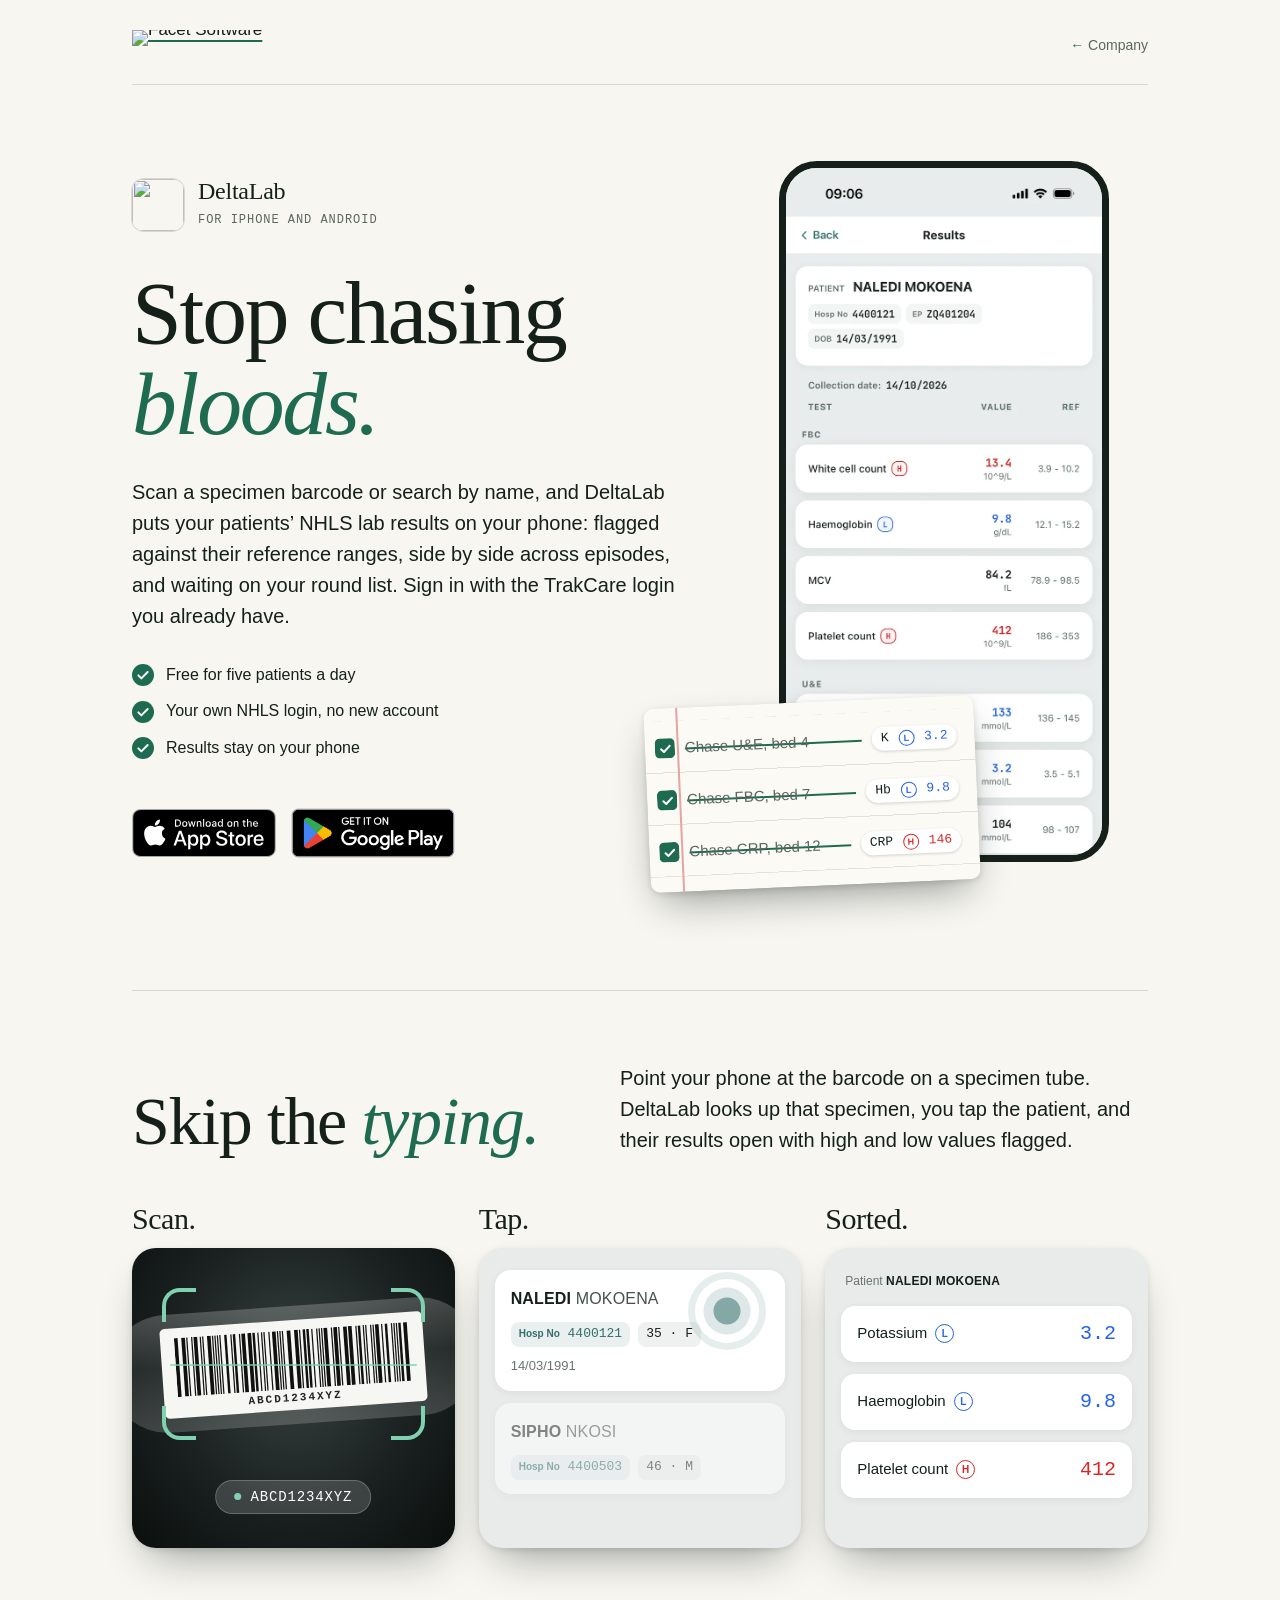
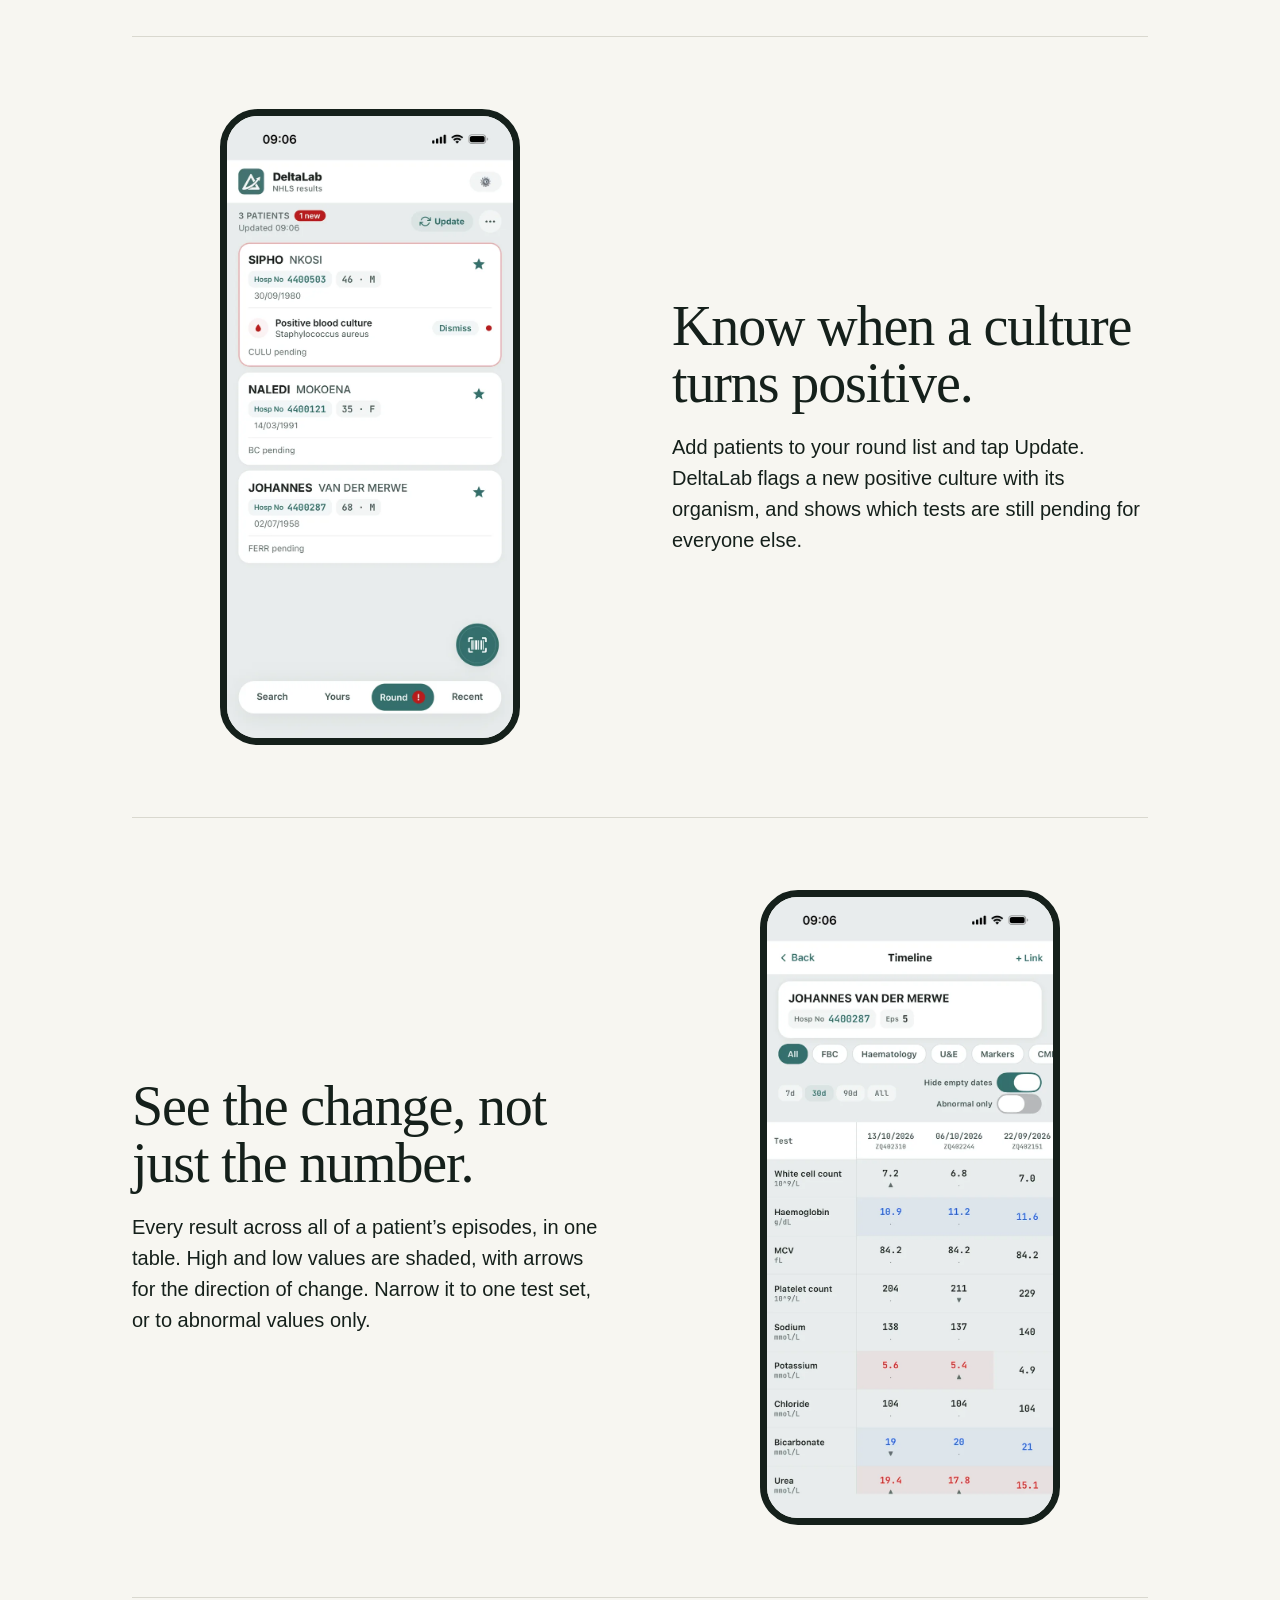
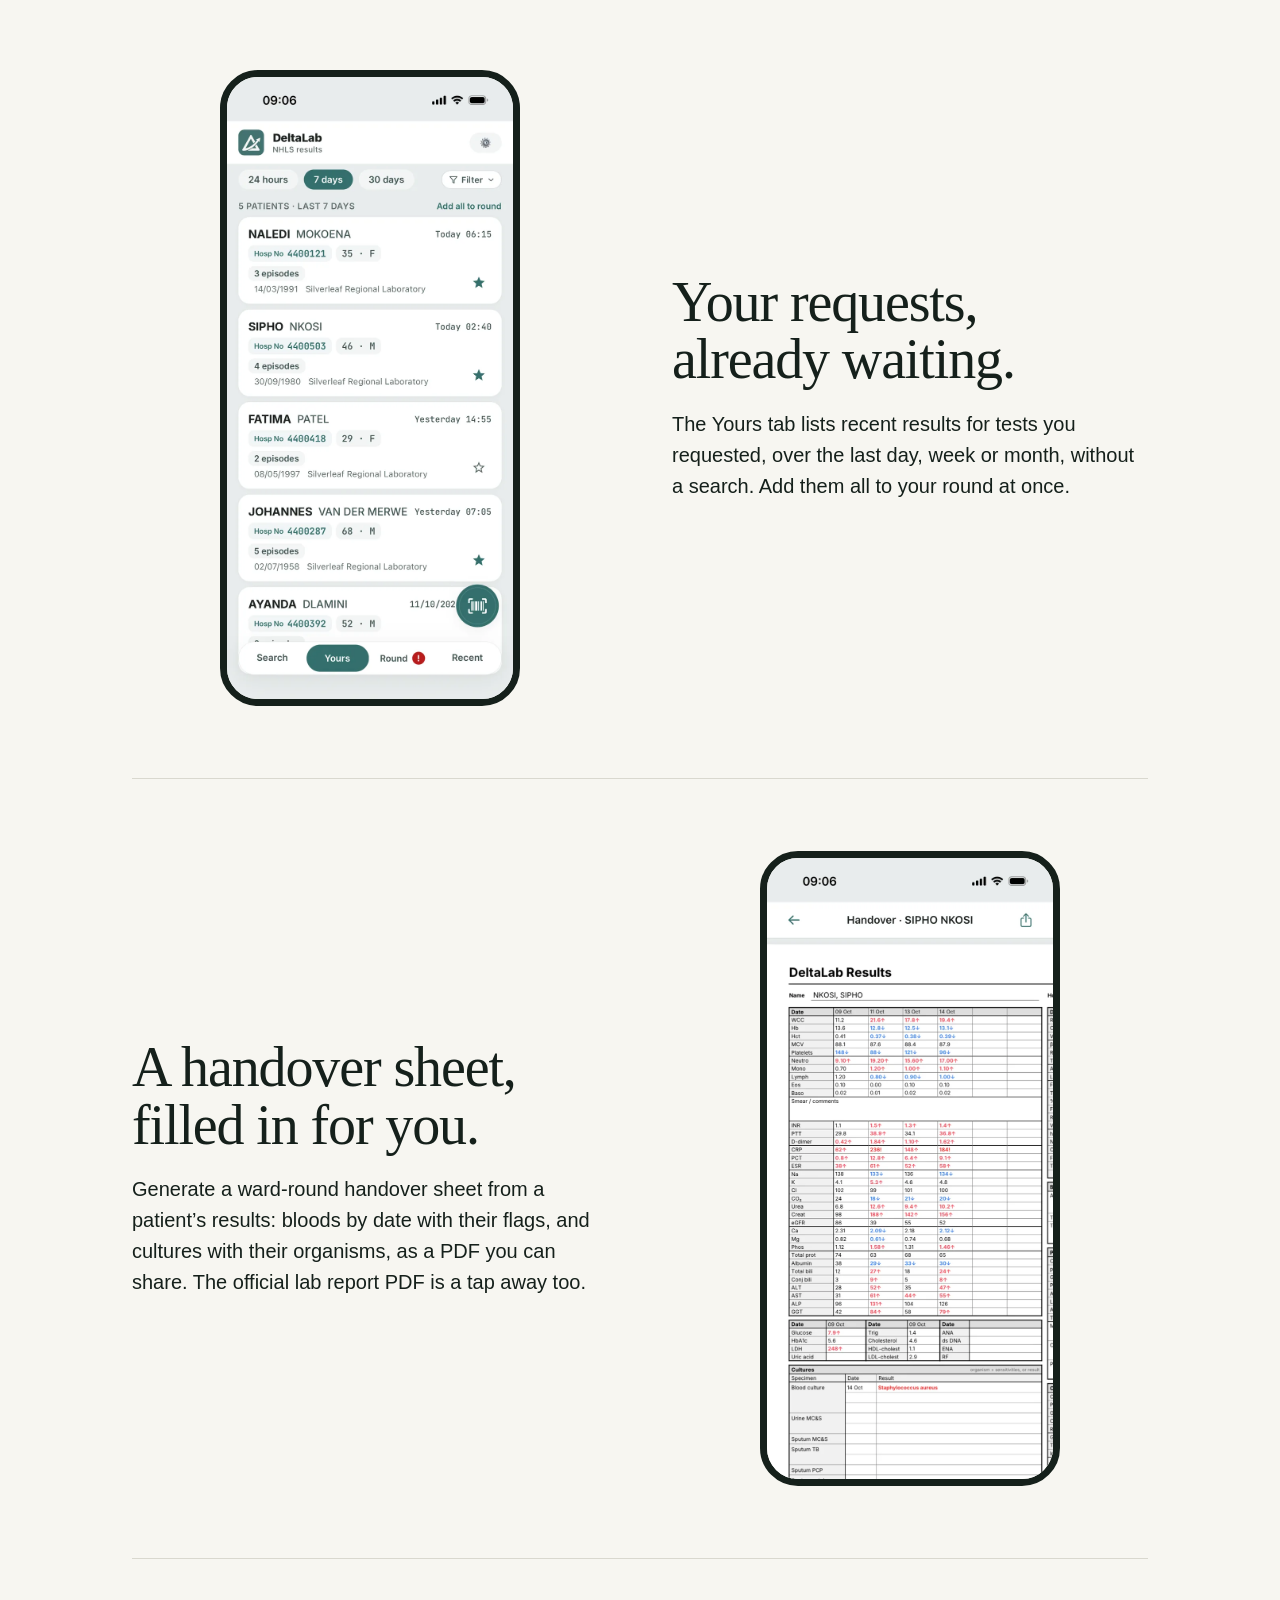
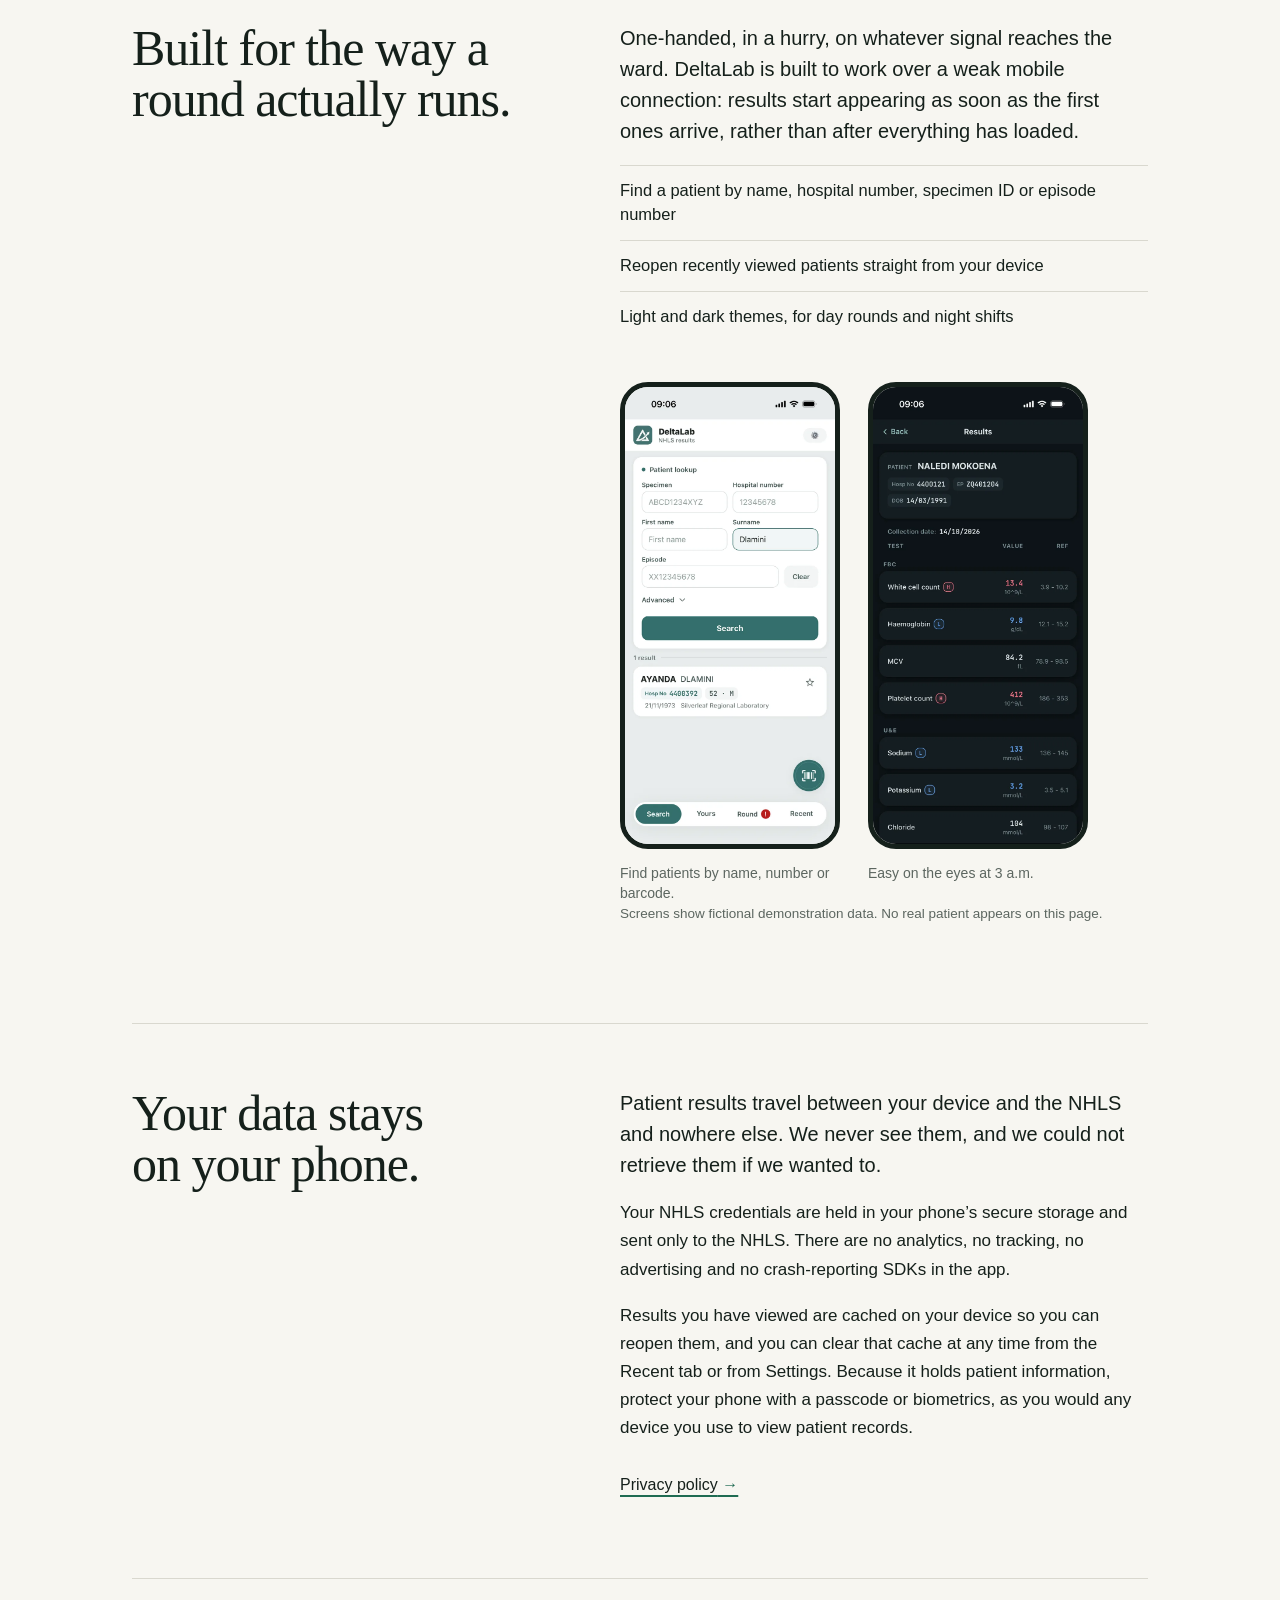
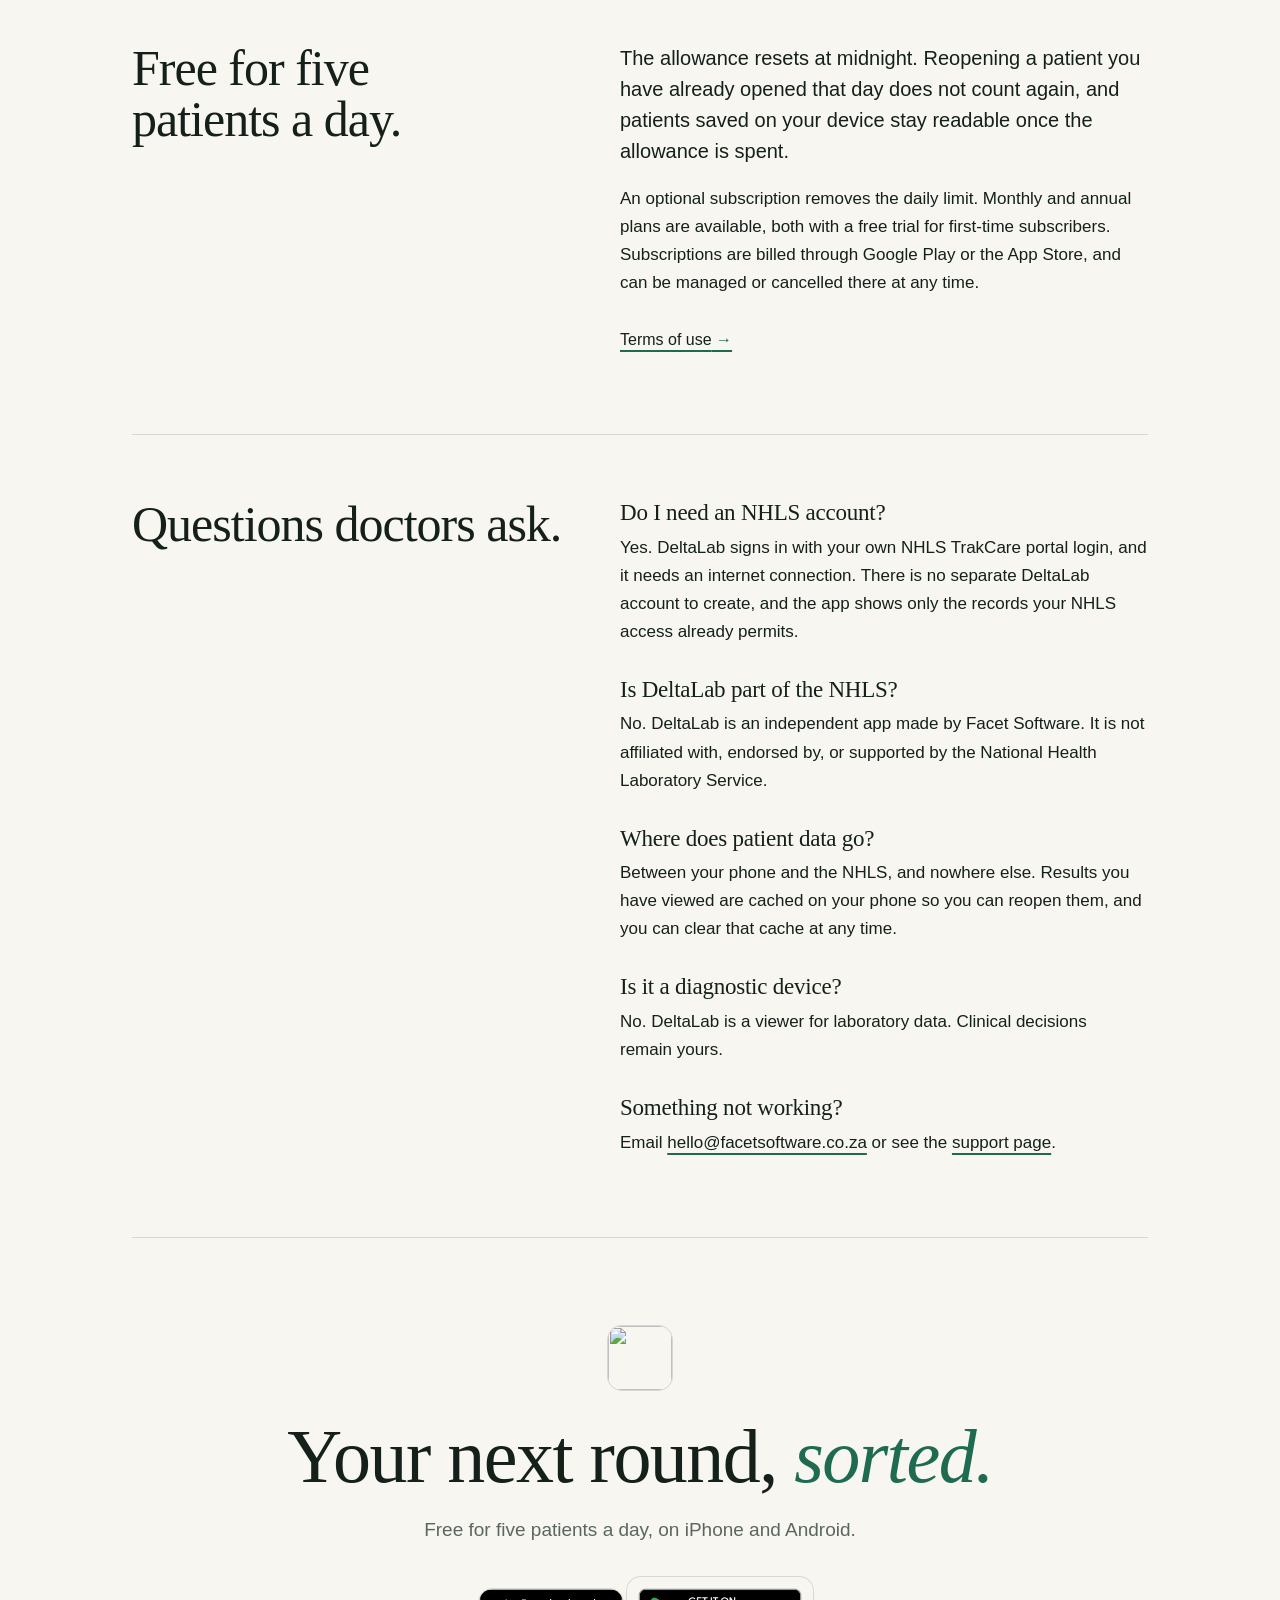
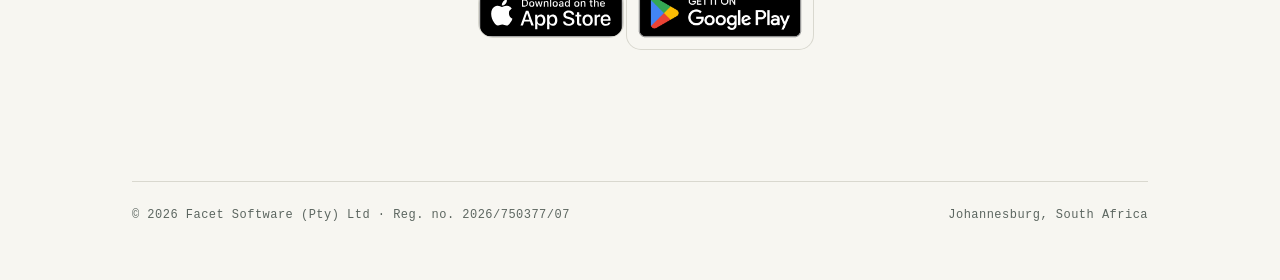
==== deltalab/index.html @ 18cf1d5c "site: DeltaLab ward line is about weak mobile signal, not hospital wi-fi Doctors on the ward are on " ====
<!doctype html>
<html lang="en">
<head>
  <meta charset="utf-8">
  <meta name="viewport" content="width=device-width, initial-scale=1">
  <title>DeltaLab: NHLS lab results on your phone (iPhone and Android)</title>
  <meta name="description" content="Stop chasing bloods. DeltaLab shows your patients' NHLS lab results on your phone, flagged and side by side, using the TrakCare login you already have. Free for five patients a day.">
  <link rel="canonical" href="https://facetsoftware.co.za/deltalab/">
  <meta property="og:title" content="DeltaLab — NHLS lab results, sorted">
  <meta property="og:description" content="Stop chasing bloods. Scan or search a patient and see their flagged NHLS lab results on your phone, using your own portal login.">
  <meta property="og:url" content="https://facetsoftware.co.za/deltalab/">
  <meta property="og:type" content="website">
  <meta property="og:image" content="https://facetsoftware.co.za/img/og-deltalab.png">
  <meta property="og:image:width" content="1200">
  <meta property="og:image:height" content="630">
  <meta property="og:image:alt" content="DeltaLab for iPhone and Android — NHLS lab results, sorted. A results screen with high and low values flagged.">
  <meta property="og:site_name" content="Facet Software">
  <meta name="twitter:card" content="summary_large_image">
  <meta name="twitter:title" content="DeltaLab — NHLS lab results, sorted">
  <meta name="twitter:description" content="Stop chasing bloods. Scan or search a patient and see their flagged NHLS lab results on your phone, using your own portal login.">
  <meta name="twitter:image" content="https://facetsoftware.co.za/img/og-deltalab.png">
  <meta name="theme-color" content="#F7F6F1" media="(prefers-color-scheme: light)">
  <meta name="theme-color" content="#101512" media="(prefers-color-scheme: dark)">
  <link rel="icon" href="/favicon.svg" type="image/svg+xml">
  <link rel="apple-touch-icon" href="/apple-touch-icon.png">
  <link rel="preload" href="/fonts/newsreader-roman-var.woff2" as="font" type="font/woff2" crossorigin>
  <link rel="preload" href="/fonts/plex-sans-var.woff2" as="font" type="font/woff2" crossorigin>
  <link rel="stylesheet" href="/site.css">
  <script type="application/ld+json">
  {
    "@context": "https://schema.org",
    "@type": "MobileApplication",
    "name": "DeltaLab",
    "description": "A native app for clinicians to read NHLS lab results on their phone, using the TrakCare portal login they already have.",
    "url": "https://facetsoftware.co.za/deltalab/",
    "image": "https://facetsoftware.co.za/img/deltalab-icon.png",
    "screenshot": "https://facetsoftware.co.za/img/deltalab-results.webp",
    "operatingSystem": "iOS, Android",
    "applicationCategory": "MedicalApplication",
    "countriesSupported": "ZA",
    "inLanguage": "en",
    "installUrl": [
      "https://apps.apple.com/za/app/deltalab/id6766098623",
      "https://play.google.com/store/apps/details?id=com.labloupe.app"
    ],
    "offers": { "@type": "Offer", "price": "0", "priceCurrency": "ZAR" },
    "publisher": {
      "@type": "Organization",
      "name": "Facet Software (Pty) Ltd",
      "url": "https://facetsoftware.co.za/",
      "email": "hello@facetsoftware.co.za"
    }
  }
  </script>
  <script type="application/ld+json">
  {
    "@context": "https://schema.org",
    "@type": "FAQPage",
    "mainEntity": [
      { "@type": "Question", "name": "Do I need an NHLS account?", "acceptedAnswer": { "@type": "Answer", "text": "Yes. DeltaLab signs in with your own NHLS TrakCare portal login. There is no separate DeltaLab account to create, and the app shows only the records your NHLS access already permits." } },
      { "@type": "Question", "name": "Is DeltaLab part of the NHLS?", "acceptedAnswer": { "@type": "Answer", "text": "No. DeltaLab is an independent app made by Facet Software. It is not affiliated with, endorsed by, or supported by the National Health Laboratory Service." } },
      { "@type": "Question", "name": "Where does patient data go?", "acceptedAnswer": { "@type": "Answer", "text": "Patient results travel between your phone and the NHLS and nowhere else. Results you have viewed are cached on your phone so you can reopen them, and you can clear that cache at any time from the Recent tab or from Settings." } },
      { "@type": "Question", "name": "What does DeltaLab cost?", "acceptedAnswer": { "@type": "Answer", "text": "It is free for five patients a day, resetting at midnight. An optional monthly or annual subscription removes the limit, with a free trial for first-time subscribers, billed through the App Store or Google Play." } },
      { "@type": "Question", "name": "Is DeltaLab a diagnostic device?", "acceptedAnswer": { "@type": "Answer", "text": "No. DeltaLab is a viewer for laboratory data. Clinical decisions remain yours." } }
    ]
  }
  </script>
</head>
<body>
  <div class="page">
    <header>
      <a class="wordmark" href="/"><img src="/img/facet-logo.svg" width="267" height="32" alt="Facet Software"></a>
      <nav class="keep" aria-label="Site">
        <a class="back" href="/">Company</a>
      </nav>
    </header>

    <main>
      <div class="dl-hero">
        <div class="dl-hero-copy">
          <div class="appline">
            <img src="/img/deltalab-icon.png" width="52" height="52" alt="">
            <div><strong>DeltaLab</strong><span class="mono">For iPhone and Android</span></div>
          </div>
          <h1>Stop chasing <em>bloods.</em></h1>
          <p class="lede">Scan a specimen barcode or search by name, and DeltaLab puts your patients’ NHLS lab results on your phone: flagged against their reference ranges, side by side across episodes, and waiting on your round list. Sign in with the TrakCare login you already have.</p>
          <ul class="assure">
            <li><svg viewBox="0 0 24 24" aria-hidden="true"><path d="M5 12.5l4.5 4.5L19 7.5"/></svg>Free for five patients a day</li>
            <li><svg viewBox="0 0 24 24" aria-hidden="true"><path d="M5 12.5l4.5 4.5L19 7.5"/></svg>Your own NHLS login, no new account</li>
            <li><svg viewBox="0 0 24 24" aria-hidden="true"><path d="M5 12.5l4.5 4.5L19 7.5"/></svg>Results stay on your phone</li>
          </ul>
          <div class="get-app">
            <a class="store-badge" href="https://apps.apple.com/za/app/deltalab/id6766098623"><img src="/img/badges/app-store-black-en.svg" width="144" height="48" alt="Download on the App Store"></a>
            <a class="store-badge store-badge-play" href="https://play.google.com/store/apps/details?id=com.labloupe.app"><img src="/img/badges/google-play-en.png" width="186" height="72" alt="Get it on Google Play"></a>
          </div>
        </div>
        <div class="dl-hero-art">
          <figure class="device">
            <img src="/img/deltalab-results.webp" fetchpriority="high" width="720" height="1565" alt="DeltaLab results screen: a full blood count and U&amp;E with high and low values flagged in red and blue beside their reference ranges.">
          </figure>
          <div class="chase" role="img" aria-label="A ward to-do list with three jobs ticked off: chase U&amp;E for bed 4, potassium low at 3.2; chase FBC for bed 7, haemoglobin low at 9.8; chase CRP for bed 12, high at 146.">
            <div class="chase-row"><span class="tick"></span><s>Chase U&amp;E, bed 4</s><span class="chip">K <b class="lo">L</b> <span class="lo">3.2</span></span></div>
            <div class="chase-row"><span class="tick"></span><s>Chase FBC, bed 7</s><span class="chip">Hb <b class="lo">L</b> <span class="lo">9.8</span></span></div>
            <div class="chase-row"><span class="tick"></span><s>Chase CRP, bed 12</s><span class="chip">CRP <b class="hi">H</b> <span class="hi">146</span></span></div>
          </div>
        </div>
      </div>

      <section class="scan-flow" aria-labelledby="scan-h">
        <div class="scan-head">
          <h2 id="scan-h">Skip the <em>typing.</em></h2>
          <p>Point your phone at the barcode on a specimen tube. DeltaLab looks up that specimen, you tap the patient, and their results open with high and low values flagged.</p>
        </div>
        <ol class="steps">
          <li>
            <span class="step-word">Scan.</span>
            <div class="step-card cam" role="img" aria-label="The barcode scanner: a specimen tube label framed by the camera, with its code ABCD1234XYZ read.">
              <div class="tube"><div class="tube-label"><svg viewBox="0 0 191 40" preserveAspectRatio="none" aria-hidden="true"><rect x="0" width="3" height="40"/><rect x="6" width="3" height="40"/><rect x="10" width="1" height="40"/><rect x="14" width="1" height="40"/><rect x="16" width="3" height="40"/><rect x="21" width="1" height="40"/><rect x="23" width="1" height="40"/><rect x="27" width="3" height="40"/><rect x="31" width="1" height="40"/><rect x="33" width="1" height="40"/><rect x="35" width="1" height="40"/><rect x="37" width="1" height="40"/><rect x="41" width="2" height="40"/><rect x="46" width="1" height="40"/><rect x="48" width="2" height="40"/><rect x="53" width="1" height="40"/><rect x="55" width="3" height="40"/><rect x="60" width="3" height="40"/><rect x="64" width="2" height="40"/><rect x="68" width="1" height="40"/><rect x="71" width="1" height="40"/><rect x="73" width="1" height="40"/><rect x="77" width="1" height="40"/><rect x="80" width="3" height="40"/><rect x="84" width="1" height="40"/><rect x="86" width="1" height="40"/><rect x="88" width="1" height="40"/><rect x="92" width="3" height="40"/><rect x="98" width="3" height="40"/><rect x="102" width="1" height="40"/><rect x="105" width="2" height="40"/><rect x="108" width="2" height="40"/><rect x="112" width="1" height="40"/><rect x="116" width="1" height="40"/><rect x="118" width="1" height="40"/><rect x="120" width="1" height="40"/><rect x="122" width="3" height="40"/><rect x="128" width="1" height="40"/><rect x="130" width="3" height="40"/><rect x="134" width="1" height="40"/><rect x="138" width="3" height="40"/><rect x="142" width="3" height="40"/><rect x="148" width="1" height="40"/><rect x="150" width="2" height="40"/><rect x="154" width="1" height="40"/><rect x="156" width="1" height="40"/><rect x="160" width="1" height="40"/><rect x="162" width="1" height="40"/><rect x="164" width="3" height="40"/><rect x="169" width="1" height="40"/><rect x="172" width="2" height="40"/><rect x="177" width="1" height="40"/><rect x="179" width="1" height="40"/><rect x="181" width="1" height="40"/><rect x="183" width="2" height="40"/><rect x="187" width="3" height="40"/></svg><span>ABCD1234XYZ</span></div></div>
              <div class="viewfinder"><b></b><b></b><b></b><b></b><i></i></div>
              <span class="read">ABCD1234XYZ</span>
            </div>
          </li>
          <li>
            <span class="step-word">Tap.</span>
            <div class="step-card app" role="img" aria-label="The matching patient, Naledi Mokoena, being tapped in the search results.">
              <div class="pt tapped"><strong>NALEDI <span>MOKOENA</span></strong><div class="pt-tags"><span class="hn"><small>Hosp No</small> 4400121</span><span>35 · F</span></div><div class="pt-sub">14/03/1991</div><span class="ripple" aria-hidden="true"></span></div>
              <div class="pt dim"><strong>SIPHO <span>NKOSI</span></strong><div class="pt-tags"><span class="hn"><small>Hosp No</small> 4400503</span><span>46 · M</span></div></div>
            </div>
          </li>
          <li>
            <span class="step-word">Sorted.</span>
            <div class="step-card app" role="img" aria-label="Naledi Mokoena’s results: potassium low at 3.2, haemoglobin low at 9.8, platelet count high at 412.">
              <div class="who">Patient <b>NALEDI MOKOENA</b></div>
              <div class="res"><span>Potassium</span><b class="flag lo">L</b><span class="val lo">3.2</span></div>
              <div class="res"><span>Haemoglobin</span><b class="flag lo">L</b><span class="val lo">9.8</span></div>
              <div class="res"><span>Platelet count</span><b class="flag hi">H</b><span class="val hi">412</span></div>
            </div>
          </li>
        </ol>
      </section>

      <section class="story" aria-labelledby="round-h">
        <div class="story-copy">
          <h2 id="round-h">Know when a culture turns positive.</h2>
          <p>Add patients to your round list and tap Update. DeltaLab flags a new positive culture with its organism, and shows which tests are still pending for everyone else.</p>
        </div>
        <figure class="device">
          <img src="/img/deltalab-round.webp" width="720" height="1565" loading="lazy" alt="DeltaLab round list: three patients, one flagged with a new positive blood culture growing Staphylococcus aureus, the others showing tests still pending.">
        </figure>
      </section>

      <section class="story" aria-labelledby="timeline-h">
        <div class="story-copy">
          <h2 id="timeline-h">See the change, not just the number.</h2>
          <p>Every result across all of a patient’s episodes, in one table. High and low values are shaded, with arrows for the direction of change. Narrow it to one test set, or to abnormal values only.</p>
        </div>
        <figure class="device">
          <img src="/img/deltalab-timeline.webp" width="720" height="1565" loading="lazy" alt="DeltaLab timeline: one patient’s tests across several collection dates, with high and low values shaded and trend arrows.">
        </figure>
      </section>

      <section class="story" aria-labelledby="yours-h">
        <div class="story-copy">
          <h2 id="yours-h">Your requests, already waiting.</h2>
          <p>The Yours tab lists recent results for tests you requested, over the last day, week or month, without a search. Add them all to your round at once.</p>
        </div>
        <figure class="device">
          <img src="/img/deltalab-yours.webp" width="720" height="1565" loading="lazy" alt="DeltaLab Yours tab: five patients with recent results from the last seven days, each with their episode count, and an Add all to round button.">
        </figure>
      </section>

      <section class="story" aria-labelledby="handover-h">
        <div class="story-copy">
          <h2 id="handover-h">A handover sheet, filled in for you.</h2>
          <p>Generate a ward-round handover sheet from a patient’s results: bloods by date with their flags, and cultures with their organisms, as a PDF you can share. The official lab report PDF is a tap away too.</p>
        </div>
        <figure class="device">
          <img src="/img/deltalab-handover.webp" width="720" height="1565" loading="lazy" alt="DeltaLab handover sheet PDF: a patient’s bloods across four dates with high and low values marked, and a positive blood culture listed under cultures.">
        </figure>
      </section>

      <section class="split" aria-labelledby="ward-h">
        <h2 id="ward-h">Built for the way a round actually runs.</h2>
        <div class="prose">
          <p class="big">One-handed, in a hurry, on whatever signal reaches the ward. DeltaLab is built to work over a weak mobile connection: results start appearing as soon as the first ones arrive, rather than after everything has loaded.</p>
          <ul class="also">
            <li>Find a patient by name, hospital number, specimen ID or episode number</li>
            <li>Reopen recently viewed patients straight from your device</li>
            <li>Light and dark themes, for day rounds and night shifts</li>
          </ul>
          <div class="pair">
            <figure class="device">
              <img src="/img/deltalab-search.webp" width="720" height="1565" loading="lazy" alt="DeltaLab search screen: patient lookup by specimen, hospital number, name or episode, with one matching patient and a barcode scan button.">
              <figcaption>Find patients by name, number or barcode.</figcaption>
            </figure>
            <figure class="device">
              <img src="/img/deltalab-results-dark.webp" width="720" height="1565" loading="lazy" alt="DeltaLab results screen in the dark theme, with high and low values flagged.">
              <figcaption>Easy on the eyes at 3 a.m.</figcaption>
            </figure>
          </div>
          <p class="fine">Screens show fictional demonstration data. No real patient appears on this page.</p>
        </div>
      </section>

      <section class="split" aria-labelledby="privacy-h">
        <h2 id="privacy-h">Your data stays on your phone.</h2>
        <div class="prose">
          <p class="big">Patient results travel between your device and the NHLS and nowhere else. We never see them, and we could not retrieve them if we wanted to.</p>
          <p>Your NHLS credentials are held in your phone’s secure storage and sent only to the NHLS. There are no analytics, no tracking, no advertising and no crash-reporting SDKs in the app.</p>
          <p>Results you have viewed are cached on your device so you can reopen them, and you can clear that cache at any time from the Recent tab or from Settings. Because it holds patient information, protect your phone with a passcode or biometrics, as you would any device you use to view patient records.</p>
          <div class="textlinks">
            <a class="arrow" href="/deltalab/privacy/">Privacy policy</a>
          </div>
        </div>
      </section>

      <section class="split" aria-labelledby="price-h">
        <h2 id="price-h">Free for five patients a day.</h2>
        <div class="prose">
          <p class="big">The allowance resets at midnight. Reopening a patient you have already opened that day does not count again, and patients saved on your device stay readable once the allowance is spent.</p>
          <p>An optional subscription removes the daily limit. Monthly and annual plans are available, both with a free trial for first-time subscribers. Subscriptions are billed through Google Play or the App Store, and can be managed or cancelled there at any time.</p>
          <div class="textlinks">
            <a class="arrow" href="/deltalab/terms/">Terms of use</a>
          </div>
        </div>
      </section>

      <section class="split" aria-labelledby="faq-h">
        <h2 id="faq-h">Questions doctors ask.</h2>
        <div class="faq">
          <h3>Do I need an NHLS account?</h3>
          <p>Yes. DeltaLab signs in with your own NHLS TrakCare portal login, and it needs an internet connection. There is no separate DeltaLab account to create, and the app shows only the records your NHLS access already permits.</p>
          <h3>Is DeltaLab part of the NHLS?</h3>
          <p>No. DeltaLab is an independent app made by Facet Software. It is not affiliated with, endorsed by, or supported by the National Health Laboratory Service.</p>
          <h3>Where does patient data go?</h3>
          <p>Between your phone and the NHLS, and nowhere else. Results you have viewed are cached on your phone so you can reopen them, and you can clear that cache at any time.</p>
          <h3>Is it a diagnostic device?</h3>
          <p>No. DeltaLab is a viewer for laboratory data. Clinical decisions remain yours.</p>
          <h3>Something not working?</h3>
          <p>Email <a href="mailto:hello@facetsoftware.co.za">hello@facetsoftware.co.za</a> or see the <a href="/deltalab/support/">support page</a>.</p>
        </div>
      </section>

      <section class="dl-cta" aria-labelledby="cta-h">
        <img src="/img/deltalab-icon.png" width="64" height="64" alt="">
        <h2 id="cta-h">Your next round, <em>sorted.</em></h2>
        <p>Free for five patients a day, on iPhone and Android.</p>
        <div class="get-app">
          <a class="store-badge" href="https://apps.apple.com/za/app/deltalab/id6766098623"><img src="/img/badges/app-store-black-en.svg" width="144" height="48" alt="Download on the App Store"></a>
          <a class="store-badge store-badge-play" href="https://play.google.com/store/apps/details?id=com.labloupe.app"><img src="/img/badges/google-play-en.png" width="186" height="72" alt="Get it on Google Play"></a>
        </div>
      </section>
    </main>

    <footer>
      <span class="mono">© 2026 Facet Software (Pty) Ltd · Reg. no. 2026/750377/07</span>
      <span class="mono">Johannesburg, South Africa</span>
    </footer>
  </div>
</body>
</html>
---- site.css ----
/* Facet Software — shared stylesheet for the company page and product pages. */

/* Self-hosted (latin subset, SIL OFL 1.1 — licences in /fonts/). No third-party requests. */
@font-face { font-family: "Newsreader"; font-style: normal; font-weight: 300 600; font-display: swap; src: url(/fonts/newsreader-roman-var.woff2) format("woff2"); }
@font-face { font-family: "Newsreader"; font-style: italic; font-weight: 300 600; font-display: swap; src: url(/fonts/newsreader-italic-var.woff2) format("woff2"); }
@font-face { font-family: "IBM Plex Sans"; font-style: normal; font-weight: 400 600; font-display: swap; src: url(/fonts/plex-sans-var.woff2) format("woff2"); }
@font-face { font-family: "IBM Plex Mono"; font-style: normal; font-weight: 400; font-display: swap; src: url(/fonts/plex-mono-400.woff2) format("woff2"); }
@font-face { font-family: "IBM Plex Mono"; font-style: normal; font-weight: 500; font-display: swap; src: url(/fonts/plex-mono-500.woff2) format("woff2"); }

:root {
  --paper: #F7F6F1;
  --ink: #15201B;
  --muted: #5C6660;
  --rule: #D9D8CF;
  --accent: #1F6B52;
  --serif: "Newsreader", Georgia, "Times New Roman", serif;
  --sans: "IBM Plex Sans", -apple-system, BlinkMacSystemFont, "Segoe UI", sans-serif;
  --mono: "IBM Plex Mono", ui-monospace, SFMono-Regular, Menlo, monospace;
}
@media (prefers-color-scheme: dark) {
  :root {
    --paper: #101512;
    --ink: #ECEAE2;
    --muted: #9BA39D;
    --rule: #2A322D;
    --accent: #7FD1B0;
  }
}

* { box-sizing: border-box; }
html { -webkit-text-size-adjust: 100%; scroll-behavior: smooth; }
@media (prefers-reduced-motion: reduce) { html { scroll-behavior: auto; } }
body {
  margin: 0;
  background: var(--paper);
  color: var(--ink);
  font: 17px/1.65 var(--sans);
  -webkit-font-smoothing: antialiased;
}
.page { max-width: 1080px; margin: 0 auto; padding: 0 32px; }
.mono { font: 500 12px/1.5 var(--mono); letter-spacing: .08em; text-transform: uppercase; color: var(--muted); }
a { color: inherit; text-decoration-color: var(--accent); text-decoration-thickness: 1.5px; text-underline-offset: 5px; }
a:hover { color: var(--accent); }
a:focus-visible { outline: 2px solid var(--accent); outline-offset: 4px; }
.arrow::after { content: " →"; color: var(--accent); }
.back::before { content: "← "; color: var(--accent); }

/* Header */
header { display: flex; justify-content: space-between; align-items: center; padding: 30px 0 22px; border-bottom: 1px solid var(--rule); }
.wordmark { display: block; line-height: 0; }
.wordmark img { display: block; height: 32px; width: auto; }
nav { display: flex; gap: 28px; font-size: 14px; }
nav a { text-decoration: none; color: var(--muted); }

/* Hero */
.hero { padding: 132px 0 104px; }
h1 {
  margin: 0;
  font-family: var(--serif);
  font-weight: 400;
  font-size: clamp(44px, 7.4vw, 94px);
  line-height: 1.01;
  letter-spacing: -.025em;
  max-width: 11.5em;
  text-wrap: balance;
}
h1 em { font-style: italic; color: var(--accent); }
.hero-foot { display: grid; grid-template-columns: 220px 1fr; gap: 40px; margin-top: 64px; align-items: start; }
.lede { margin: 0; font-size: 20px; line-height: 1.55; max-width: 34em; text-wrap: pretty; }

/* Label | content rows */
.row { display: grid; grid-template-columns: 220px 1fr; gap: 40px; border-top: 1px solid var(--rule); padding: 36px 0 84px; }
.row > .mono { padding-top: 6px; }
h2 { margin: 0 0 20px; font-family: var(--serif); font-weight: 400; font-size: clamp(36px, 4.6vw, 56px); line-height: 1.02; letter-spacing: -.02em; text-wrap: balance; }
h2 sup { font: 500 11px/1 var(--mono); letter-spacing: .08em; text-transform: uppercase; color: var(--accent); vertical-align: top; margin-left: 10px; position: relative; top: 10px; }
.prose p { margin: 0 0 18px; max-width: 36em; text-wrap: pretty; }
.prose p.big { font-size: 20px; line-height: 1.55; }
.prose p.small { font-size: 15px; color: var(--muted); }
.textlinks { display: flex; flex-wrap: wrap; gap: 12px 32px; margin-top: 30px; font-weight: 500; font-size: 16px; }

/* Numbered principles */
ol.principles { list-style: none; margin: 0; padding: 0; }
ol.principles li { display: grid; grid-template-columns: 56px minmax(0, 1fr) minmax(0, 1.15fr); gap: 24px; padding: 26px 0; border-top: 1px solid var(--rule); align-items: baseline; }
ol.principles li:first-child { border-top: 0; padding-top: 0; }
ol.principles .n { font-family: var(--serif); font-style: italic; font-size: 26px; color: var(--accent); }
ol.principles strong { font-family: var(--serif); font-weight: 400; font-size: 27px; line-height: 1.15; letter-spacing: -.01em; }
ol.principles .d { color: var(--muted); font-size: 16px; }

/* Company particulars */
dl.facts { margin: 0; max-width: 640px; }
dl.facts div { display: grid; grid-template-columns: 200px 1fr; gap: 24px; padding: 14px 0; border-top: 1px solid var(--rule); }
dl.facts div:first-child { border-top: 0; padding-top: 4px; }
dl.facts dt { color: var(--muted); font-size: 15px; }
dl.facts dd { margin: 0; }
dl.facts dd.num { font-family: var(--mono); font-size: 15.5px; }

.email { font-family: var(--serif); font-size: clamp(28px, 4.2vw, 46px); letter-spacing: -.015em; text-decoration-thickness: 1px; overflow-wrap: anywhere; }
.contact p { margin: 14px 0 0; color: var(--muted); font-size: 16px; }

footer { border-top: 1px solid var(--rule); padding: 24px 0 56px; display: flex; justify-content: space-between; gap: 12px 24px; flex-wrap: wrap; }
footer .mono { letter-spacing: .04em; text-transform: none; }
footer .trademarks { flex-basis: 100%; }

/* ── Product page ─────────────────────────────────────────── */
.product-hero { display: grid; grid-template-columns: minmax(0, 1.2fr) minmax(0, .8fr); gap: 56px; align-items: center; padding: 84px 0 96px; }
.product-hero h1 { font-size: clamp(44px, 6.4vw, 84px); }
.appline { display: flex; align-items: center; gap: 14px; margin-bottom: 36px; }
.appline img { width: 52px; height: 52px; border-radius: 12px; display: block; box-shadow: 0 0 0 1px var(--rule); }
.appline strong { display: block; font-family: var(--serif); font-weight: 500; font-size: 24px; line-height: 1.1; letter-spacing: -.01em; }
.product-hero .lede { margin-top: 32px; }
.status { display: inline-block; margin-top: 32px; padding-top: 14px; border-top: 1px solid var(--rule); }
.get-app { display: flex; flex-wrap: wrap; align-items: center; gap: 16px; margin-top: 32px; }

.device { margin: 0; justify-self: center; width: min(100%, 310px); }
.device img { display: block; width: 100%; height: auto; border-radius: 38px; border: 7px solid var(--ink); background: #E8EBEA; }
@media (prefers-color-scheme: dark) { .device img { border-color: #2F3934; } }
.shots { display: grid; grid-template-columns: repeat(3, minmax(0, 1fr)); gap: 28px; margin-top: 44px; max-width: 760px; }
.shots .device { width: 100%; }
.shots .device img { border-radius: 28px; border-width: 5px; }
figcaption { margin-top: 14px; font-size: 14px; line-height: 1.45; color: var(--muted); }
.fine { margin: 22px 0 0; font-size: 13.5px; color: var(--muted); }

ul.features { list-style: none; margin: 0; padding: 0; columns: 2; column-gap: 48px; }
ul.features li { break-inside: avoid; padding: 15px 0; border-top: 1px solid var(--rule); font-size: 16.5px; line-height: 1.45; }

@media (max-width: 760px) {
  .page { padding: 0 20px; }
  nav { display: none; }
  nav.keep { display: flex; }
  .wordmark img { height: 27px; }
  .hero { padding: 72px 0 64px; }
  .hero-foot, .row { grid-template-columns: 1fr; gap: 16px; }
  .hero-foot { margin-top: 40px; }
  .row { padding: 28px 0 56px; }
  ol.principles li { grid-template-columns: 36px 1fr; }
  ol.principles .d { grid-column: 2; }
  dl.facts div { grid-template-columns: 1fr; gap: 2px; }
  .product-hero { grid-template-columns: 1fr; gap: 48px; padding: 56px 0 64px; }
  .device { width: min(78%, 300px); }
  .shots { grid-template-columns: repeat(3, 72%); overflow-x: auto; gap: 16px; margin-right: -20px; padding-right: 20px; scroll-snap-type: x mandatory; }
  .shots .device { scroll-snap-align: start; }
  ul.features { columns: 1; }
}

/* ── DeltaLab landing page (/deltalab/) ───────────────────── */
/* Hero: the pitch on the left; the results screen on the right with the ward to-do list it replaces. */
.dl-hero { display: grid; grid-template-columns: minmax(0, 1.15fr) minmax(0, .85fr); gap: 56px; align-items: center; padding: 76px 0 104px; }
.dl-hero h1 { font-size: clamp(48px, 7vw, 92px); }
.dl-hero .lede { margin-top: 28px; }
ul.assure { list-style: none; margin: 30px 0 0; padding: 0; display: grid; gap: 10px; font-size: 16px; }
ul.assure li { display: flex; align-items: center; gap: 12px; }
ul.assure svg { flex: none; width: 22px; height: 22px; padding: 3px; border-radius: 50%; background: var(--accent); fill: none; stroke: var(--paper); stroke-width: 3; stroke-linecap: round; stroke-linejoin: round; }
.dl-hero .get-app { margin-top: 36px; }
.dl-hero-art { position: relative; justify-self: center; width: min(100%, 330px); padding-bottom: 24px; }
.dl-hero-art .device { width: 100%; }

/* The chase list: a paper note in both themes, so its colours are fixed rather than themed. */
.chase {
  position: absolute; left: -40%; bottom: 0; width: 330px;
  padding: 14px 18px 14px 44px; border-radius: 10px;
  background: #FBFAF4 repeating-linear-gradient(to bottom, transparent 0 51px, #E4E2D6 51px 52px) 0 13px / 100% 156px no-repeat;
  box-shadow: 0 18px 40px -12px rgba(16, 24, 20, .45), 0 2px 6px rgba(16, 24, 20, .12);
  color: #15201B; font-size: 15px; transform: rotate(-2.5deg);
}
.chase::before { content: ""; position: absolute; left: 32px; top: 0; bottom: 0; width: 1.5px; background: #E7A3A0; }
.chase-row { display: flex; align-items: center; gap: 10px; height: 52px; }
.chase .tick { flex: none; width: 20px; height: 20px; margin-left: -34px; border-radius: 5px; background: #1F6B52 url("data:image/svg+xml,%3Csvg xmlns='http://www.w3.org/2000/svg' viewBox='0 0 24 24' fill='none' stroke='%23fff' stroke-width='3.2' stroke-linecap='round' stroke-linejoin='round'%3E%3Cpath d='M5 12.5l4.5 4.5L19 7.5'/%3E%3C/svg%3E") center / 15px no-repeat; }
.chase s { flex: 1; color: #5C6660; text-decoration: none; background: linear-gradient(#1F6B52, #1F6B52) left 55% / 100% 2px no-repeat; white-space: nowrap; }
.chase .chip { flex: none; padding: 4px 9px; border-radius: 999px; background: #fff; box-shadow: 0 1px 3px rgba(16, 24, 20, .18); font: 500 13px/1 var(--mono); white-space: nowrap; }
.chase .chip b { display: inline-grid; place-items: center; width: 16px; height: 16px; margin: 0 2px; border: 1.5px solid; border-radius: 50%; font: 600 9px/1 var(--sans); }
.chase .lo { color: #2563EB; }
.chase .hi { color: #DC2626; }
/* One moment: each job is struck through in turn and its result lands beside it. */
@media (prefers-reduced-motion: no-preference) {
  .chase s { animation: strike .5s cubic-bezier(.16, 1, .3, 1) both; }
  .chase .tick, .chase .chip { animation: land .45s cubic-bezier(.16, 1, .3, 1) both; }
  .chase-row:nth-child(1) > * { animation-delay: .5s; }
  .chase-row:nth-child(2) > * { animation-delay: .9s; }
  .chase-row:nth-child(3) > * { animation-delay: 1.3s; }
  @keyframes strike { from { background-size: 0 2px; } }
  @keyframes land { from { opacity: 0; transform: scale(.7); } }
  /* Where the browser supports it, scrolling does the ticking instead: each job is struck as the
     note rises up the screen, and scrolling back un-ticks it. Elsewhere the timed version runs. */
  @supports (animation-timeline: view()) {
    .chase { view-timeline: --chase block; }
    .chase s, .chase .tick, .chase .chip { animation-timeline: --chase; animation-duration: auto; }
    .chase s { animation-timing-function: linear; }
    .chase-row:nth-child(1) > * { animation-delay: 0s; animation-range: contain 15% contain 30%; }
    .chase-row:nth-child(2) > * { animation-delay: 0s; animation-range: contain 30% contain 45%; }
    .chase-row:nth-child(3) > * { animation-delay: 0s; animation-range: contain 45% contain 60%; }
  }
}

/* Scan. Tap. Sorted.: the barcode flow in three app-coloured cards. Fixed colours, like the app. */
.scan-flow { padding: 72px 0 88px; border-top: 1px solid var(--rule); }
.scan-head { display: grid; grid-template-columns: minmax(0, .9fr) minmax(0, 1.1fr); gap: 56px; align-items: end; }
.scan-head h2 { margin: 0; font-size: clamp(42px, 5.4vw, 68px); }
.scan-head h2 em { font-style: italic; color: var(--accent); }
.scan-head p { margin: 0; font-size: 20px; line-height: 1.55; max-width: 32em; text-wrap: pretty; }
ol.steps { list-style: none; margin: 48px 0 0; padding: 0; display: grid; grid-template-columns: repeat(3, minmax(0, 1fr)); gap: 24px; }
.step-word { display: block; margin-bottom: 14px; font-family: var(--serif); font-size: 30px; line-height: 1; letter-spacing: -.015em; }
.step-card { position: relative; height: 300px; border-radius: 24px; overflow: hidden; box-shadow: 0 22px 44px -18px rgba(16, 24, 20, .45), 0 2px 6px rgba(16, 24, 20, .1); font-family: var(--sans); }

.cam { background: radial-gradient(ellipse at 50% 40%, #3A4341 0%, #1A2120 55%, #0B0F0E 100%); }
.cam .tube { position: absolute; left: -24px; right: -24px; top: 58px; height: 118px; border-radius: 60px; transform: rotate(-4deg); background: linear-gradient(to bottom, rgba(255,255,255,.22), rgba(255,255,255,.08) 45%, rgba(255,255,255,.18)); }
.cam .tube-label { position: absolute; left: 54px; right: 54px; top: 14px; bottom: 14px; display: grid; grid-template-rows: 1fr auto; gap: 4px; padding: 10px 14px 6px; border-radius: 5px; background: #F6F6F2; }
.cam .tube-label svg { width: 100%; height: 100%; fill: #111; }
.cam .tube-label span { font: 600 11px/1 var(--mono); letter-spacing: .18em; color: #222; text-align: center; }
.viewfinder { position: absolute; left: 30px; right: 30px; top: 40px; height: 152px; }
.viewfinder b { position: absolute; width: 34px; height: 34px; border: 0 solid #7FD1B0; }
.viewfinder b:nth-child(1) { top: 0; left: 0; border-width: 4px 0 0 4px; border-top-left-radius: 18px; }
.viewfinder b:nth-child(2) { top: 0; right: 0; border-width: 4px 4px 0 0; border-top-right-radius: 18px; }
.viewfinder b:nth-child(3) { bottom: 0; left: 0; border-width: 0 0 4px 4px; border-bottom-left-radius: 18px; }
.viewfinder b:nth-child(4) { bottom: 0; right: 0; border-width: 0 4px 4px 0; border-bottom-right-radius: 18px; }
.viewfinder i { position: absolute; left: 8px; right: 8px; top: 50%; height: 2px; border-radius: 1px; background: #7FD1B0; opacity: .7; }
.cam .read { position: absolute; left: 50%; bottom: 34px; transform: translateX(-50%); display: flex; align-items: center; gap: 9px; padding: 9px 18px; border-radius: 999px; background: rgba(255,255,255,.16); border: 1px solid rgba(255,255,255,.22); font: 500 14px/1 var(--mono); letter-spacing: .06em; color: #fff; white-space: nowrap; }
.cam .read::before { content: ""; width: 7px; height: 7px; border-radius: 50%; background: #7FD1B0; }

.app { background: #E8EBEA; padding: 22px 16px; display: grid; gap: 12px; align-content: start; color: #15201B; }
.pt { position: relative; padding: 16px 16px 14px; border-radius: 16px; background: #fff; box-shadow: 0 2px 8px rgba(6, 20, 18, .06); }
.pt.dim { opacity: .5; }
.pt strong { display: block; font-size: 16px; font-weight: 700; letter-spacing: .01em; white-space: nowrap; }
.pt strong span { font-weight: 500; color: #46524C; }
.pt-tags { display: flex; gap: 8px; margin-top: 10px; }
.pt-tags span { padding: 4px 8px; border-radius: 8px; background: #EEF1F0; font: 500 13px/1.3 var(--mono); white-space: nowrap; }
.pt-tags .hn { background: rgba(51, 111, 108, .1); color: #336F6C; }
.pt-tags small { font: 600 10px/1 var(--sans); }
.pt-sub { margin-top: 8px; font-size: 13px; color: #6B7570; }
.ripple { position: absolute; left: 80%; top: 34%; width: 64px; height: 64px; margin: -32px 0 0 -32px; border-radius: 50%; background: radial-gradient(circle, rgba(51,111,108,.6) 0 13px, rgba(51,111,108,.16) 14px 23px, transparent 24px); box-shadow: 0 0 0 7px rgba(51,111,108,.12); }
.who { margin: 2px 0 2px 4px; font-size: 12px; color: #6B7570; }
.who b { color: #15201B; letter-spacing: .02em; }
.res { display: flex; align-items: center; gap: 8px; height: 56px; padding: 0 16px; border-radius: 14px; background: #fff; box-shadow: 0 2px 8px rgba(6, 20, 18, .06); font-size: 15px; font-weight: 500; }
.res .flag { display: inline-grid; place-items: center; width: 19px; height: 19px; border: 1.5px solid; border-radius: 50%; font: 600 10px/1 var(--sans); }
.res .val { margin-left: auto; font: 500 20px/1 var(--mono); }
.res .lo { color: #2563EB; }
.res .hi { color: #DC2626; }

/* Outcome stories: one claim, one screen, alternating sides. */
.story { display: grid; grid-template-columns: minmax(0, 1fr) minmax(0, 1fr); gap: 64px; align-items: center; padding: 72px 0; border-top: 1px solid var(--rule); }
.story:nth-of-type(even) .story-copy { order: 2; }
.story-copy { max-width: 30em; }
.story-copy p { margin: 0; font-size: 20px; line-height: 1.55; text-wrap: pretty; }
.story .device { width: min(100%, 300px); }

/* Heading | content sections. */
.split { display: grid; grid-template-columns: minmax(0, .9fr) minmax(0, 1.1fr); gap: 56px; padding: 64px 0 80px; border-top: 1px solid var(--rule); }
.split h2 { font-size: clamp(34px, 4vw, 50px); }
ul.also { list-style: none; margin: 8px 0 0; padding: 0; }
ul.also li { padding: 13px 0; border-top: 1px solid var(--rule); font-size: 16.5px; line-height: 1.45; }
.pair { display: grid; grid-template-columns: repeat(2, minmax(0, 220px)); gap: 28px; margin-top: 40px; }
.pair .device { width: 100%; }
.pair .device img { border-radius: 28px; border-width: 5px; }
.faq h3 { margin: 0 0 6px; font-family: var(--serif); font-weight: 500; font-size: 23px; line-height: 1.25; letter-spacing: -.01em; }
.faq p { margin: 0 0 30px; max-width: 36em; text-wrap: pretty; }
.faq p:last-child { margin-bottom: 0; }

/* Closing call to action. */
.dl-cta { padding: 88px 0 104px; border-top: 1px solid var(--rule); text-align: center; }
.dl-cta img { display: block; margin: 0 auto 28px; border-radius: 14px; box-shadow: 0 0 0 1px var(--rule); }
.dl-cta h2 { font-size: clamp(42px, 6vw, 76px); margin: 0; }
.dl-cta h2 em { font-style: italic; color: var(--accent); }
.dl-cta p { margin: 18px 0 0; font-size: 19px; color: var(--muted); }
.dl-cta .get-app { justify-content: center; }

@media (max-width: 760px) {
  .dl-hero { grid-template-columns: 1fr; gap: 56px; padding: 48px 0 72px; }
  .dl-hero-art { width: 100%; max-width: 420px; }
  .dl-hero-art .device { width: min(72%, 280px); margin-left: auto; }
  .chase { left: 0; width: min(86%, 300px); padding-left: 40px; font-size: 13.5px; background-size: 100% 132px; background-position: 0 12px; }
  .chase-row { height: 44px; }
  .chase .chip { font-size: 12px; padding: 3px 7px; }
  .story, .split { grid-template-columns: 1fr; gap: 32px; padding: 52px 0; }
  .scan-flow { padding: 52px 0 64px; }
  .scan-head { grid-template-columns: 1fr; gap: 18px; }
  ol.steps { grid-template-columns: 1fr; gap: 28px; margin-top: 36px; max-width: 360px; }
  .step-card { height: 270px; }
  .story:nth-of-type(even) .story-copy { order: 0; }
  .story .device { width: min(78%, 290px); justify-self: center; }
  .story-copy p { font-size: 18px; }
  .pair { gap: 16px; }
  .dl-cta { padding: 64px 0 80px; }
}

/* ── Long-form documents (privacy policy, support) ────────── */
.doc { padding: 84px 0 96px; max-width: 720px; }
.doc h1 { font-size: clamp(40px, 5.6vw, 68px); margin-top: 22px; }
.doc-body { margin-top: 48px; }
.doc-body p, .doc-body ul { margin: 0 0 18px; text-wrap: pretty; }
.doc-body > p:first-child { color: var(--muted); font-size: 15px; }
.doc-body > p:first-child strong { font-weight: 500; }
.doc-body h2 { margin: 64px 0 18px; padding-top: 28px; border-top: 1px solid var(--rule); font-size: clamp(28px, 3.4vw, 38px); line-height: 1.1; }
.doc-body h3 { margin: 40px 0 10px; font-family: var(--serif); font-weight: 500; font-size: 23px; line-height: 1.25; letter-spacing: -.01em; }
.doc-body ul { padding-left: 1.15em; }
.doc-body li { margin-bottom: 10px; padding-left: 4px; }
.doc-body li::marker { color: var(--accent); }
.doc-body strong { font-weight: 600; }
.doc-body code { font-family: var(--mono); font-size: .88em; }
.doc-body a { overflow-wrap: anywhere; }
.doc .textlinks { margin-top: 64px; padding-top: 28px; border-top: 1px solid var(--rule); }
@media (max-width: 760px) { .doc { padding: 48px 0 64px; } }

/* ── DeltaLab invite page (/deltalab/invite/) ─────────────── */
.invite { padding: 84px 0 96px; max-width: 640px; }
.invite h1 { font-size: clamp(40px, 5.6vw, 64px); }
.invite .lede { margin-top: 28px; }
.invite-code { display: flex; align-items: center; flex-wrap: wrap; gap: 12px 20px; margin-top: 40px; padding: 20px 0; border-top: 1px solid var(--rule); border-bottom: 1px solid var(--rule); }
.invite-code .code { font: 500 30px/1 var(--mono); letter-spacing: .14em; }
.copy { font: 500 14px/1 var(--sans); color: var(--ink); background: none; border: 1px solid var(--rule); border-radius: 999px; padding: 10px 18px; cursor: pointer; }
.copy:hover { border-color: var(--accent); color: var(--accent); }
.copy:focus-visible { outline: 2px solid var(--accent); outline-offset: 3px; }
.invite-actions { margin-top: 40px; }
.invite-actions .get-app { margin-top: 0; }
.invite-actions p { margin: 18px 0 0; color: var(--muted); font-size: 16px; max-width: 34em; }
/* Official store badges, unmodified (Apple and Google badge guidelines). The App Store badge comes
   first and is 48px tall (minimum 40px). Google's PNG carries a quarter-height transparent margin,
   so at 72px its visible badge is 48px: the same height as Apple's, which Google requires. */
.store-badge { display: block; line-height: 0; }
.store-badge img { display: block; }
/* Pull the PNG's transparent margin back so the visible badge lines up with the text. The 16px gap
   still leaves Google's quarter-height clear space (12px) between the two badges. */
.store-badge-play { margin: 0 -12px; }
/* Platform notes: invite.js sets data-os; with no script, the Android note shows. */
.only-ios, .only-desktop { display: none; }
[data-os="ios"] .only-ios, [data-os="desktop"] .only-desktop { display: block; }
[data-os="ios"] .only-android, [data-os="desktop"] .only-android { display: none; }
[data-os="ios"] #play, [data-os="android"] #appstore { display: none; }
@media (max-width: 760px) { .invite { padding: 48px 0 64px; } }
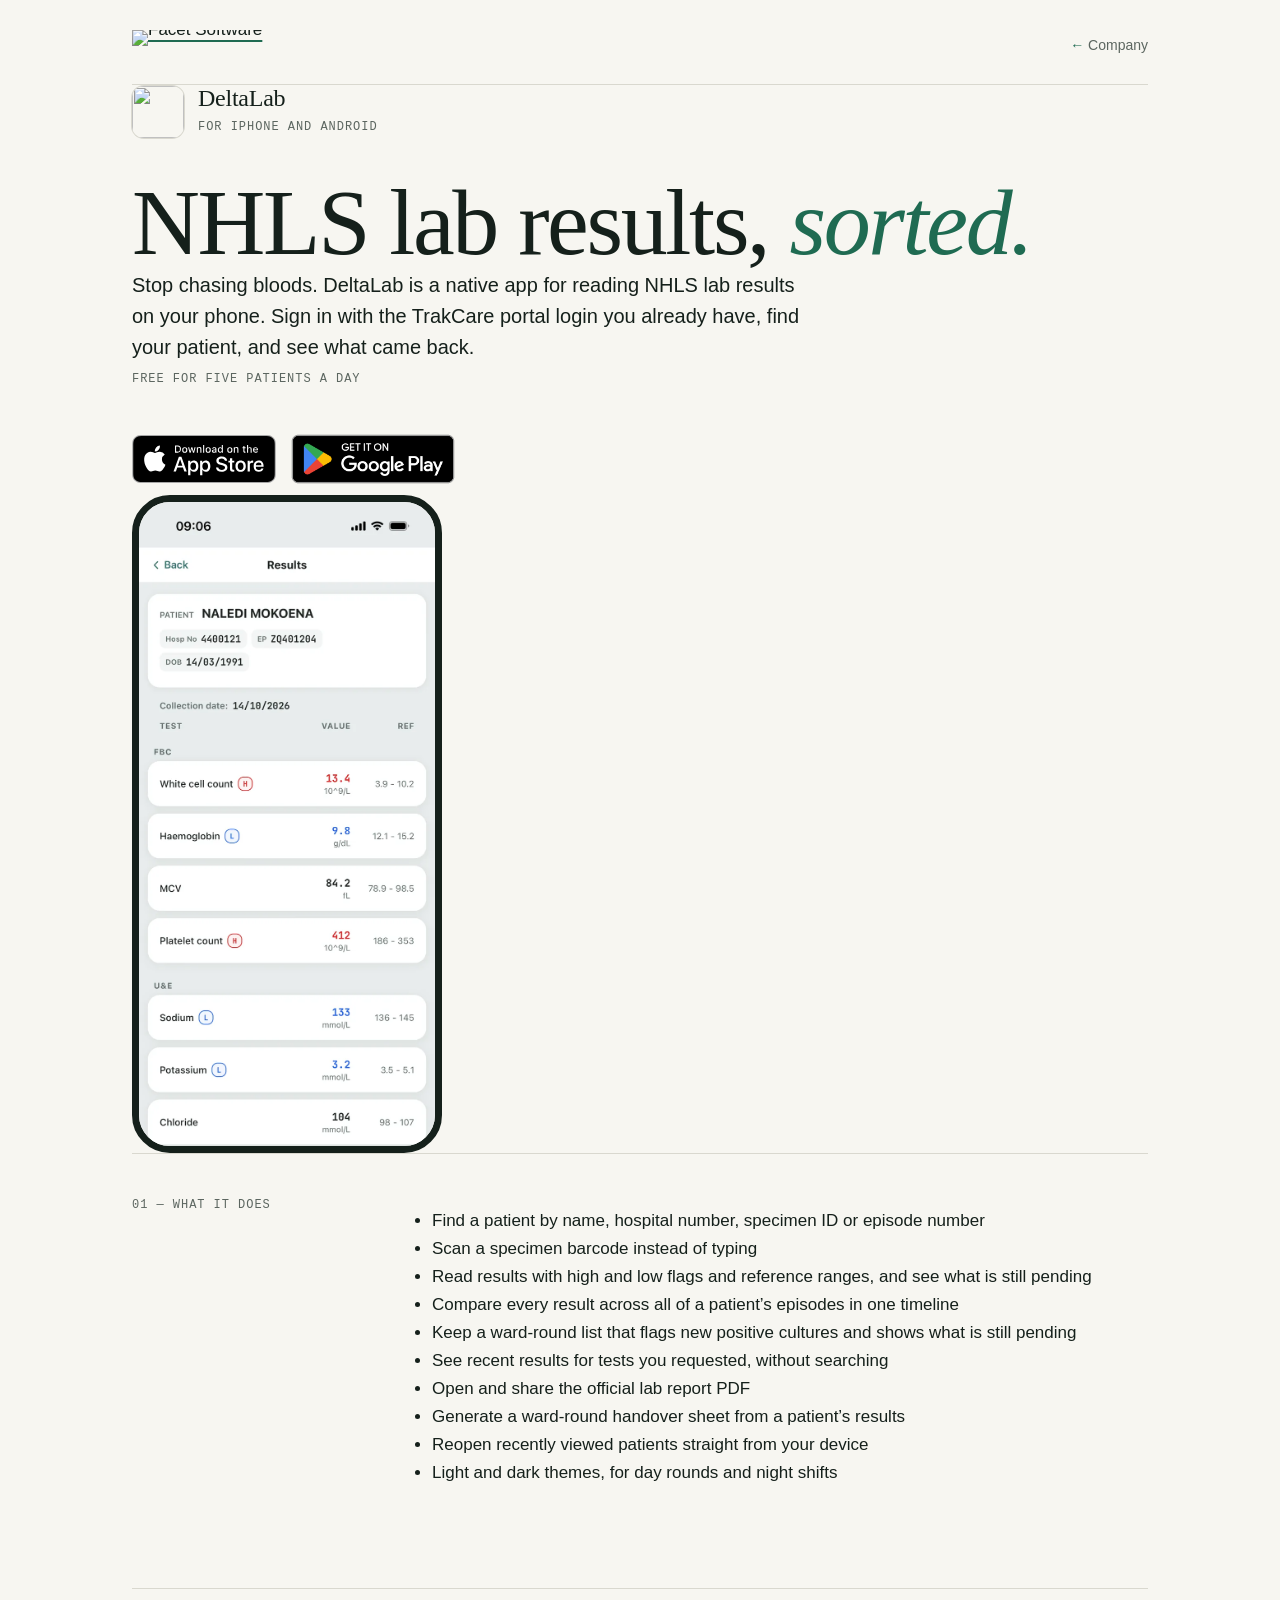
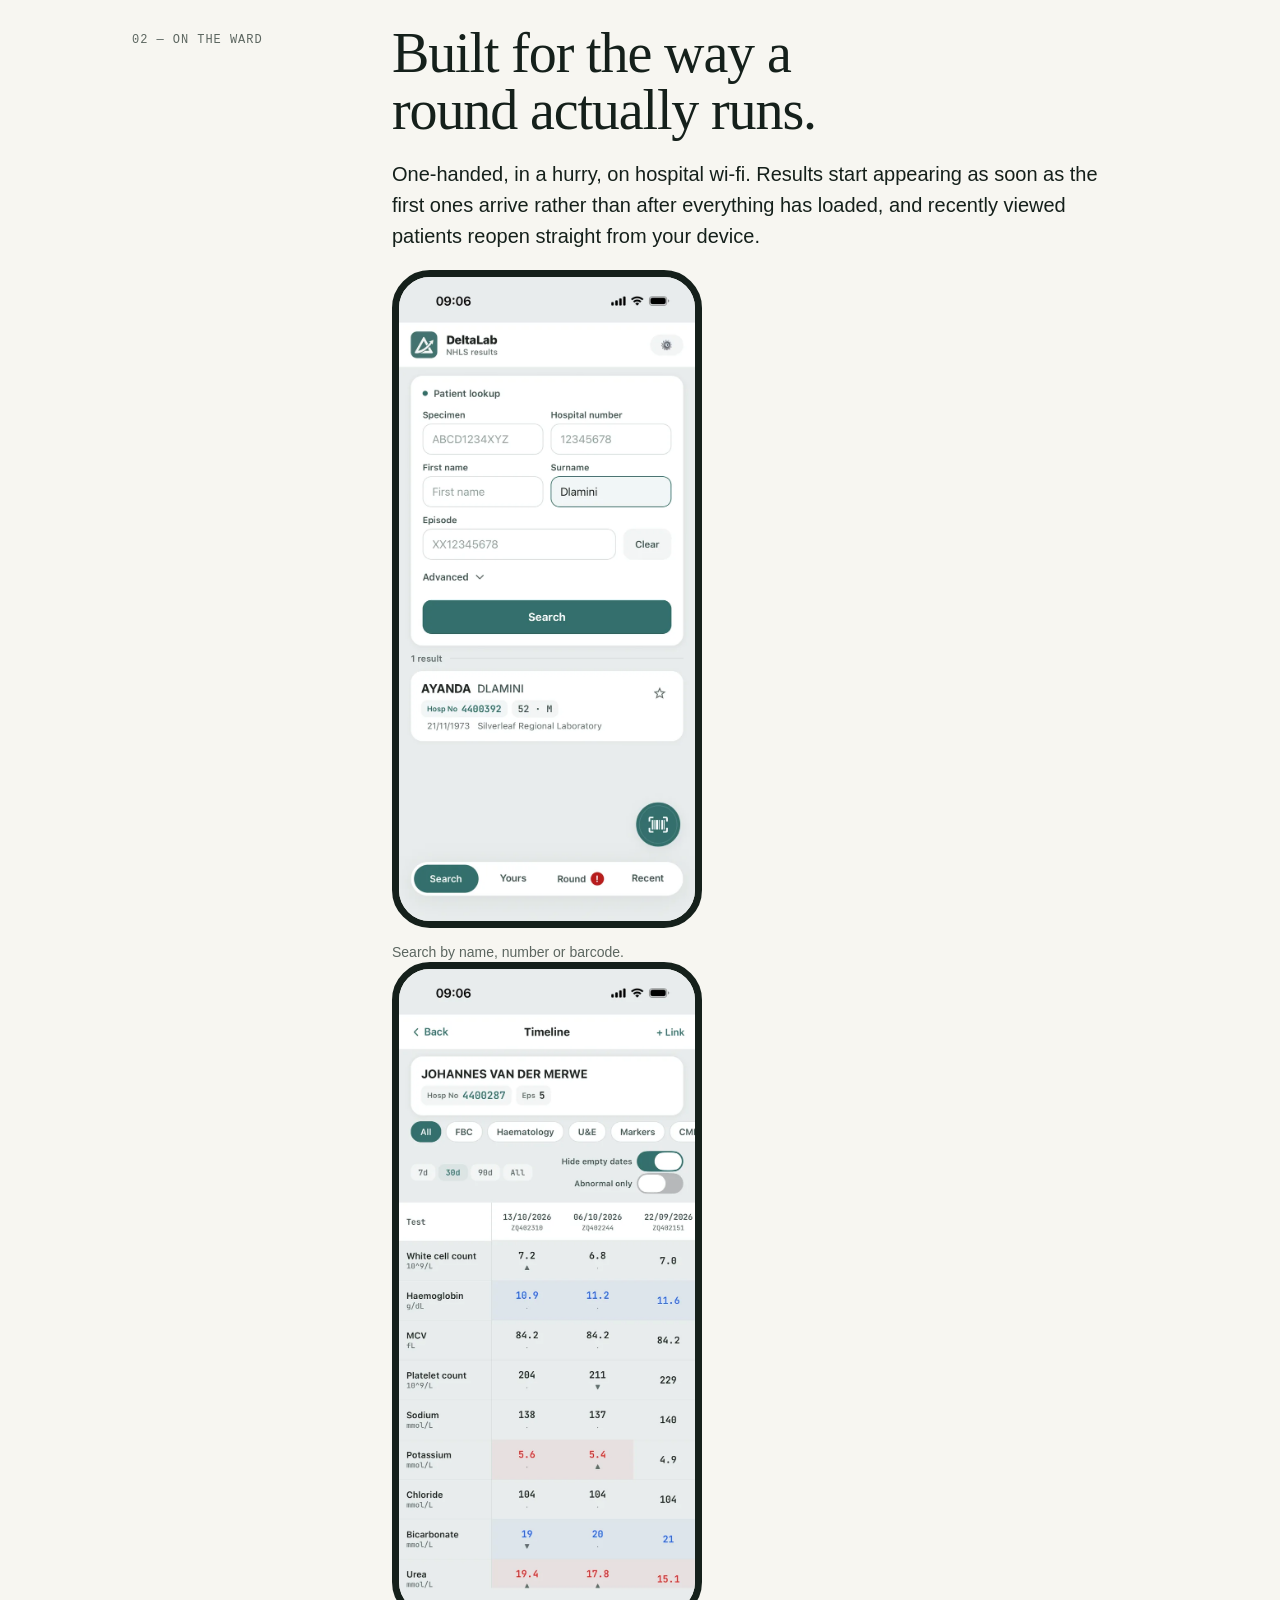
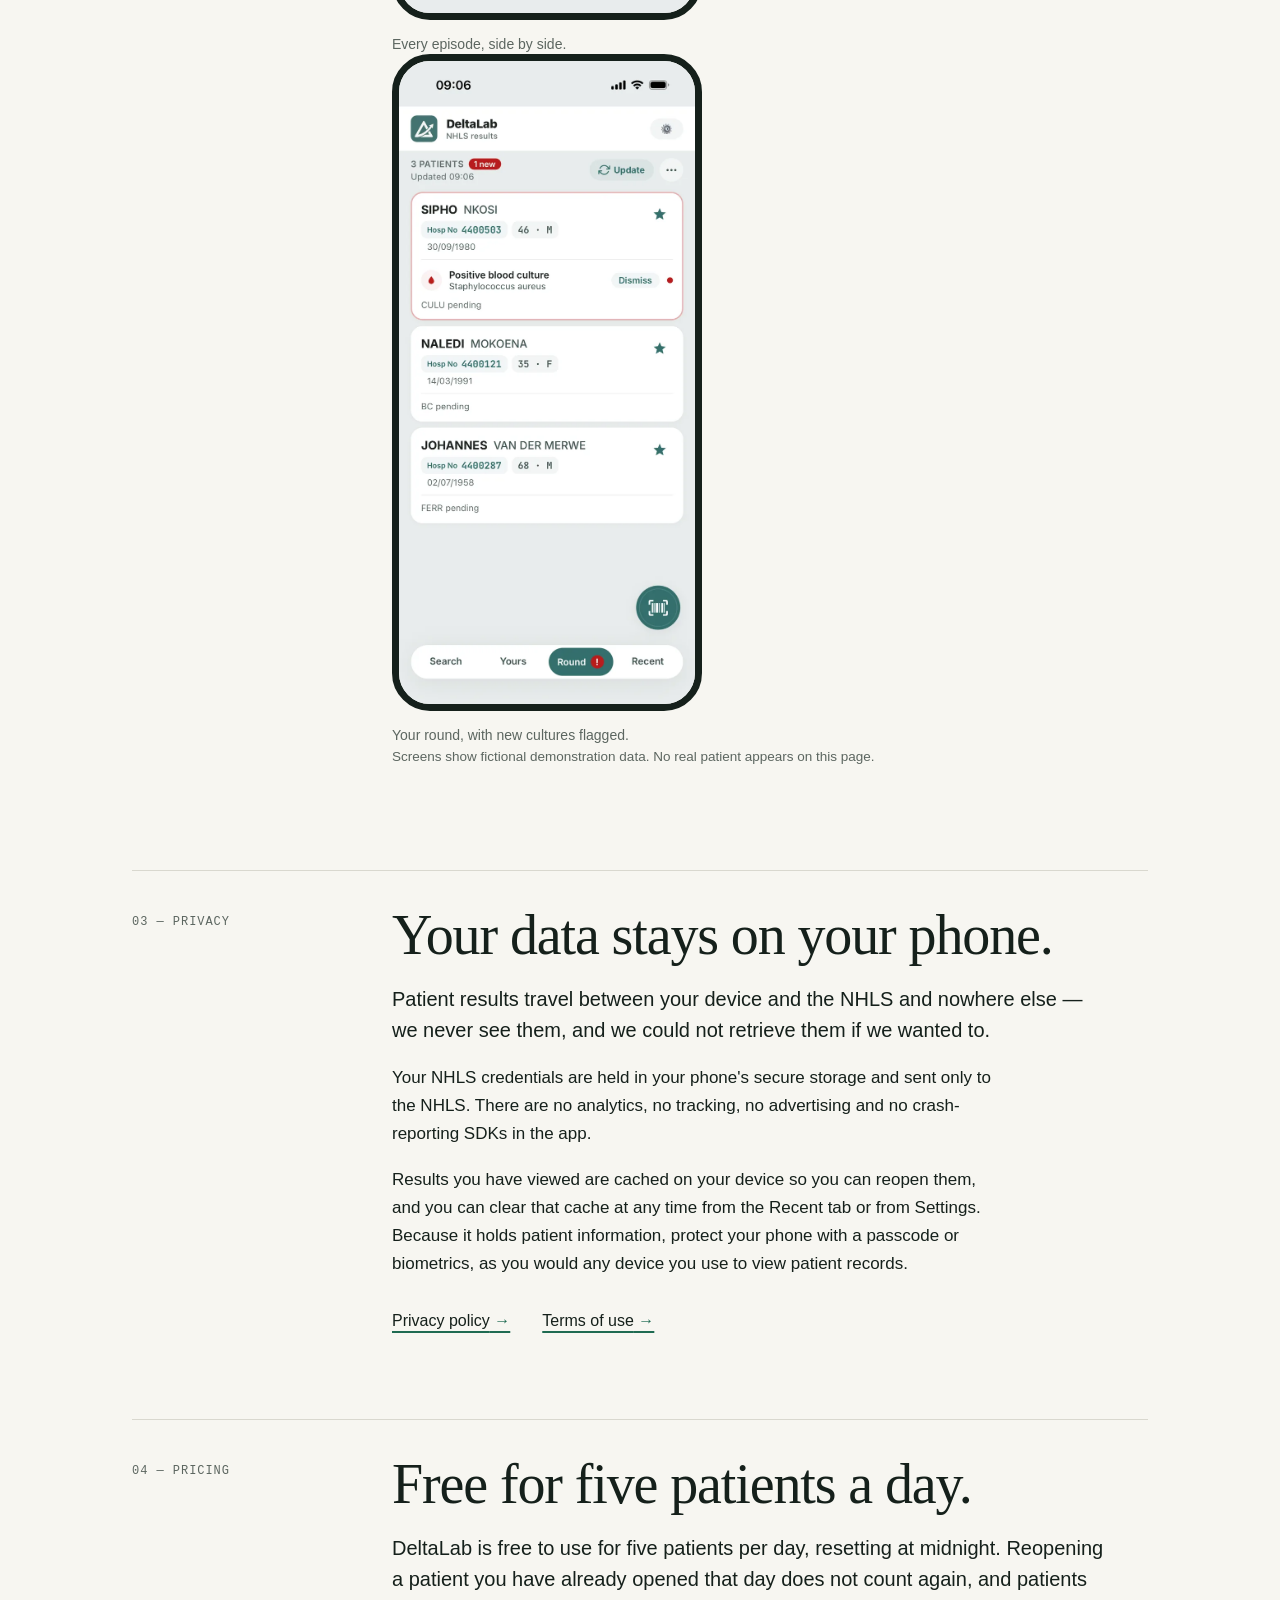
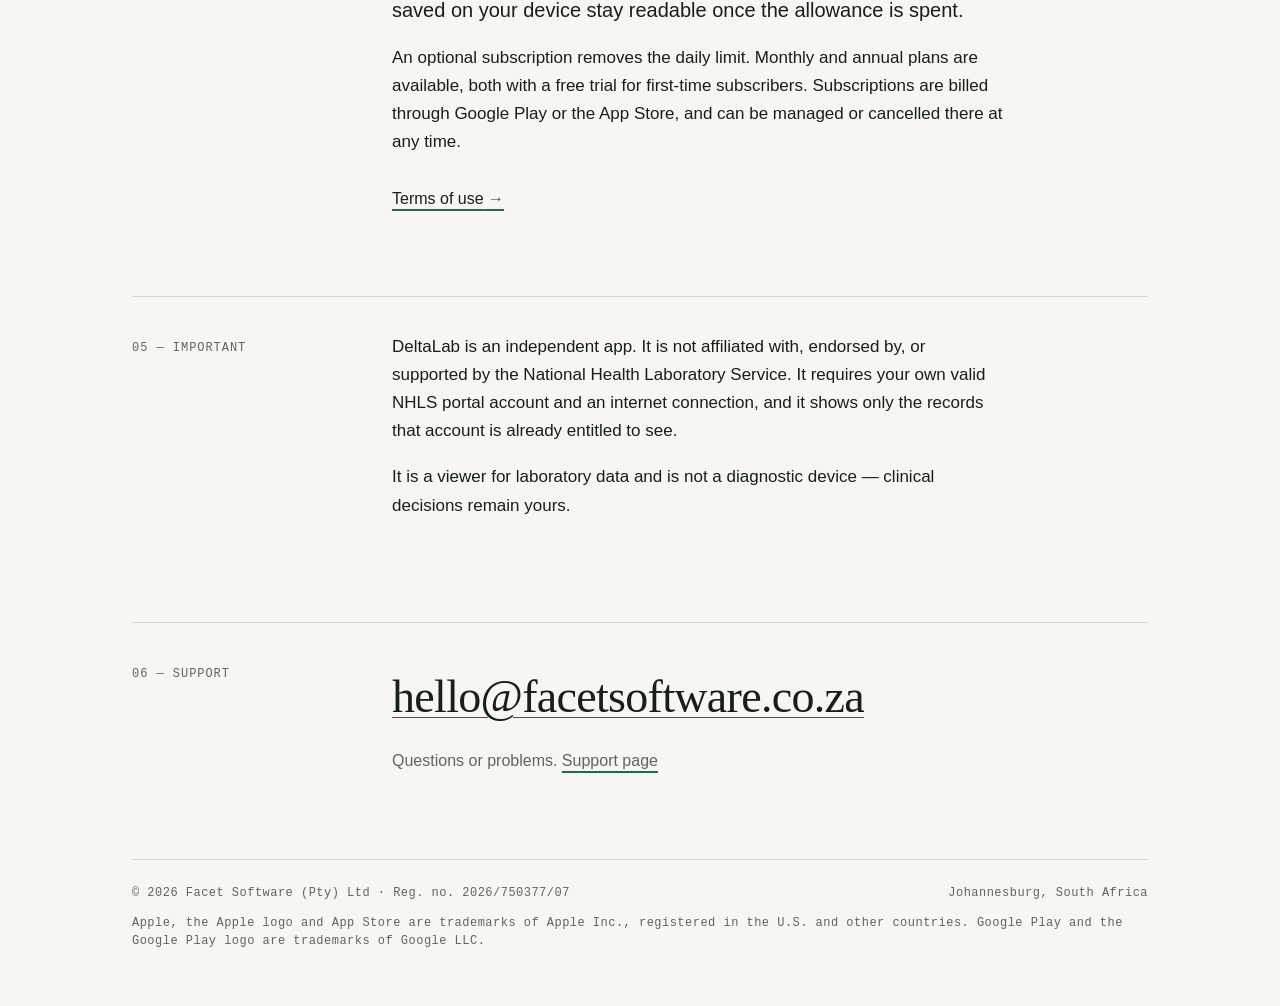
==== commit 1869a292: "Merge pull request #13 from FacetSoftware/deltalab/screenshots-seo site: DeltaLab page uses the curr" ====
--- a/deltalab/index.html
+++ b/deltalab/index.html
@@ -52,19 +52,6 @@
     }
   }
   </script>
-  <script type="application/ld+json">
-  {
-    "@context": "https://schema.org",
-    "@type": "FAQPage",
-    "mainEntity": [
-      { "@type": "Question", "name": "Do I need an NHLS account?", "acceptedAnswer": { "@type": "Answer", "text": "Yes. DeltaLab signs in with your own NHLS TrakCare portal login. There is no separate DeltaLab account to create, and the app shows only the records your NHLS access already permits." } },
-      { "@type": "Question", "name": "Is DeltaLab part of the NHLS?", "acceptedAnswer": { "@type": "Answer", "text": "No. DeltaLab is an independent app made by Facet Software. It is not affiliated with, endorsed by, or supported by the National Health Laboratory Service." } },
-      { "@type": "Question", "name": "Where does patient data go?", "acceptedAnswer": { "@type": "Answer", "text": "Patient results travel between your phone and the NHLS and nowhere else. Results you have viewed are cached on your phone so you can reopen them, and you can clear that cache at any time from the Recent tab or from Settings." } },
-      { "@type": "Question", "name": "What does DeltaLab cost?", "acceptedAnswer": { "@type": "Answer", "text": "It is free for five patients a day, resetting at midnight. An optional monthly or annual subscription removes the limit, with a free trial for first-time subscribers, billed through the App Store or Google Play." } },
-      { "@type": "Question", "name": "Is DeltaLab a diagnostic device?", "acceptedAnswer": { "@type": "Answer", "text": "No. DeltaLab is a viewer for laboratory data. Clinical decisions remain yours." } }
-    ]
-  }
-  </script>
 </head>
 <body>
   <div class="page">
@@ -76,148 +63,85 @@
     </header>
 
     <main>
-      <div class="dl-hero">
-        <div class="dl-hero-copy">
+      <div class="product-hero">
+        <div>
           <div class="appline">
             <img src="/img/deltalab-icon.png" width="52" height="52" alt="">
             <div><strong>DeltaLab</strong><span class="mono">For iPhone and Android</span></div>
           </div>
-          <h1>Stop chasing <em>bloods.</em></h1>
-          <p class="lede">Scan a specimen barcode or search by name, and DeltaLab puts your patients’ NHLS lab results on your phone: flagged against their reference ranges, side by side across episodes, and waiting on your round list. Sign in with the TrakCare login you already have.</p>
-          <ul class="assure">
-            <li><svg viewBox="0 0 24 24" aria-hidden="true"><path d="M5 12.5l4.5 4.5L19 7.5"/></svg>Free for five patients a day</li>
-            <li><svg viewBox="0 0 24 24" aria-hidden="true"><path d="M5 12.5l4.5 4.5L19 7.5"/></svg>Your own NHLS login, no new account</li>
-            <li><svg viewBox="0 0 24 24" aria-hidden="true"><path d="M5 12.5l4.5 4.5L19 7.5"/></svg>Results stay on your phone</li>
-          </ul>
+          <h1>NHLS lab results, <em>sorted.</em></h1>
+          <p class="lede">Stop chasing bloods. DeltaLab is a native app for reading NHLS lab results on your phone. Sign in with the TrakCare portal login you already have, find your patient, and see what came back.</p>
+          <span class="mono status">Free for five patients a day</span>
           <div class="get-app">
             <a class="store-badge" href="https://apps.apple.com/za/app/deltalab/id6766098623"><img src="/img/badges/app-store-black-en.svg" width="144" height="48" alt="Download on the App Store"></a>
             <a class="store-badge store-badge-play" href="https://play.google.com/store/apps/details?id=com.labloupe.app"><img src="/img/badges/google-play-en.png" width="186" height="72" alt="Get it on Google Play"></a>
           </div>
         </div>
-        <div class="dl-hero-art">
-          <figure class="device">
-            <img src="/img/deltalab-results.webp" fetchpriority="high" width="720" height="1565" alt="DeltaLab results screen: a full blood count and U&amp;E with high and low values flagged in red and blue beside their reference ranges.">
-          </figure>
-          <div class="chase" role="img" aria-label="A ward to-do list with three jobs ticked off: chase U&amp;E for bed 4, potassium low at 3.2; chase FBC for bed 7, haemoglobin low at 9.8; chase CRP for bed 12, high at 146.">
-            <div class="chase-row"><span class="tick"></span><s>Chase U&amp;E, bed 4</s><span class="chip">K <b class="lo">L</b> <span class="lo">3.2</span></span></div>
-            <div class="chase-row"><span class="tick"></span><s>Chase FBC, bed 7</s><span class="chip">Hb <b class="lo">L</b> <span class="lo">9.8</span></span></div>
-            <div class="chase-row"><span class="tick"></span><s>Chase CRP, bed 12</s><span class="chip">CRP <b class="hi">H</b> <span class="hi">146</span></span></div>
-          </div>
-        </div>
+        <figure class="device">
+          <img src="/img/deltalab-results.webp" fetchpriority="high" width="720" height="1565" alt="DeltaLab results screen: a full blood count and U&amp;E with high and low values flagged in red and blue beside their reference ranges.">
+        </figure>
       </div>
 
-      <section class="scan-flow" aria-labelledby="scan-h">
-        <div class="scan-head">
-          <h2 id="scan-h">Skip the <em>typing.</em></h2>
-          <p>Point your phone at the barcode on a specimen tube. DeltaLab looks up that specimen, you tap the patient, and their results open with high and low values flagged.</p>
-        </div>
-        <ol class="steps">
-          <li>
-            <span class="step-word">Scan.</span>
-            <div class="step-card cam" role="img" aria-label="The barcode scanner: a specimen tube label framed by the camera, with its code ABCD1234XYZ read.">
-              <div class="tube"><div class="tube-label"><svg viewBox="0 0 191 40" preserveAspectRatio="none" aria-hidden="true"><rect x="0" width="3" height="40"/><rect x="6" width="3" height="40"/><rect x="10" width="1" height="40"/><rect x="14" width="1" height="40"/><rect x="16" width="3" height="40"/><rect x="21" width="1" height="40"/><rect x="23" width="1" height="40"/><rect x="27" width="3" height="40"/><rect x="31" width="1" height="40"/><rect x="33" width="1" height="40"/><rect x="35" width="1" height="40"/><rect x="37" width="1" height="40"/><rect x="41" width="2" height="40"/><rect x="46" width="1" height="40"/><rect x="48" width="2" height="40"/><rect x="53" width="1" height="40"/><rect x="55" width="3" height="40"/><rect x="60" width="3" height="40"/><rect x="64" width="2" height="40"/><rect x="68" width="1" height="40"/><rect x="71" width="1" height="40"/><rect x="73" width="1" height="40"/><rect x="77" width="1" height="40"/><rect x="80" width="3" height="40"/><rect x="84" width="1" height="40"/><rect x="86" width="1" height="40"/><rect x="88" width="1" height="40"/><rect x="92" width="3" height="40"/><rect x="98" width="3" height="40"/><rect x="102" width="1" height="40"/><rect x="105" width="2" height="40"/><rect x="108" width="2" height="40"/><rect x="112" width="1" height="40"/><rect x="116" width="1" height="40"/><rect x="118" width="1" height="40"/><rect x="120" width="1" height="40"/><rect x="122" width="3" height="40"/><rect x="128" width="1" height="40"/><rect x="130" width="3" height="40"/><rect x="134" width="1" height="40"/><rect x="138" width="3" height="40"/><rect x="142" width="3" height="40"/><rect x="148" width="1" height="40"/><rect x="150" width="2" height="40"/><rect x="154" width="1" height="40"/><rect x="156" width="1" height="40"/><rect x="160" width="1" height="40"/><rect x="162" width="1" height="40"/><rect x="164" width="3" height="40"/><rect x="169" width="1" height="40"/><rect x="172" width="2" height="40"/><rect x="177" width="1" height="40"/><rect x="179" width="1" height="40"/><rect x="181" width="1" height="40"/><rect x="183" width="2" height="40"/><rect x="187" width="3" height="40"/></svg><span>ABCD1234XYZ</span></div></div>
-              <div class="viewfinder"><b></b><b></b><b></b><b></b><i></i></div>
-              <span class="read">ABCD1234XYZ</span>
-            </div>
-          </li>
-          <li>
-            <span class="step-word">Tap.</span>
-            <div class="step-card app" role="img" aria-label="The matching patient, Naledi Mokoena, being tapped in the search results.">
-              <div class="pt tapped"><strong>NALEDI <span>MOKOENA</span></strong><div class="pt-tags"><span class="hn"><small>Hosp No</small> 4400121</span><span>35 · F</span></div><div class="pt-sub">14/03/1991</div><span class="ripple" aria-hidden="true"></span></div>
-              <div class="pt dim"><strong>SIPHO <span>NKOSI</span></strong><div class="pt-tags"><span class="hn"><small>Hosp No</small> 4400503</span><span>46 · M</span></div></div>
-            </div>
-          </li>
-          <li>
-            <span class="step-word">Sorted.</span>
-            <div class="step-card app" role="img" aria-label="Naledi Mokoena’s results: potassium low at 3.2, haemoglobin low at 9.8, platelet count high at 412.">
-              <div class="who">Patient <b>NALEDI MOKOENA</b></div>
-              <div class="res"><span>Potassium</span><b class="flag lo">L</b><span class="val lo">3.2</span></div>
-              <div class="res"><span>Haemoglobin</span><b class="flag lo">L</b><span class="val lo">9.8</span></div>
-              <div class="res"><span>Platelet count</span><b class="flag hi">H</b><span class="val hi">412</span></div>
-            </div>
-          </li>
-        </ol>
-      </section>
-
-      <section class="story" aria-labelledby="round-h">
-        <div class="story-copy">
-          <h2 id="round-h">Know when a culture turns positive.</h2>
-          <p>Add patients to your round list and tap Update. DeltaLab flags a new positive culture with its organism, and shows which tests are still pending for everyone else.</p>
-        </div>
-        <figure class="device">
-          <img src="/img/deltalab-round.webp" width="720" height="1565" loading="lazy" alt="DeltaLab round list: three patients, one flagged with a new positive blood culture growing Staphylococcus aureus, the others showing tests still pending.">
-        </figure>
-      </section>
-
-      <section class="story" aria-labelledby="timeline-h">
-        <div class="story-copy">
-          <h2 id="timeline-h">See the change, not just the number.</h2>
-          <p>Every result across all of a patient’s episodes, in one table. High and low values are shaded, with arrows for the direction of change. Narrow it to one test set, or to abnormal values only.</p>
-        </div>
-        <figure class="device">
-          <img src="/img/deltalab-timeline.webp" width="720" height="1565" loading="lazy" alt="DeltaLab timeline: one patient’s tests across several collection dates, with high and low values shaded and trend arrows.">
-        </figure>
-      </section>
-
-      <section class="story" aria-labelledby="yours-h">
-        <div class="story-copy">
-          <h2 id="yours-h">Your requests, already waiting.</h2>
-          <p>The Yours tab lists recent results for tests you requested, over the last day, week or month, without a search. Add them all to your round at once.</p>
-        </div>
-        <figure class="device">
-          <img src="/img/deltalab-yours.webp" width="720" height="1565" loading="lazy" alt="DeltaLab Yours tab: five patients with recent results from the last seven days, each with their episode count, and an Add all to round button.">
-        </figure>
-      </section>
-
-      <section class="story" aria-labelledby="handover-h">
-        <div class="story-copy">
-          <h2 id="handover-h">A handover sheet, filled in for you.</h2>
-          <p>Generate a ward-round handover sheet from a patient’s results: bloods by date with their flags, and cultures with their organisms, as a PDF you can share. The official lab report PDF is a tap away too.</p>
-        </div>
-        <figure class="device">
-          <img src="/img/deltalab-handover.webp" width="720" height="1565" loading="lazy" alt="DeltaLab handover sheet PDF: a patient’s bloods across four dates with high and low values marked, and a positive blood culture listed under cultures.">
-        </figure>
-      </section>
-
-      <section class="split" aria-labelledby="ward-h">
-        <h2 id="ward-h">Built for the way a round actually runs.</h2>
-        <div class="prose">
-          <p class="big">One-handed, in a hurry, on whatever signal reaches the ward. DeltaLab is built to work over a weak mobile connection: results start appearing as soon as the first ones arrive, rather than after everything has loaded.</p>
-          <ul class="also">
+      <section class="row" aria-labelledby="does-h">
+        <div class="mono" id="does-h">01 — What it does</div>
+        <div>
+          <ul class="features">
             <li>Find a patient by name, hospital number, specimen ID or episode number</li>
+            <li>Scan a specimen barcode instead of typing</li>
+            <li>Read results with high and low flags and reference ranges, and see what is still pending</li>
+            <li>Compare every result across all of a patient’s episodes in one timeline</li>
+            <li>Keep a ward-round list that flags new positive cultures and shows what is still pending</li>
+            <li>See recent results for tests you requested, without searching</li>
+            <li>Open and share the official lab report PDF</li>
+            <li>Generate a ward-round handover sheet from a patient’s results</li>
             <li>Reopen recently viewed patients straight from your device</li>
             <li>Light and dark themes, for day rounds and night shifts</li>
           </ul>
-          <div class="pair">
+        </div>
+      </section>
+
+      <section class="row" aria-labelledby="ward-h">
+        <div class="mono">02 — On the ward</div>
+        <div class="prose">
+          <h2 id="ward-h">Built for the way a round actually runs.</h2>
+          <p class="big">One-handed, in a hurry, on hospital wi-fi. Results start appearing as soon as the first ones arrive rather than after everything has loaded, and recently viewed patients reopen straight from your device.</p>
+          <div class="shots">
             <figure class="device">
               <img src="/img/deltalab-search.webp" width="720" height="1565" loading="lazy" alt="DeltaLab search screen: patient lookup by specimen, hospital number, name or episode, with one matching patient and a barcode scan button.">
-              <figcaption>Find patients by name, number or barcode.</figcaption>
+              <figcaption>Search by name, number or barcode.</figcaption>
             </figure>
             <figure class="device">
-              <img src="/img/deltalab-results-dark.webp" width="720" height="1565" loading="lazy" alt="DeltaLab results screen in the dark theme, with high and low values flagged.">
-              <figcaption>Easy on the eyes at 3 a.m.</figcaption>
+              <img src="/img/deltalab-timeline.webp" width="720" height="1565" loading="lazy" alt="DeltaLab timeline: one patient's tests across several collection dates, with high and low values shaded and trend arrows.">
+              <figcaption>Every episode, side by side.</figcaption>
+            </figure>
+            <figure class="device">
+              <img src="/img/deltalab-round.webp" width="720" height="1565" loading="lazy" alt="DeltaLab round list: three patients, one flagged with a new positive blood culture growing Staphylococcus aureus, the others showing tests still pending.">
+              <figcaption>Your round, with new cultures flagged.</figcaption>
             </figure>
           </div>
           <p class="fine">Screens show fictional demonstration data. No real patient appears on this page.</p>
         </div>
       </section>
 
-      <section class="split" aria-labelledby="privacy-h">
-        <h2 id="privacy-h">Your data stays on your phone.</h2>
+      <section class="row" aria-labelledby="privacy-h">
+        <div class="mono">03 — Privacy</div>
         <div class="prose">
-          <p class="big">Patient results travel between your device and the NHLS and nowhere else. We never see them, and we could not retrieve them if we wanted to.</p>
-          <p>Your NHLS credentials are held in your phone’s secure storage and sent only to the NHLS. There are no analytics, no tracking, no advertising and no crash-reporting SDKs in the app.</p>
+          <h2 id="privacy-h">Your data stays on your phone.</h2>
+          <p class="big">Patient results travel between your device and the NHLS and nowhere else — we never see them, and we could not retrieve them if we wanted to.</p>
+          <p>Your NHLS credentials are held in your phone's secure storage and sent only to the NHLS. There are no analytics, no tracking, no advertising and no crash-reporting SDKs in the app.</p>
           <p>Results you have viewed are cached on your device so you can reopen them, and you can clear that cache at any time from the Recent tab or from Settings. Because it holds patient information, protect your phone with a passcode or biometrics, as you would any device you use to view patient records.</p>
           <div class="textlinks">
             <a class="arrow" href="/deltalab/privacy/">Privacy policy</a>
+            <a class="arrow" href="/deltalab/terms/">Terms of use</a>
           </div>
         </div>
       </section>
 
-      <section class="split" aria-labelledby="price-h">
-        <h2 id="price-h">Free for five patients a day.</h2>
+      <section class="row" aria-labelledby="price-h">
+        <div class="mono">04 — Pricing</div>
         <div class="prose">
-          <p class="big">The allowance resets at midnight. Reopening a patient you have already opened that day does not count again, and patients saved on your device stay readable once the allowance is spent.</p>
+          <h2 id="price-h">Free for five patients a day.</h2>
+          <p class="big">DeltaLab is free to use for five patients per day, resetting at midnight. Reopening a patient you have already opened that day does not count again, and patients saved on your device stay readable once the allowance is spent.</p>
           <p>An optional subscription removes the daily limit. Monthly and annual plans are available, both with a free trial for first-time subscribers. Subscriptions are billed through Google Play or the App Store, and can be managed or cancelled there at any time.</p>
           <div class="textlinks">
             <a class="arrow" href="/deltalab/terms/">Terms of use</a>
@@ -225,29 +149,19 @@
         </div>
       </section>
 
-      <section class="split" aria-labelledby="faq-h">
-        <h2 id="faq-h">Questions doctors ask.</h2>
-        <div class="faq">
-          <h3>Do I need an NHLS account?</h3>
-          <p>Yes. DeltaLab signs in with your own NHLS TrakCare portal login, and it needs an internet connection. There is no separate DeltaLab account to create, and the app shows only the records your NHLS access already permits.</p>
-          <h3>Is DeltaLab part of the NHLS?</h3>
-          <p>No. DeltaLab is an independent app made by Facet Software. It is not affiliated with, endorsed by, or supported by the National Health Laboratory Service.</p>
-          <h3>Where does patient data go?</h3>
-          <p>Between your phone and the NHLS, and nowhere else. Results you have viewed are cached on your phone so you can reopen them, and you can clear that cache at any time.</p>
-          <h3>Is it a diagnostic device?</h3>
-          <p>No. DeltaLab is a viewer for laboratory data. Clinical decisions remain yours.</p>
-          <h3>Something not working?</h3>
-          <p>Email <a href="mailto:hello@facetsoftware.co.za">hello@facetsoftware.co.za</a> or see the <a href="/deltalab/support/">support page</a>.</p>
+      <section class="row" aria-labelledby="important-h">
+        <div class="mono" id="important-h">05 — Important</div>
+        <div class="prose">
+          <p>DeltaLab is an independent app. It is not affiliated with, endorsed by, or supported by the National Health Laboratory Service. It requires your own valid NHLS portal account and an internet connection, and it shows only the records that account is already entitled to see.</p>
+          <p>It is a viewer for laboratory data and is not a diagnostic device — clinical decisions remain yours.</p>
         </div>
       </section>
 
-      <section class="dl-cta" aria-labelledby="cta-h">
-        <img src="/img/deltalab-icon.png" width="64" height="64" alt="">
-        <h2 id="cta-h">Your next round, <em>sorted.</em></h2>
-        <p>Free for five patients a day, on iPhone and Android.</p>
-        <div class="get-app">
-          <a class="store-badge" href="https://apps.apple.com/za/app/deltalab/id6766098623"><img src="/img/badges/app-store-black-en.svg" width="144" height="48" alt="Download on the App Store"></a>
-          <a class="store-badge store-badge-play" href="https://play.google.com/store/apps/details?id=com.labloupe.app"><img src="/img/badges/google-play-en.png" width="186" height="72" alt="Get it on Google Play"></a>
+      <section class="row contact" aria-labelledby="support-h">
+        <div class="mono" id="support-h">06 — Support</div>
+        <div>
+          <a class="email" href="mailto:hello@facetsoftware.co.za">hello@facetsoftware.co.za</a>
+          <p>Questions or problems. <a href="/deltalab/support/">Support page</a></p>
         </div>
       </section>
     </main>
@@ -255,6 +169,7 @@
     <footer>
       <span class="mono">© 2026 Facet Software (Pty) Ltd · Reg. no. 2026/750377/07</span>
       <span class="mono">Johannesburg, South Africa</span>
+      <span class="mono trademarks">Apple, the Apple logo and App Store are trademarks of Apple Inc., registered in the U.S. and other countries. Google Play and the Google Play logo are trademarks of Google LLC.</span>
     </footer>
   </div>
 </body>
--- a/site.css
+++ b/site.css
@@ -42,6 +42,7 @@
 a { color: inherit; text-decoration-color: var(--accent); text-decoration-thickness: 1.5px; text-underline-offset: 5px; }
 a:hover { color: var(--accent); }
 a:focus-visible { outline: 2px solid var(--accent); outline-offset: 4px; }
+::selection { background: color-mix(in srgb, var(--accent) 26%, transparent); }
 .arrow::after { content: " →"; color: var(--accent); }
 .back::before { content: "← "; color: var(--accent); }
 
@@ -102,26 +103,16 @@
 footer .trademarks { flex-basis: 100%; }
 
 /* ── Product page ─────────────────────────────────────────── */
-.product-hero { display: grid; grid-template-columns: minmax(0, 1.2fr) minmax(0, .8fr); gap: 56px; align-items: center; padding: 84px 0 96px; }
-.product-hero h1 { font-size: clamp(44px, 6.4vw, 84px); }
 .appline { display: flex; align-items: center; gap: 14px; margin-bottom: 36px; }
 .appline img { width: 52px; height: 52px; border-radius: 12px; display: block; box-shadow: 0 0 0 1px var(--rule); }
 .appline strong { display: block; font-family: var(--serif); font-weight: 500; font-size: 24px; line-height: 1.1; letter-spacing: -.01em; }
-.product-hero .lede { margin-top: 32px; }
-.status { display: inline-block; margin-top: 32px; padding-top: 14px; border-top: 1px solid var(--rule); }
 .get-app { display: flex; flex-wrap: wrap; align-items: center; gap: 16px; margin-top: 32px; }
 
 .device { margin: 0; justify-self: center; width: min(100%, 310px); }
-.device img { display: block; width: 100%; height: auto; border-radius: 38px; border: 7px solid var(--ink); background: #E8EBEA; }
+.device img { display: block; width: 100%; height: auto; border-radius: 38px; border: 7px solid var(--ink); background: #E8ECEC; }
 @media (prefers-color-scheme: dark) { .device img { border-color: #2F3934; } }
-.shots { display: grid; grid-template-columns: repeat(3, minmax(0, 1fr)); gap: 28px; margin-top: 44px; max-width: 760px; }
-.shots .device { width: 100%; }
-.shots .device img { border-radius: 28px; border-width: 5px; }
 figcaption { margin-top: 14px; font-size: 14px; line-height: 1.45; color: var(--muted); }
 .fine { margin: 22px 0 0; font-size: 13.5px; color: var(--muted); }
-
-ul.features { list-style: none; margin: 0; padding: 0; columns: 2; column-gap: 48px; }
-ul.features li { break-inside: avoid; padding: 15px 0; border-top: 1px solid var(--rule); font-size: 16.5px; line-height: 1.45; }
 
 @media (max-width: 760px) {
   .page { padding: 0 20px; }
@@ -135,11 +126,7 @@
   ol.principles li { grid-template-columns: 36px 1fr; }
   ol.principles .d { grid-column: 2; }
   dl.facts div { grid-template-columns: 1fr; gap: 2px; }
-  .product-hero { grid-template-columns: 1fr; gap: 48px; padding: 56px 0 64px; }
   .device { width: min(78%, 300px); }
-  .shots { grid-template-columns: repeat(3, 72%); overflow-x: auto; gap: 16px; margin-right: -20px; padding-right: 20px; scroll-snap-type: x mandatory; }
-  .shots .device { scroll-snap-align: start; }
-  ul.features { columns: 1; }
 }
 
 /* ── DeltaLab landing page (/deltalab/) ───────────────────── */
@@ -216,24 +203,27 @@
 .cam .read { position: absolute; left: 50%; bottom: 34px; transform: translateX(-50%); display: flex; align-items: center; gap: 9px; padding: 9px 18px; border-radius: 999px; background: rgba(255,255,255,.16); border: 1px solid rgba(255,255,255,.22); font: 500 14px/1 var(--mono); letter-spacing: .06em; color: #fff; white-space: nowrap; }
 .cam .read::before { content: ""; width: 7px; height: 7px; border-radius: 50%; background: #7FD1B0; }
 
-.app { background: #E8EBEA; padding: 22px 16px; display: grid; gap: 12px; align-content: start; color: #15201B; }
+.app { background: #E8ECEC; padding: 22px 16px; display: grid; gap: 12px; align-content: start; color: #1C2420; }
 .pt { position: relative; padding: 16px 16px 14px; border-radius: 16px; background: #fff; box-shadow: 0 2px 8px rgba(6, 20, 18, .06); }
 .pt.dim { opacity: .5; }
 .pt strong { display: block; font-size: 16px; font-weight: 700; letter-spacing: .01em; white-space: nowrap; }
-.pt strong span { font-weight: 500; color: #46524C; }
+.pt strong span { font-weight: 500; color: #415553; }
 .pt-tags { display: flex; gap: 8px; margin-top: 10px; }
-.pt-tags span { padding: 4px 8px; border-radius: 8px; background: #EEF1F0; font: 500 13px/1.3 var(--mono); white-space: nowrap; }
+.pt-tags span { padding: 4px 8px; border-radius: 8px; background: #F2F5F5; font: 500 13px/1.3 var(--mono); white-space: nowrap; }
 .pt-tags .hn { background: rgba(51, 111, 108, .1); color: #336F6C; }
 .pt-tags small { font: 600 10px/1 var(--sans); }
-.pt-sub { margin-top: 8px; font-size: 13px; color: #6B7570; }
+.pt-sub { margin-top: 8px; font-size: 13px; color: #5E6E6B; }
 .ripple { position: absolute; left: 80%; top: 34%; width: 64px; height: 64px; margin: -32px 0 0 -32px; border-radius: 50%; background: radial-gradient(circle, rgba(51,111,108,.6) 0 13px, rgba(51,111,108,.16) 14px 23px, transparent 24px); box-shadow: 0 0 0 7px rgba(51,111,108,.12); }
-.who { margin: 2px 0 2px 4px; font-size: 12px; color: #6B7570; }
-.who b { color: #15201B; letter-spacing: .02em; }
+.who { margin: 2px 0 2px 4px; font-size: 12px; color: #5E6E6B; }
+.who b { color: #1C2420; letter-spacing: .02em; }
 .res { display: flex; align-items: center; gap: 8px; height: 56px; padding: 0 16px; border-radius: 14px; background: #fff; box-shadow: 0 2px 8px rgba(6, 20, 18, .06); font-size: 15px; font-weight: 500; }
 .res .flag { display: inline-grid; place-items: center; width: 19px; height: 19px; border: 1.5px solid; border-radius: 50%; font: 600 10px/1 var(--sans); }
 .res .val { margin-left: auto; font: 500 20px/1 var(--mono); }
 .res .lo { color: #2563EB; }
 .res .hi { color: #DC2626; }
+
+/* Between the phone breakpoint and full width the copy column is narrow: keep the note inside the gap. */
+@media (min-width: 761px) and (max-width: 1099px) { .chase { left: -48px; width: 300px; font-size: 14px; } }
 
 /* Outcome stories: one claim, one screen, alternating sides. */
 .story { display: grid; grid-template-columns: minmax(0, 1fr) minmax(0, 1fr); gap: 64px; align-items: center; padding: 72px 0; border-top: 1px solid var(--rule); }
@@ -319,6 +309,8 @@
 /* Pull the PNG's transparent margin back so the visible badge lines up with the text. The 16px gap
    still leaves Google's quarter-height clear space (12px) between the two badges. */
 .store-badge-play { margin: 0 -12px; }
+/* Draw the focus ring round the visible badge, not the PNG's transparent margin. */
+.store-badge-play:focus-visible { outline-offset: -9px; border-radius: 16px; }
 /* Platform notes: invite.js sets data-os; with no script, the Android note shows. */
 .only-ios, .only-desktop { display: none; }
 [data-os="ios"] .only-ios, [data-os="desktop"] .only-desktop { display: block; }
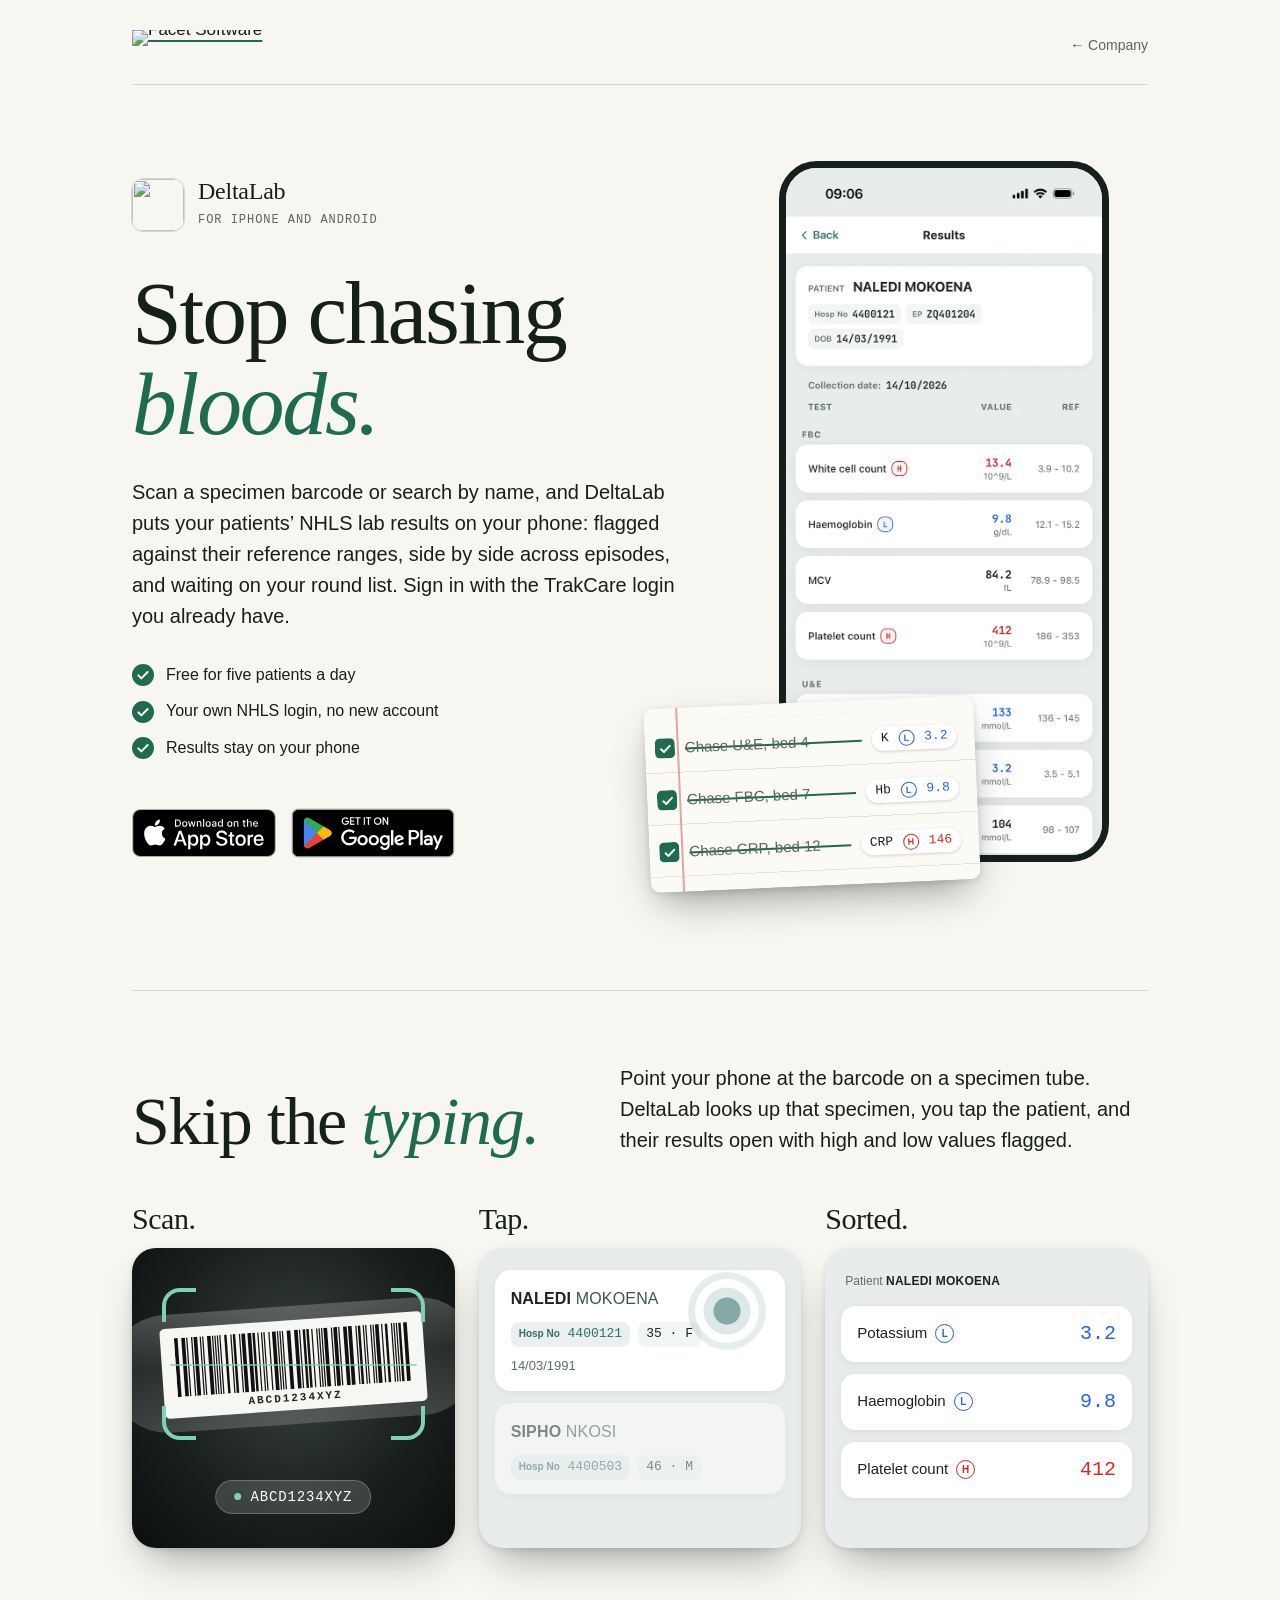
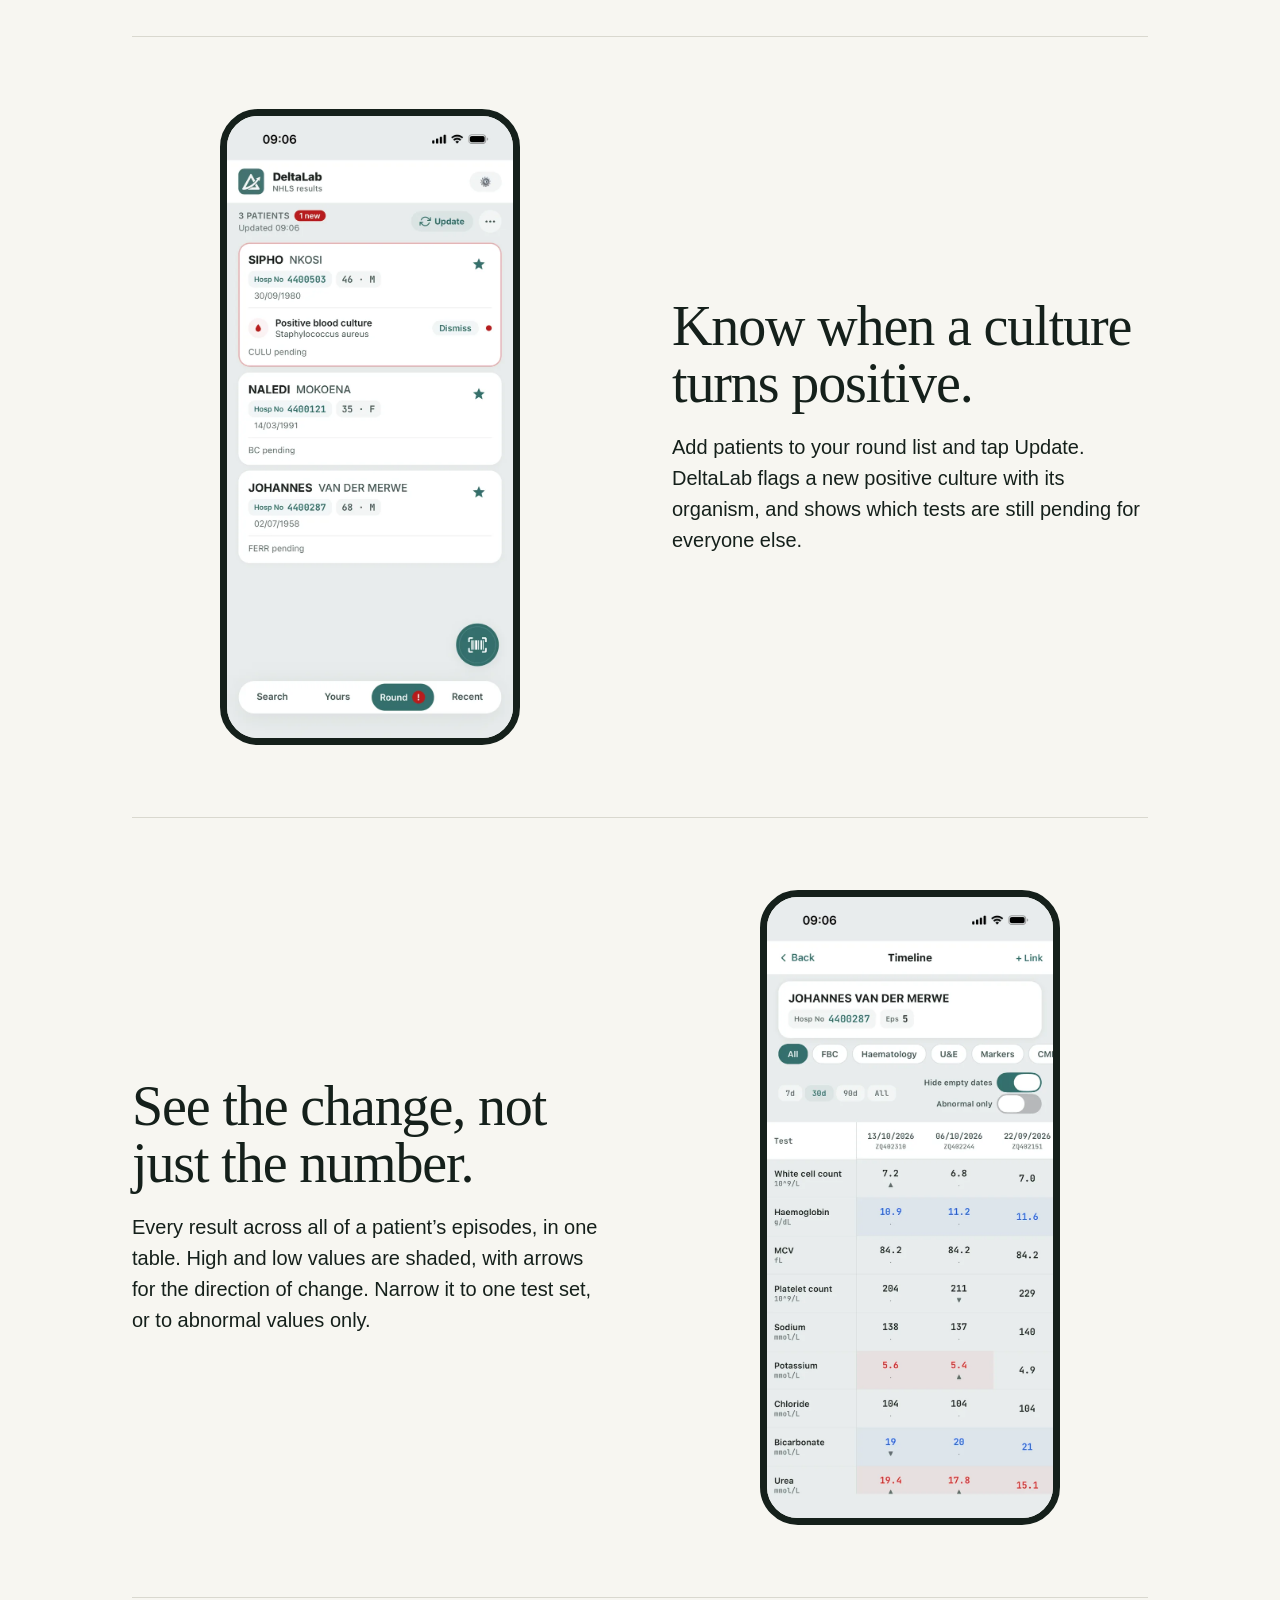
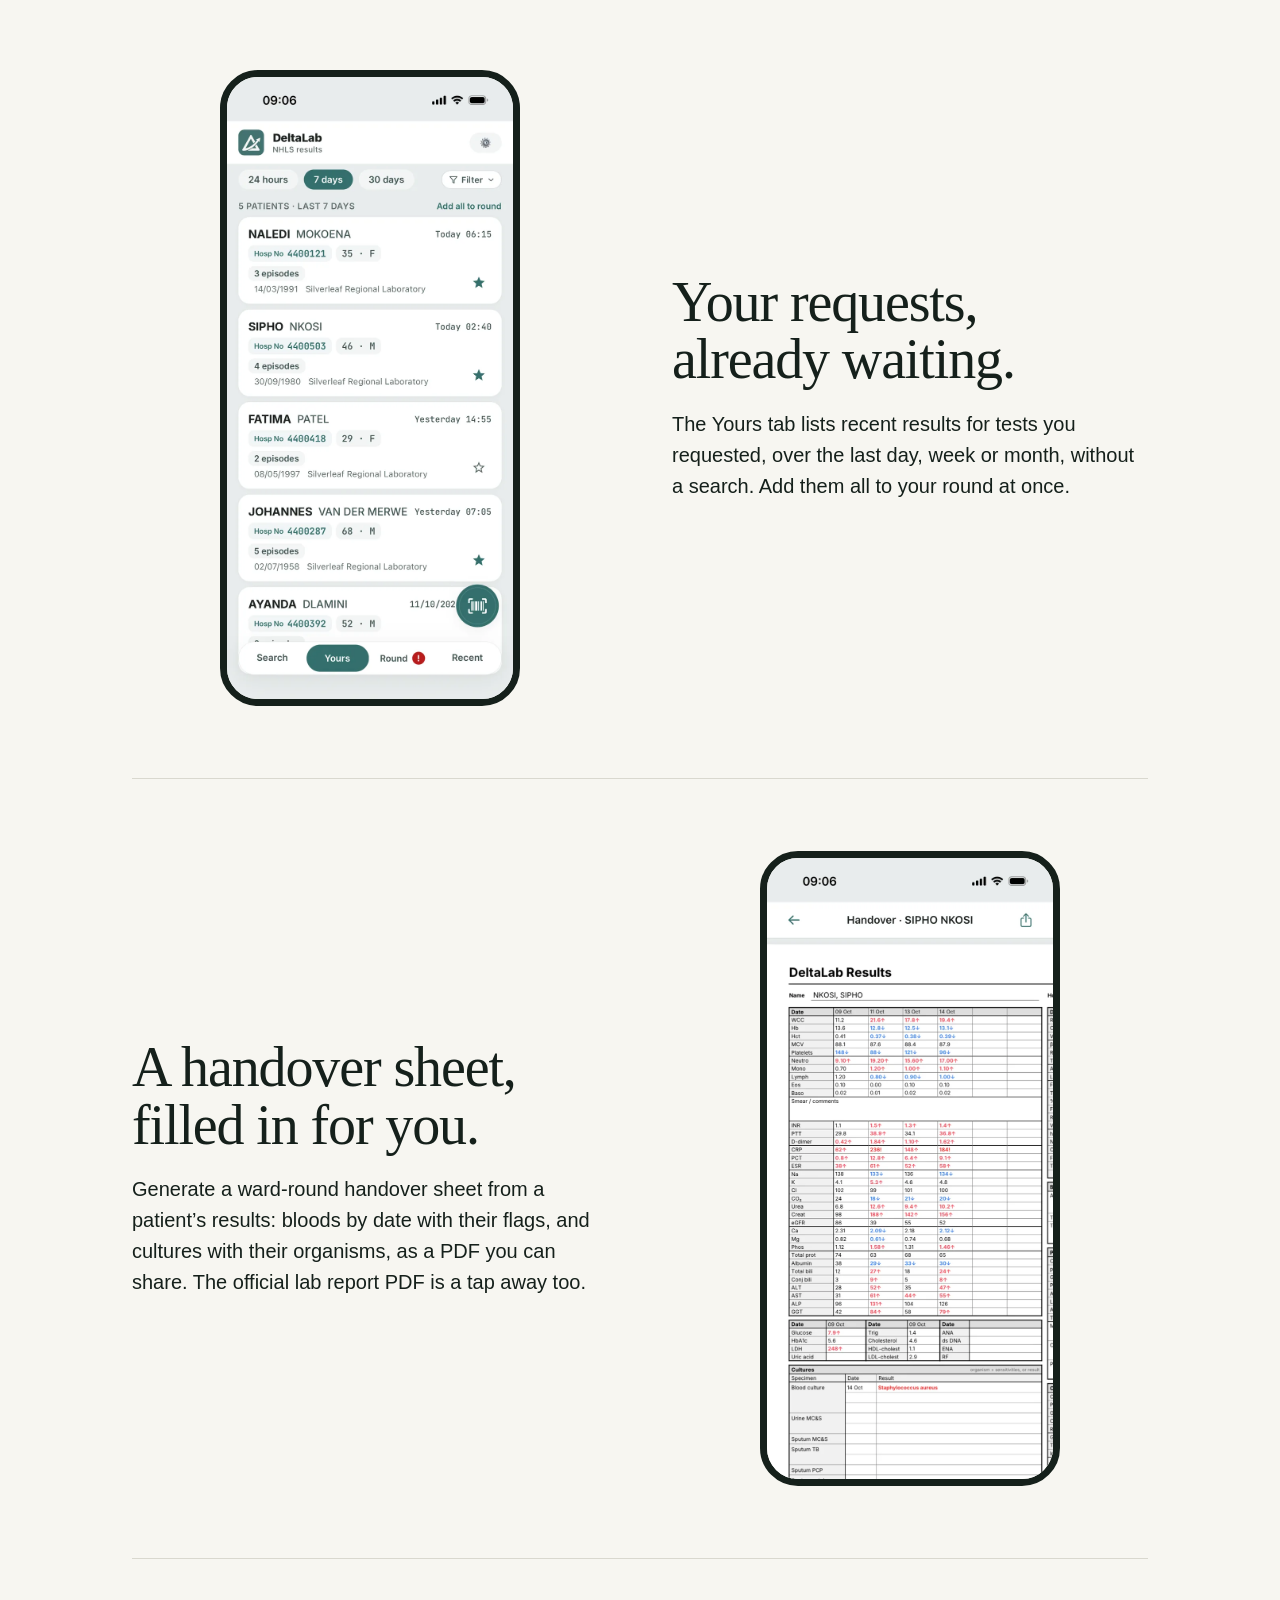
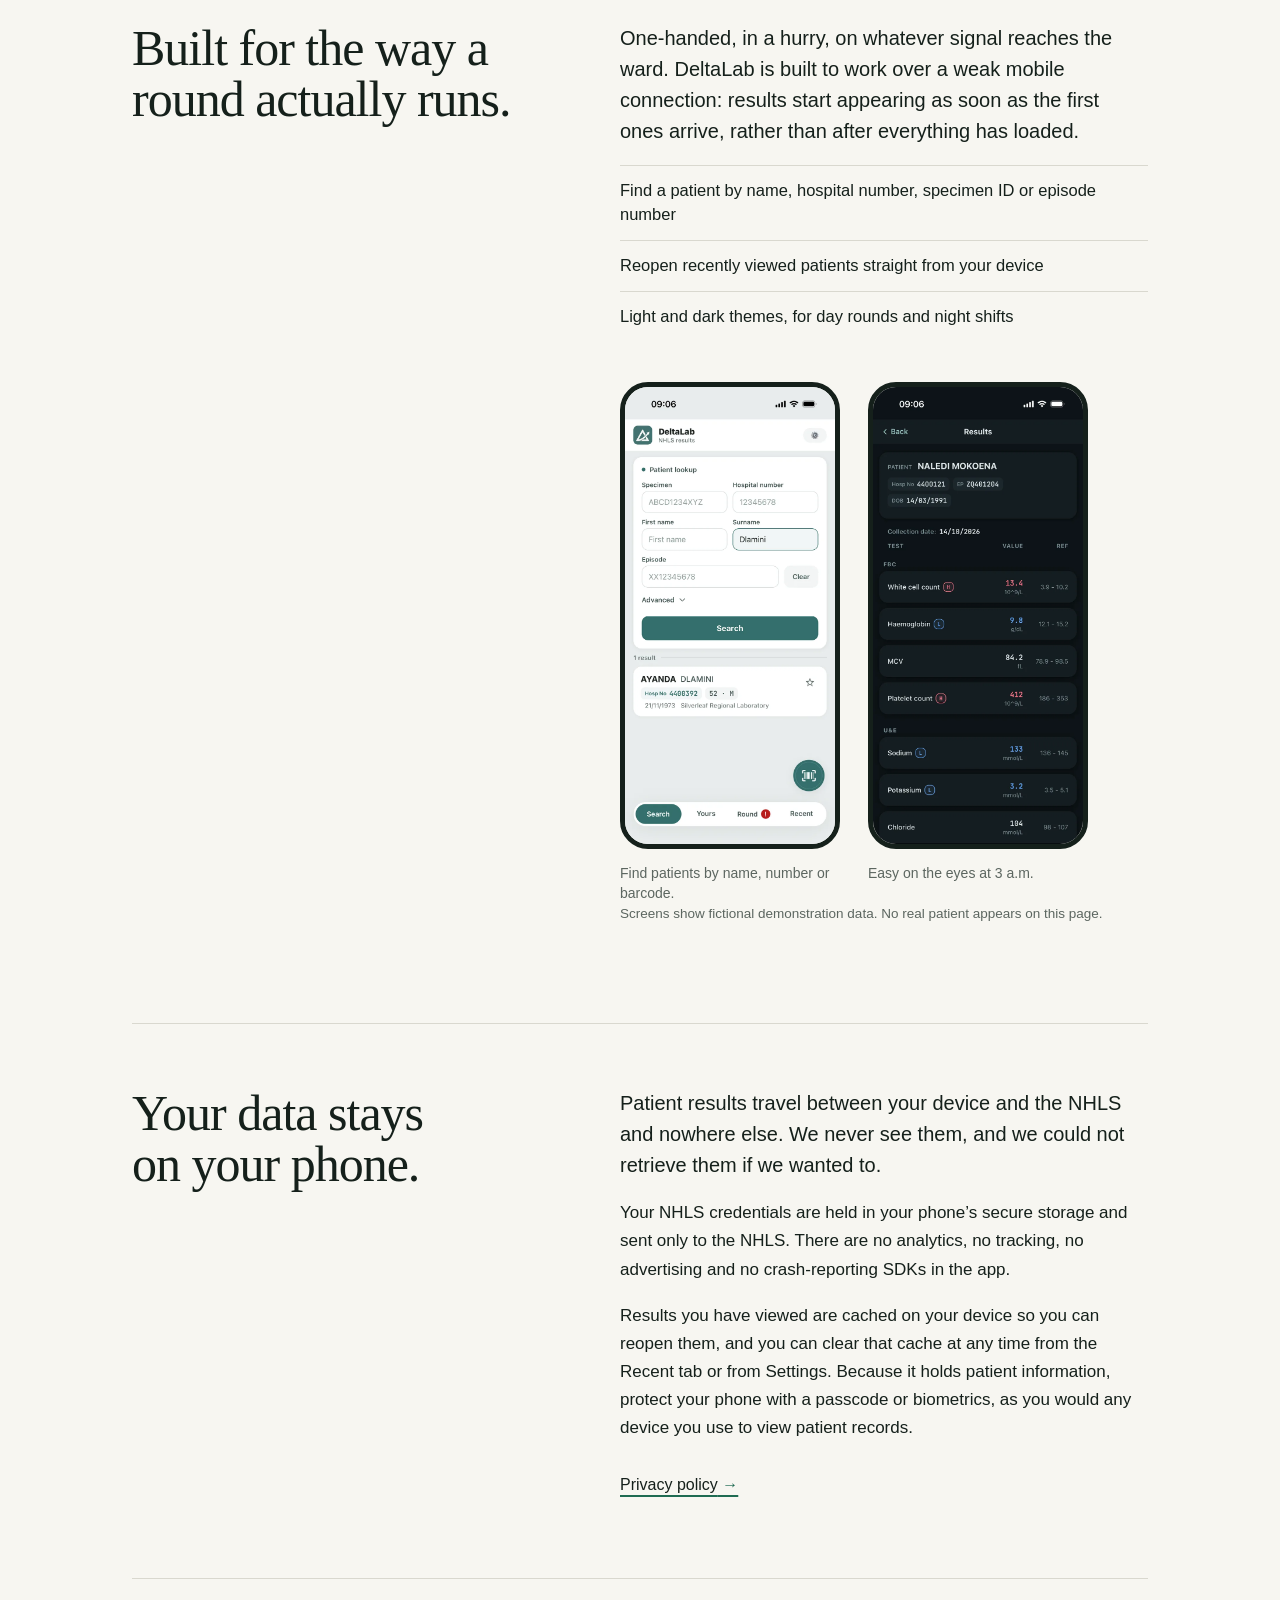
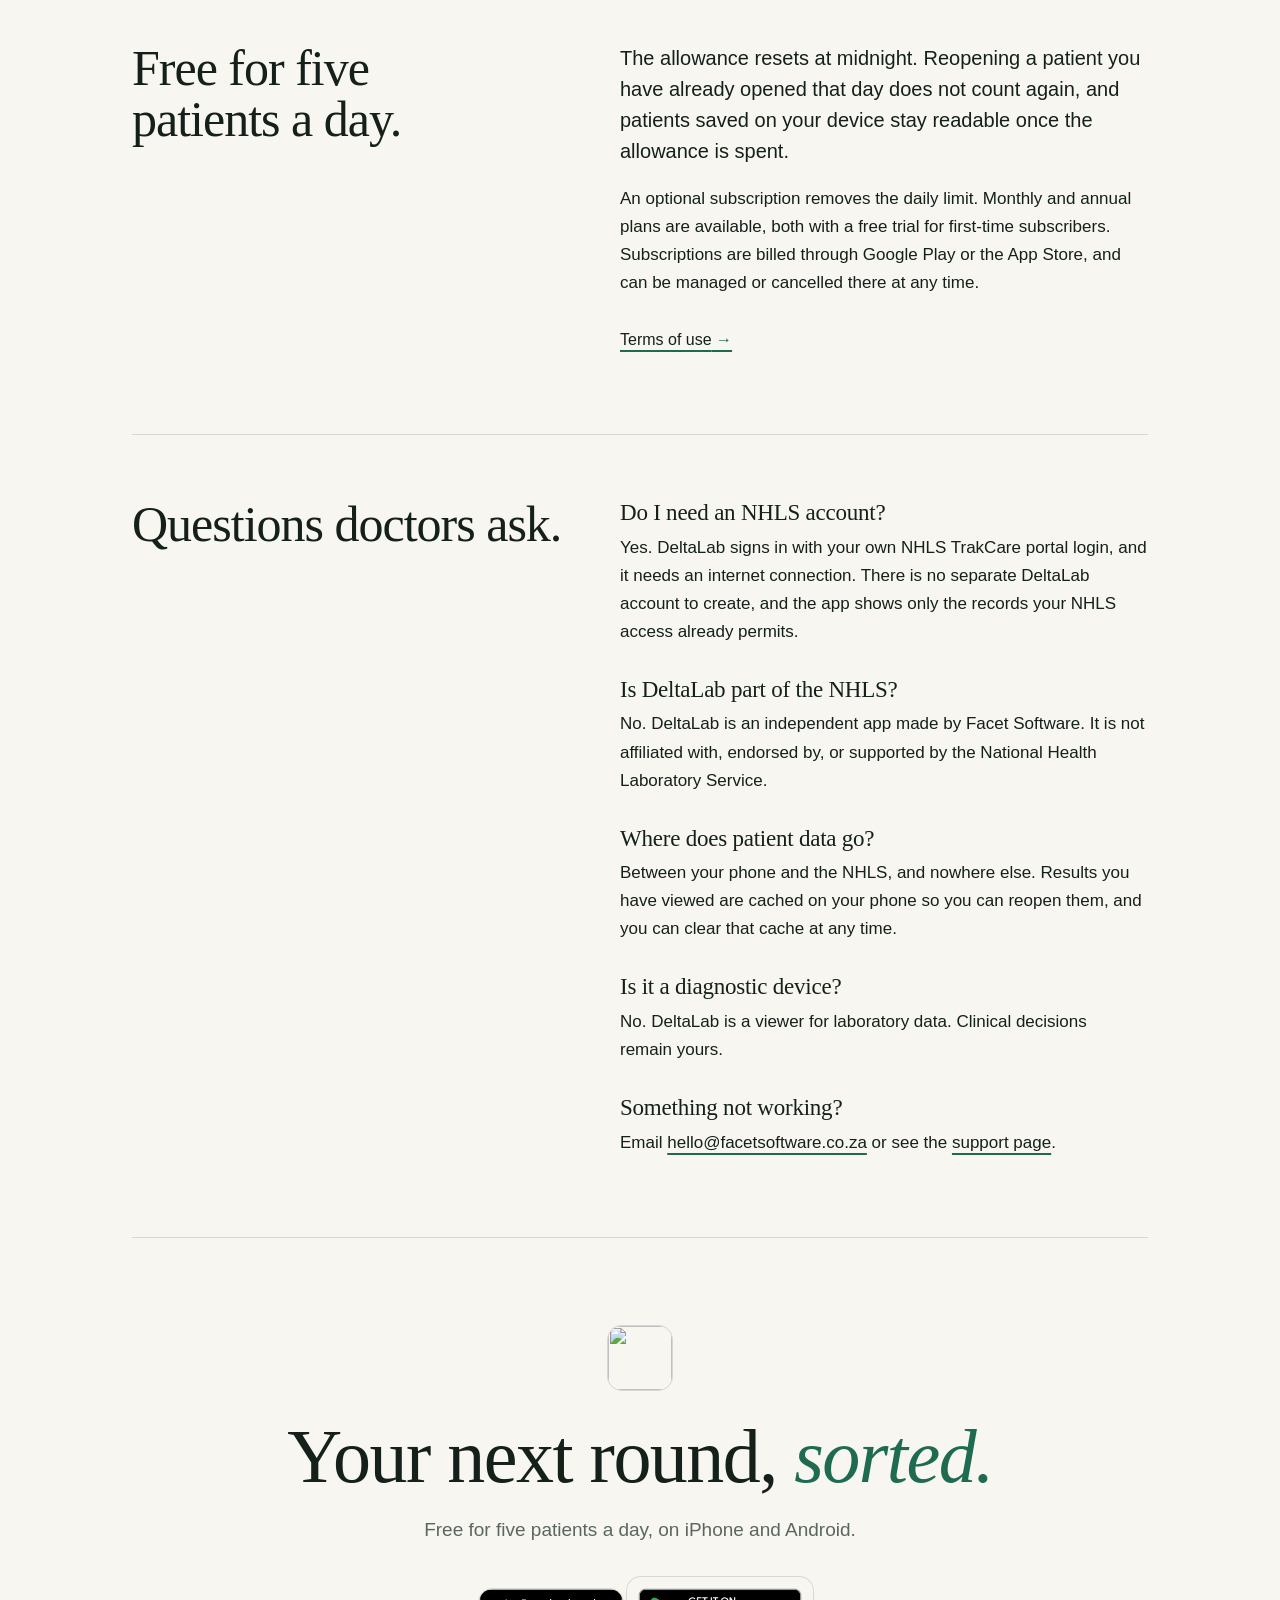
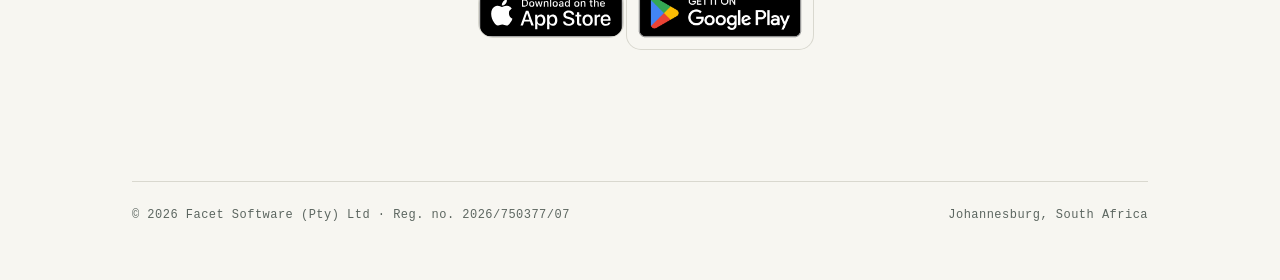
==== commit 189ba6ad: "site: South African English, iPhone Smart App Banner, sitemap dates - Every page declares lang="en-Z" ====
--- a/deltalab/index.html
+++ b/deltalab/index.html
@@ -1,5 +1,5 @@
 <!doctype html>
-<html lang="en">
+<html lang="en-ZA">
 <head>
   <meta charset="utf-8">
   <meta name="viewport" content="width=device-width, initial-scale=1">
@@ -19,6 +19,7 @@
   <meta name="twitter:title" content="DeltaLab — NHLS lab results, sorted">
   <meta name="twitter:description" content="Stop chasing bloods. Scan or search a patient and see their flagged NHLS lab results on your phone, using your own portal login.">
   <meta name="twitter:image" content="https://facetsoftware.co.za/img/og-deltalab.png">
+  <meta name="apple-itunes-app" content="app-id=6766098623">
   <meta name="theme-color" content="#F7F6F1" media="(prefers-color-scheme: light)">
   <meta name="theme-color" content="#101512" media="(prefers-color-scheme: dark)">
   <link rel="icon" href="/favicon.svg" type="image/svg+xml">
@@ -52,6 +53,19 @@
     }
   }
   </script>
+  <script type="application/ld+json">
+  {
+    "@context": "https://schema.org",
+    "@type": "FAQPage",
+    "mainEntity": [
+      { "@type": "Question", "name": "Do I need an NHLS account?", "acceptedAnswer": { "@type": "Answer", "text": "Yes. DeltaLab signs in with your own NHLS TrakCare portal login. There is no separate DeltaLab account to create, and the app shows only the records your NHLS access already permits." } },
+      { "@type": "Question", "name": "Is DeltaLab part of the NHLS?", "acceptedAnswer": { "@type": "Answer", "text": "No. DeltaLab is an independent app made by Facet Software. It is not affiliated with, endorsed by, or supported by the National Health Laboratory Service." } },
+      { "@type": "Question", "name": "Where does patient data go?", "acceptedAnswer": { "@type": "Answer", "text": "Patient results travel between your phone and the NHLS and nowhere else. Results you have viewed are cached on your phone so you can reopen them, and you can clear that cache at any time from the Recent tab or from Settings." } },
+      { "@type": "Question", "name": "What does DeltaLab cost?", "acceptedAnswer": { "@type": "Answer", "text": "It is free for five patients a day, resetting at midnight. An optional monthly or annual subscription removes the limit, with a free trial for first-time subscribers, billed through the App Store or Google Play." } },
+      { "@type": "Question", "name": "Is DeltaLab a diagnostic device?", "acceptedAnswer": { "@type": "Answer", "text": "No. DeltaLab is a viewer for laboratory data. Clinical decisions remain yours." } }
+    ]
+  }
+  </script>
 </head>
 <body>
   <div class="page">
@@ -63,85 +77,148 @@
     </header>
 
     <main>
-      <div class="product-hero">
-        <div>
+      <div class="dl-hero">
+        <div class="dl-hero-copy">
           <div class="appline">
             <img src="/img/deltalab-icon.png" width="52" height="52" alt="">
             <div><strong>DeltaLab</strong><span class="mono">For iPhone and Android</span></div>
           </div>
-          <h1>NHLS lab results, <em>sorted.</em></h1>
-          <p class="lede">Stop chasing bloods. DeltaLab is a native app for reading NHLS lab results on your phone. Sign in with the TrakCare portal login you already have, find your patient, and see what came back.</p>
-          <span class="mono status">Free for five patients a day</span>
+          <h1>Stop chasing <em>bloods.</em></h1>
+          <p class="lede">Scan a specimen barcode or search by name, and DeltaLab puts your patients’ NHLS lab results on your phone: flagged against their reference ranges, side by side across episodes, and waiting on your round list. Sign in with the TrakCare login you already have.</p>
+          <ul class="assure">
+            <li><svg viewBox="0 0 24 24" aria-hidden="true"><path d="M5 12.5l4.5 4.5L19 7.5"/></svg>Free for five patients a day</li>
+            <li><svg viewBox="0 0 24 24" aria-hidden="true"><path d="M5 12.5l4.5 4.5L19 7.5"/></svg>Your own NHLS login, no new account</li>
+            <li><svg viewBox="0 0 24 24" aria-hidden="true"><path d="M5 12.5l4.5 4.5L19 7.5"/></svg>Results stay on your phone</li>
+          </ul>
           <div class="get-app">
             <a class="store-badge" href="https://apps.apple.com/za/app/deltalab/id6766098623"><img src="/img/badges/app-store-black-en.svg" width="144" height="48" alt="Download on the App Store"></a>
             <a class="store-badge store-badge-play" href="https://play.google.com/store/apps/details?id=com.labloupe.app"><img src="/img/badges/google-play-en.png" width="186" height="72" alt="Get it on Google Play"></a>
           </div>
         </div>
-        <figure class="device">
-          <img src="/img/deltalab-results.webp" fetchpriority="high" width="720" height="1565" alt="DeltaLab results screen: a full blood count and U&amp;E with high and low values flagged in red and blue beside their reference ranges.">
-        </figure>
+        <div class="dl-hero-art">
+          <figure class="device">
+            <img src="/img/deltalab-results.webp" fetchpriority="high" width="720" height="1565" alt="DeltaLab results screen: a full blood count and U&amp;E with high and low values flagged in red and blue beside their reference ranges.">
+          </figure>
+          <div class="chase" role="img" aria-label="A ward to-do list with three jobs ticked off: chase U&amp;E for bed 4, potassium low at 3.2; chase FBC for bed 7, haemoglobin low at 9.8; chase CRP for bed 12, high at 146.">
+            <div class="chase-row"><span class="tick"></span><s>Chase U&amp;E, bed 4</s><span class="chip">K <b class="lo">L</b> <span class="lo">3.2</span></span></div>
+            <div class="chase-row"><span class="tick"></span><s>Chase FBC, bed 7</s><span class="chip">Hb <b class="lo">L</b> <span class="lo">9.8</span></span></div>
+            <div class="chase-row"><span class="tick"></span><s>Chase CRP, bed 12</s><span class="chip">CRP <b class="hi">H</b> <span class="hi">146</span></span></div>
+          </div>
+        </div>
       </div>
 
-      <section class="row" aria-labelledby="does-h">
-        <div class="mono" id="does-h">01 — What it does</div>
-        <div>
-          <ul class="features">
+      <section class="scan-flow" aria-labelledby="scan-h">
+        <div class="scan-head">
+          <h2 id="scan-h">Skip the <em>typing.</em></h2>
+          <p>Point your phone at the barcode on a specimen tube. DeltaLab looks up that specimen, you tap the patient, and their results open with high and low values flagged.</p>
+        </div>
+        <ol class="steps">
+          <li>
+            <span class="step-word">Scan.</span>
+            <div class="step-card cam" role="img" aria-label="The barcode scanner: a specimen tube label framed by the camera, with its code ABCD1234XYZ read.">
+              <div class="tube"><div class="tube-label"><svg viewBox="0 0 191 40" preserveAspectRatio="none" aria-hidden="true"><rect x="0" width="3" height="40"/><rect x="6" width="3" height="40"/><rect x="10" width="1" height="40"/><rect x="14" width="1" height="40"/><rect x="16" width="3" height="40"/><rect x="21" width="1" height="40"/><rect x="23" width="1" height="40"/><rect x="27" width="3" height="40"/><rect x="31" width="1" height="40"/><rect x="33" width="1" height="40"/><rect x="35" width="1" height="40"/><rect x="37" width="1" height="40"/><rect x="41" width="2" height="40"/><rect x="46" width="1" height="40"/><rect x="48" width="2" height="40"/><rect x="53" width="1" height="40"/><rect x="55" width="3" height="40"/><rect x="60" width="3" height="40"/><rect x="64" width="2" height="40"/><rect x="68" width="1" height="40"/><rect x="71" width="1" height="40"/><rect x="73" width="1" height="40"/><rect x="77" width="1" height="40"/><rect x="80" width="3" height="40"/><rect x="84" width="1" height="40"/><rect x="86" width="1" height="40"/><rect x="88" width="1" height="40"/><rect x="92" width="3" height="40"/><rect x="98" width="3" height="40"/><rect x="102" width="1" height="40"/><rect x="105" width="2" height="40"/><rect x="108" width="2" height="40"/><rect x="112" width="1" height="40"/><rect x="116" width="1" height="40"/><rect x="118" width="1" height="40"/><rect x="120" width="1" height="40"/><rect x="122" width="3" height="40"/><rect x="128" width="1" height="40"/><rect x="130" width="3" height="40"/><rect x="134" width="1" height="40"/><rect x="138" width="3" height="40"/><rect x="142" width="3" height="40"/><rect x="148" width="1" height="40"/><rect x="150" width="2" height="40"/><rect x="154" width="1" height="40"/><rect x="156" width="1" height="40"/><rect x="160" width="1" height="40"/><rect x="162" width="1" height="40"/><rect x="164" width="3" height="40"/><rect x="169" width="1" height="40"/><rect x="172" width="2" height="40"/><rect x="177" width="1" height="40"/><rect x="179" width="1" height="40"/><rect x="181" width="1" height="40"/><rect x="183" width="2" height="40"/><rect x="187" width="3" height="40"/></svg><span>ABCD1234XYZ</span></div></div>
+              <div class="viewfinder"><b></b><b></b><b></b><b></b><i></i></div>
+              <span class="read">ABCD1234XYZ</span>
+            </div>
+          </li>
+          <li>
+            <span class="step-word">Tap.</span>
+            <div class="step-card app" role="img" aria-label="The matching patient, Naledi Mokoena, being tapped in the search results.">
+              <div class="pt tapped"><strong>NALEDI <span>MOKOENA</span></strong><div class="pt-tags"><span class="hn"><small>Hosp No</small> 4400121</span><span>35 · F</span></div><div class="pt-sub">14/03/1991</div><span class="ripple" aria-hidden="true"></span></div>
+              <div class="pt dim"><strong>SIPHO <span>NKOSI</span></strong><div class="pt-tags"><span class="hn"><small>Hosp No</small> 4400503</span><span>46 · M</span></div></div>
+            </div>
+          </li>
+          <li>
+            <span class="step-word">Sorted.</span>
+            <div class="step-card app" role="img" aria-label="Naledi Mokoena’s results: potassium low at 3.2, haemoglobin low at 9.8, platelet count high at 412.">
+              <div class="who">Patient <b>NALEDI MOKOENA</b></div>
+              <div class="res"><span>Potassium</span><b class="flag lo">L</b><span class="val lo">3.2</span></div>
+              <div class="res"><span>Haemoglobin</span><b class="flag lo">L</b><span class="val lo">9.8</span></div>
+              <div class="res"><span>Platelet count</span><b class="flag hi">H</b><span class="val hi">412</span></div>
+            </div>
+          </li>
+        </ol>
+      </section>
+
+      <section class="story" aria-labelledby="round-h">
+        <div class="story-copy">
+          <h2 id="round-h">Know when a culture turns positive.</h2>
+          <p>Add patients to your round list and tap Update. DeltaLab flags a new positive culture with its organism, and shows which tests are still pending for everyone else.</p>
+        </div>
+        <figure class="device">
+          <img src="/img/deltalab-round.webp" width="720" height="1565" loading="lazy" alt="DeltaLab round list: three patients, one flagged with a new positive blood culture growing Staphylococcus aureus, the others showing tests still pending.">
+        </figure>
+      </section>
+
+      <section class="story" aria-labelledby="timeline-h">
+        <div class="story-copy">
+          <h2 id="timeline-h">See the change, not just the number.</h2>
+          <p>Every result across all of a patient’s episodes, in one table. High and low values are shaded, with arrows for the direction of change. Narrow it to one test set, or to abnormal values only.</p>
+        </div>
+        <figure class="device">
+          <img src="/img/deltalab-timeline.webp" width="720" height="1565" loading="lazy" alt="DeltaLab timeline: one patient’s tests across several collection dates, with high and low values shaded and trend arrows.">
+        </figure>
+      </section>
+
+      <section class="story" aria-labelledby="yours-h">
+        <div class="story-copy">
+          <h2 id="yours-h">Your requests, already waiting.</h2>
+          <p>The Yours tab lists recent results for tests you requested, over the last day, week or month, without a search. Add them all to your round at once.</p>
+        </div>
+        <figure class="device">
+          <img src="/img/deltalab-yours.webp" width="720" height="1565" loading="lazy" alt="DeltaLab Yours tab: five patients with recent results from the last seven days, each with their episode count, and an Add all to round button.">
+        </figure>
+      </section>
+
+      <section class="story" aria-labelledby="handover-h">
+        <div class="story-copy">
+          <h2 id="handover-h">A handover sheet, filled in for you.</h2>
+          <p>Generate a ward-round handover sheet from a patient’s results: bloods by date with their flags, and cultures with their organisms, as a PDF you can share. The official lab report PDF is a tap away too.</p>
+        </div>
+        <figure class="device">
+          <img src="/img/deltalab-handover.webp" width="720" height="1565" loading="lazy" alt="DeltaLab handover sheet PDF: a patient’s bloods across four dates with high and low values marked, and a positive blood culture listed under cultures.">
+        </figure>
+      </section>
+
+      <section class="split" aria-labelledby="ward-h">
+        <h2 id="ward-h">Built for the way a round actually runs.</h2>
+        <div class="prose">
+          <p class="big">One-handed, in a hurry, on whatever signal reaches the ward. DeltaLab is built to work over a weak mobile connection: results start appearing as soon as the first ones arrive, rather than after everything has loaded.</p>
+          <ul class="also">
             <li>Find a patient by name, hospital number, specimen ID or episode number</li>
-            <li>Scan a specimen barcode instead of typing</li>
-            <li>Read results with high and low flags and reference ranges, and see what is still pending</li>
-            <li>Compare every result across all of a patient’s episodes in one timeline</li>
-            <li>Keep a ward-round list that flags new positive cultures and shows what is still pending</li>
-            <li>See recent results for tests you requested, without searching</li>
-            <li>Open and share the official lab report PDF</li>
-            <li>Generate a ward-round handover sheet from a patient’s results</li>
             <li>Reopen recently viewed patients straight from your device</li>
             <li>Light and dark themes, for day rounds and night shifts</li>
           </ul>
-        </div>
-      </section>
-
-      <section class="row" aria-labelledby="ward-h">
-        <div class="mono">02 — On the ward</div>
-        <div class="prose">
-          <h2 id="ward-h">Built for the way a round actually runs.</h2>
-          <p class="big">One-handed, in a hurry, on hospital wi-fi. Results start appearing as soon as the first ones arrive rather than after everything has loaded, and recently viewed patients reopen straight from your device.</p>
-          <div class="shots">
+          <div class="pair">
             <figure class="device">
               <img src="/img/deltalab-search.webp" width="720" height="1565" loading="lazy" alt="DeltaLab search screen: patient lookup by specimen, hospital number, name or episode, with one matching patient and a barcode scan button.">
-              <figcaption>Search by name, number or barcode.</figcaption>
+              <figcaption>Find patients by name, number or barcode.</figcaption>
             </figure>
             <figure class="device">
-              <img src="/img/deltalab-timeline.webp" width="720" height="1565" loading="lazy" alt="DeltaLab timeline: one patient's tests across several collection dates, with high and low values shaded and trend arrows.">
-              <figcaption>Every episode, side by side.</figcaption>
+              <img src="/img/deltalab-results-dark.webp" width="720" height="1565" loading="lazy" alt="DeltaLab results screen in the dark theme, with high and low values flagged.">
+              <figcaption>Easy on the eyes at 3 a.m.</figcaption>
             </figure>
-            <figure class="device">
-              <img src="/img/deltalab-round.webp" width="720" height="1565" loading="lazy" alt="DeltaLab round list: three patients, one flagged with a new positive blood culture growing Staphylococcus aureus, the others showing tests still pending.">
-              <figcaption>Your round, with new cultures flagged.</figcaption>
-            </figure>
           </div>
           <p class="fine">Screens show fictional demonstration data. No real patient appears on this page.</p>
         </div>
       </section>
 
-      <section class="row" aria-labelledby="privacy-h">
-        <div class="mono">03 — Privacy</div>
+      <section class="split" aria-labelledby="privacy-h">
+        <h2 id="privacy-h">Your data stays on your phone.</h2>
         <div class="prose">
-          <h2 id="privacy-h">Your data stays on your phone.</h2>
-          <p class="big">Patient results travel between your device and the NHLS and nowhere else — we never see them, and we could not retrieve them if we wanted to.</p>
-          <p>Your NHLS credentials are held in your phone's secure storage and sent only to the NHLS. There are no analytics, no tracking, no advertising and no crash-reporting SDKs in the app.</p>
+          <p class="big">Patient results travel between your device and the NHLS and nowhere else. We never see them, and we could not retrieve them if we wanted to.</p>
+          <p>Your NHLS credentials are held in your phone’s secure storage and sent only to the NHLS. There are no analytics, no tracking, no advertising and no crash-reporting SDKs in the app.</p>
           <p>Results you have viewed are cached on your device so you can reopen them, and you can clear that cache at any time from the Recent tab or from Settings. Because it holds patient information, protect your phone with a passcode or biometrics, as you would any device you use to view patient records.</p>
           <div class="textlinks">
             <a class="arrow" href="/deltalab/privacy/">Privacy policy</a>
-            <a class="arrow" href="/deltalab/terms/">Terms of use</a>
-          </div>
-        </div>
-      </section>
-
-      <section class="row" aria-labelledby="price-h">
-        <div class="mono">04 — Pricing</div>
+          </div>
+        </div>
+      </section>
+
+      <section class="split" aria-labelledby="price-h">
+        <h2 id="price-h">Free for five patients a day.</h2>
         <div class="prose">
-          <h2 id="price-h">Free for five patients a day.</h2>
-          <p class="big">DeltaLab is free to use for five patients per day, resetting at midnight. Reopening a patient you have already opened that day does not count again, and patients saved on your device stay readable once the allowance is spent.</p>
+          <p class="big">The allowance resets at midnight. Reopening a patient you have already opened that day does not count again, and patients saved on your device stay readable once the allowance is spent.</p>
           <p>An optional subscription removes the daily limit. Monthly and annual plans are available, both with a free trial for first-time subscribers. Subscriptions are billed through Google Play or the App Store, and can be managed or cancelled there at any time.</p>
           <div class="textlinks">
             <a class="arrow" href="/deltalab/terms/">Terms of use</a>
@@ -149,19 +226,29 @@
         </div>
       </section>
 
-      <section class="row" aria-labelledby="important-h">
-        <div class="mono" id="important-h">05 — Important</div>
-        <div class="prose">
-          <p>DeltaLab is an independent app. It is not affiliated with, endorsed by, or supported by the National Health Laboratory Service. It requires your own valid NHLS portal account and an internet connection, and it shows only the records that account is already entitled to see.</p>
-          <p>It is a viewer for laboratory data and is not a diagnostic device — clinical decisions remain yours.</p>
-        </div>
-      </section>
-
-      <section class="row contact" aria-labelledby="support-h">
-        <div class="mono" id="support-h">06 — Support</div>
-        <div>
-          <a class="email" href="mailto:hello@facetsoftware.co.za">hello@facetsoftware.co.za</a>
-          <p>Questions or problems. <a href="/deltalab/support/">Support page</a></p>
+      <section class="split" aria-labelledby="faq-h">
+        <h2 id="faq-h">Questions doctors ask.</h2>
+        <div class="faq">
+          <h3>Do I need an NHLS account?</h3>
+          <p>Yes. DeltaLab signs in with your own NHLS TrakCare portal login, and it needs an internet connection. There is no separate DeltaLab account to create, and the app shows only the records your NHLS access already permits.</p>
+          <h3>Is DeltaLab part of the NHLS?</h3>
+          <p>No. DeltaLab is an independent app made by Facet Software. It is not affiliated with, endorsed by, or supported by the National Health Laboratory Service.</p>
+          <h3>Where does patient data go?</h3>
+          <p>Between your phone and the NHLS, and nowhere else. Results you have viewed are cached on your phone so you can reopen them, and you can clear that cache at any time.</p>
+          <h3>Is it a diagnostic device?</h3>
+          <p>No. DeltaLab is a viewer for laboratory data. Clinical decisions remain yours.</p>
+          <h3>Something not working?</h3>
+          <p>Email <a href="mailto:hello@facetsoftware.co.za">hello@facetsoftware.co.za</a> or see the <a href="/deltalab/support/">support page</a>.</p>
+        </div>
+      </section>
+
+      <section class="dl-cta" aria-labelledby="cta-h">
+        <img src="/img/deltalab-icon.png" width="64" height="64" alt="">
+        <h2 id="cta-h">Your next round, <em>sorted.</em></h2>
+        <p>Free for five patients a day, on iPhone and Android.</p>
+        <div class="get-app">
+          <a class="store-badge" href="https://apps.apple.com/za/app/deltalab/id6766098623"><img src="/img/badges/app-store-black-en.svg" width="144" height="48" alt="Download on the App Store"></a>
+          <a class="store-badge store-badge-play" href="https://play.google.com/store/apps/details?id=com.labloupe.app"><img src="/img/badges/google-play-en.png" width="186" height="72" alt="Get it on Google Play"></a>
         </div>
       </section>
     </main>
@@ -169,7 +256,6 @@
     <footer>
       <span class="mono">© 2026 Facet Software (Pty) Ltd · Reg. no. 2026/750377/07</span>
       <span class="mono">Johannesburg, South Africa</span>
-      <span class="mono trademarks">Apple, the Apple logo and App Store are trademarks of Apple Inc., registered in the U.S. and other countries. Google Play and the Google Play logo are trademarks of Google LLC.</span>
     </footer>
   </div>
 </body>
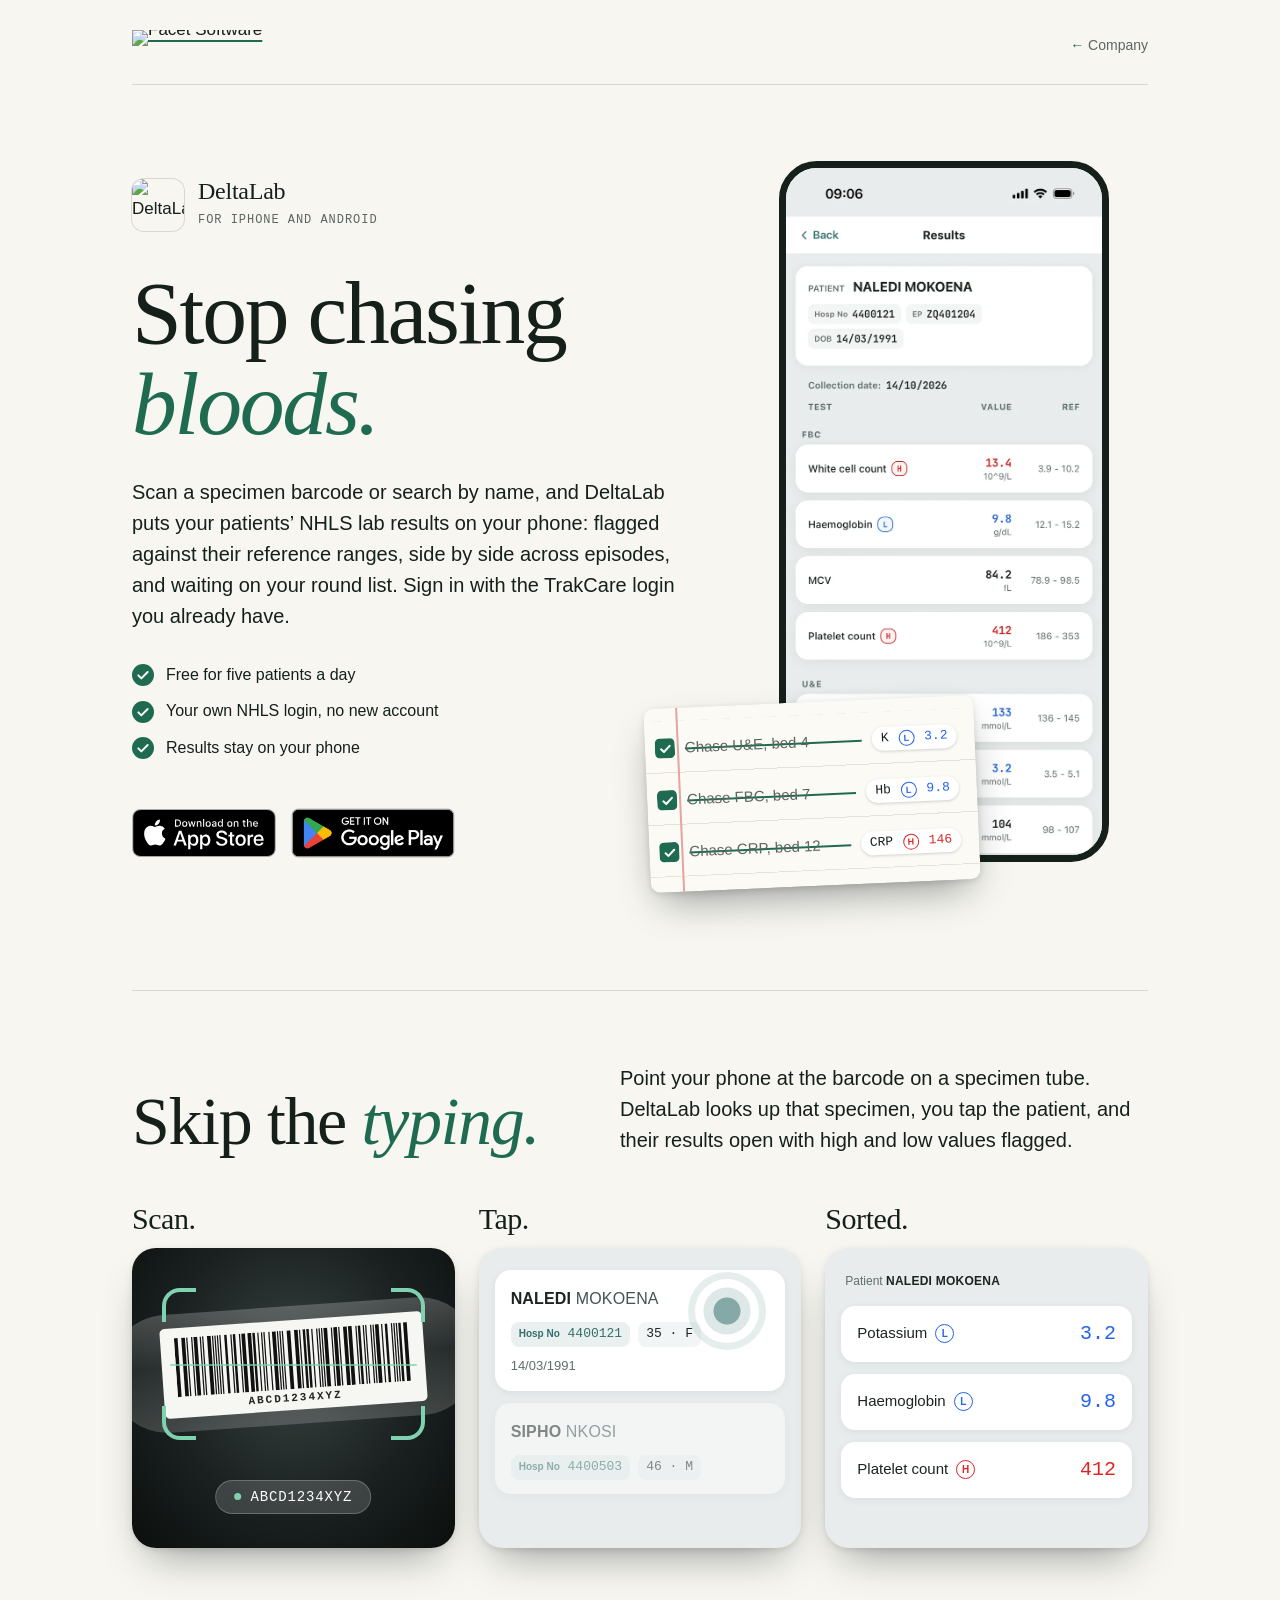
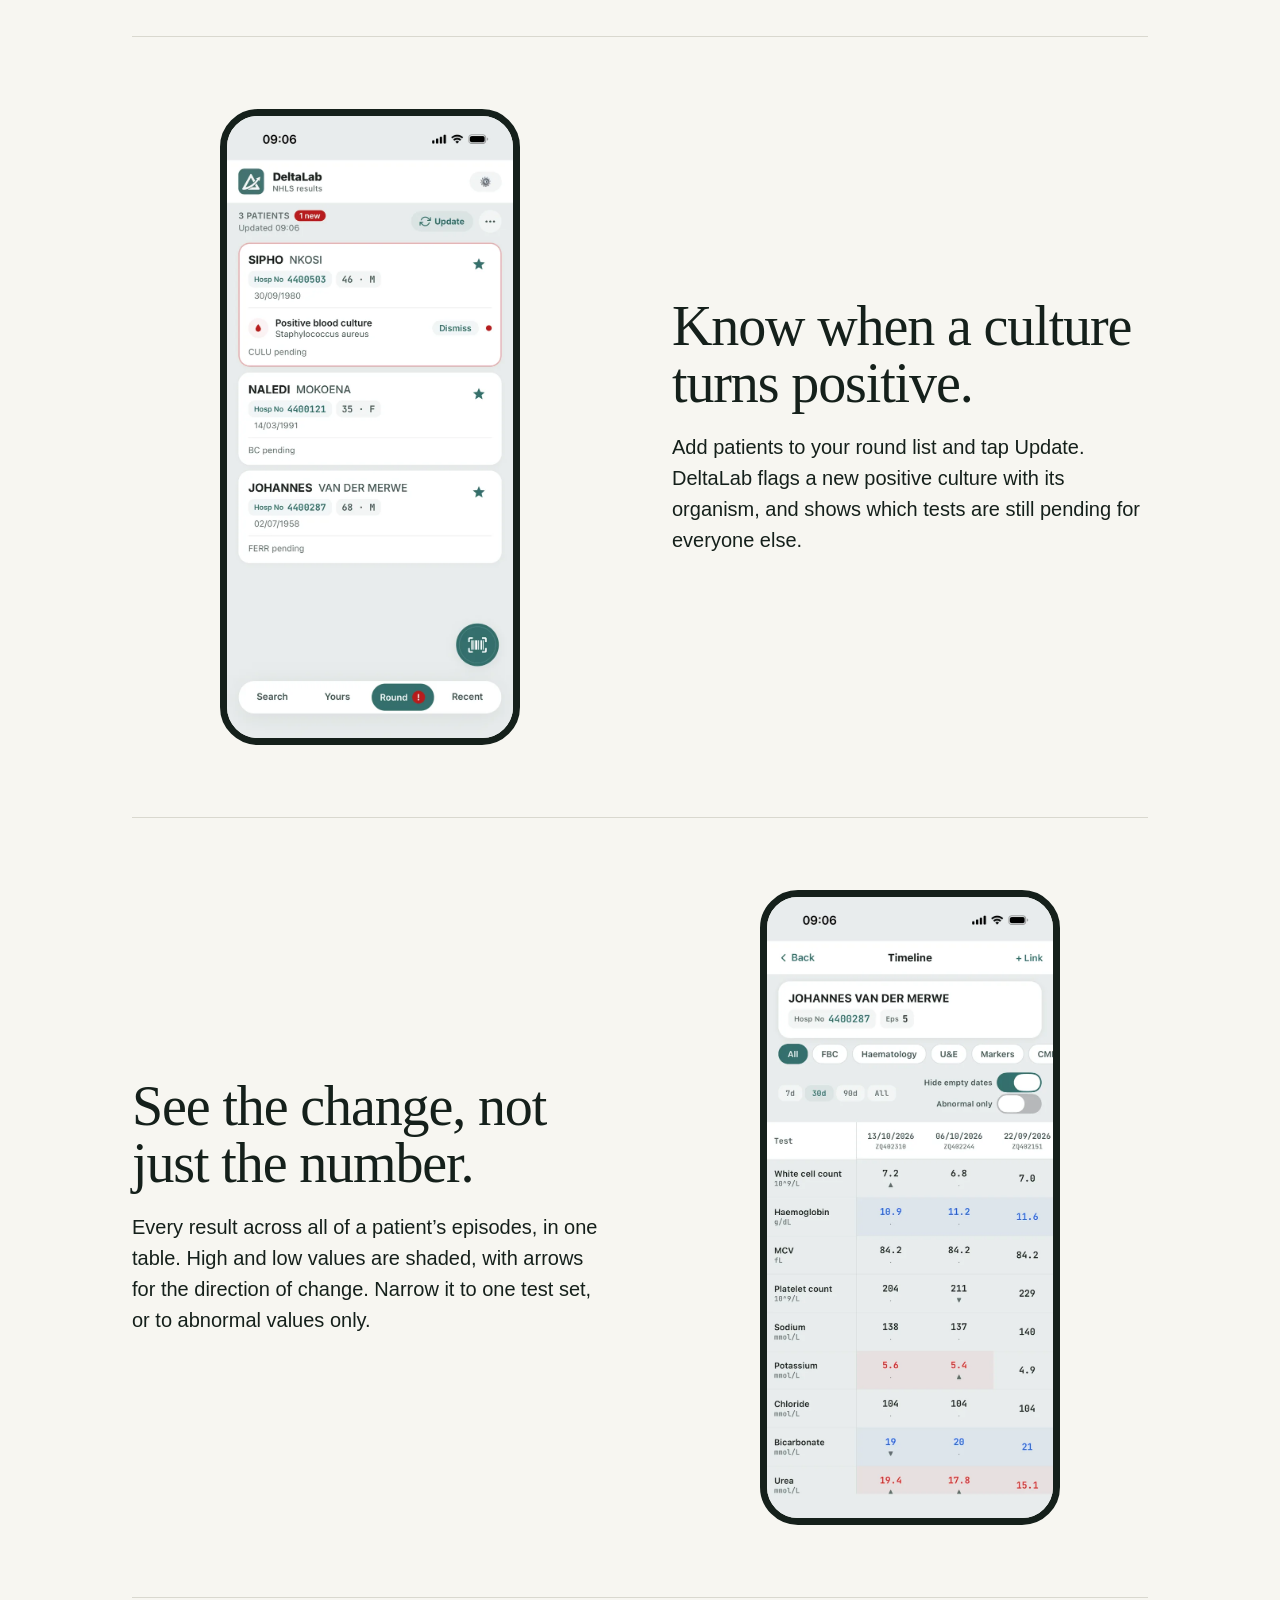
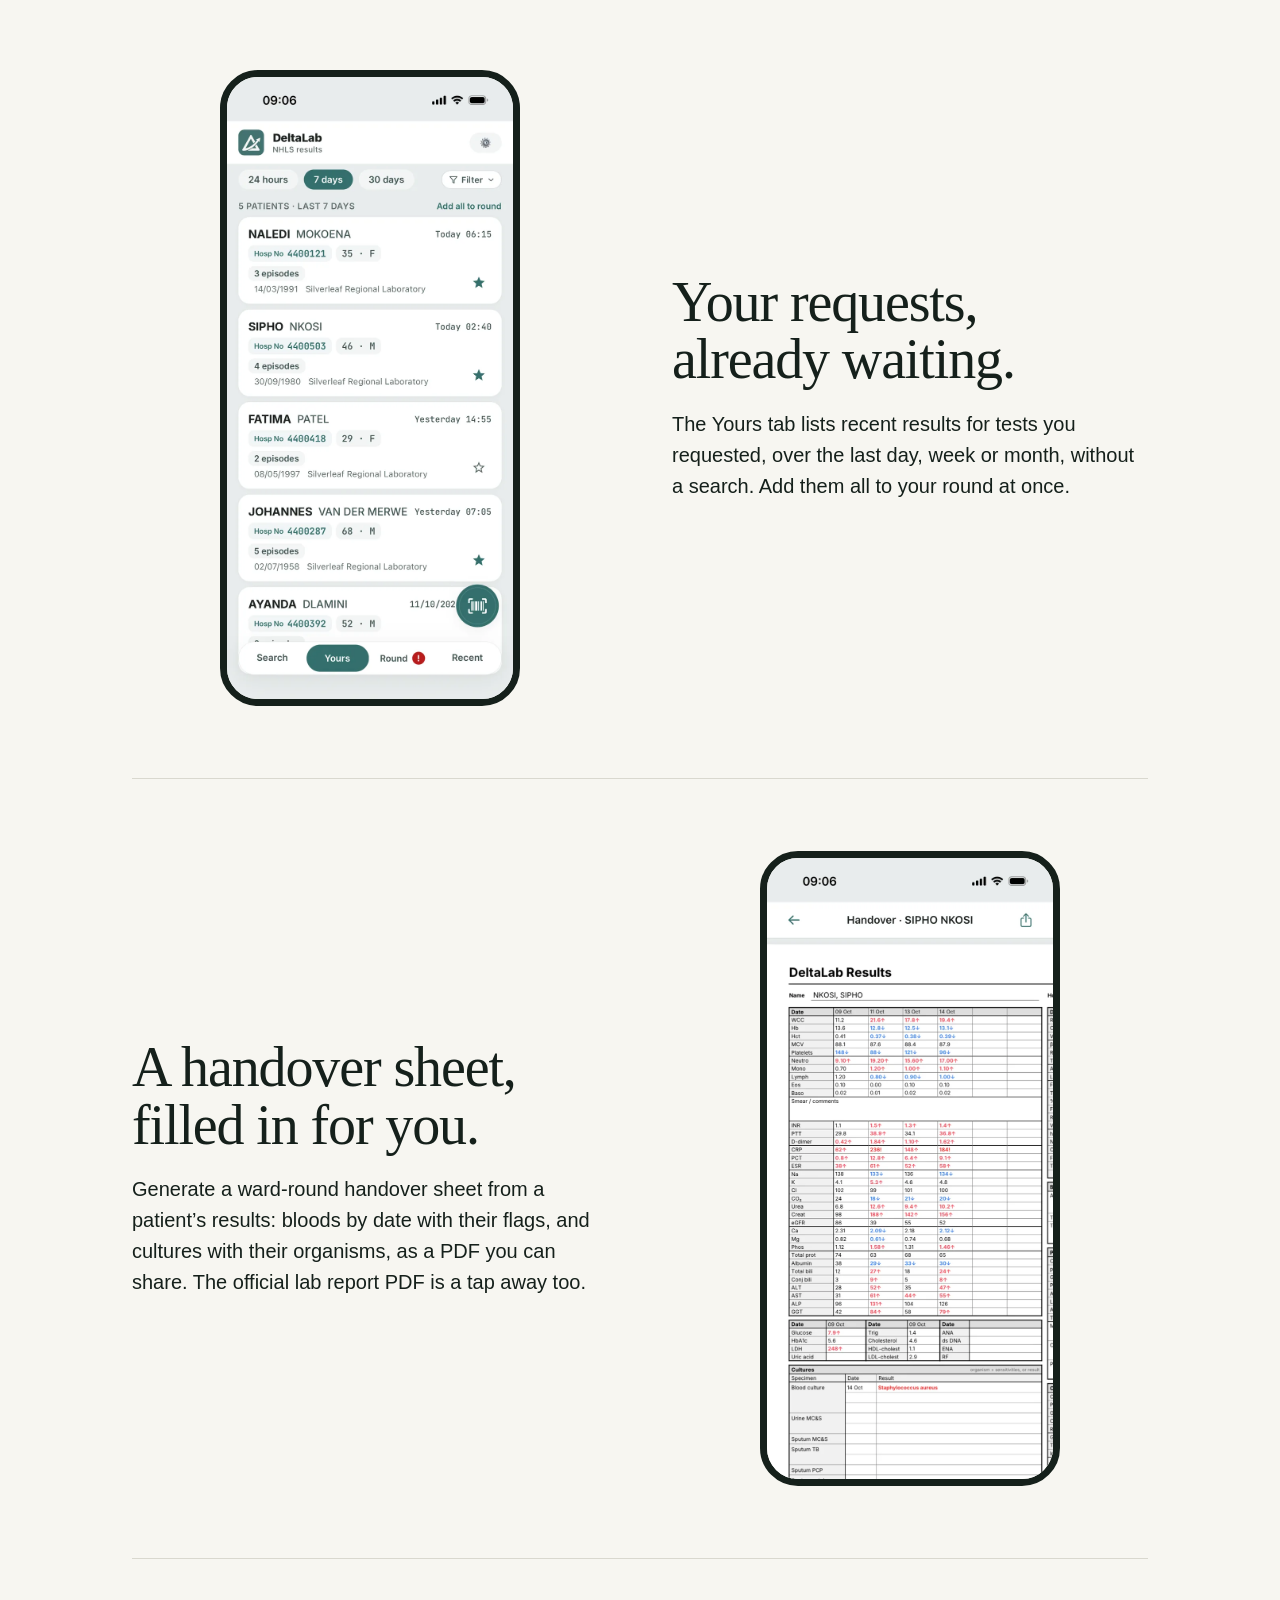
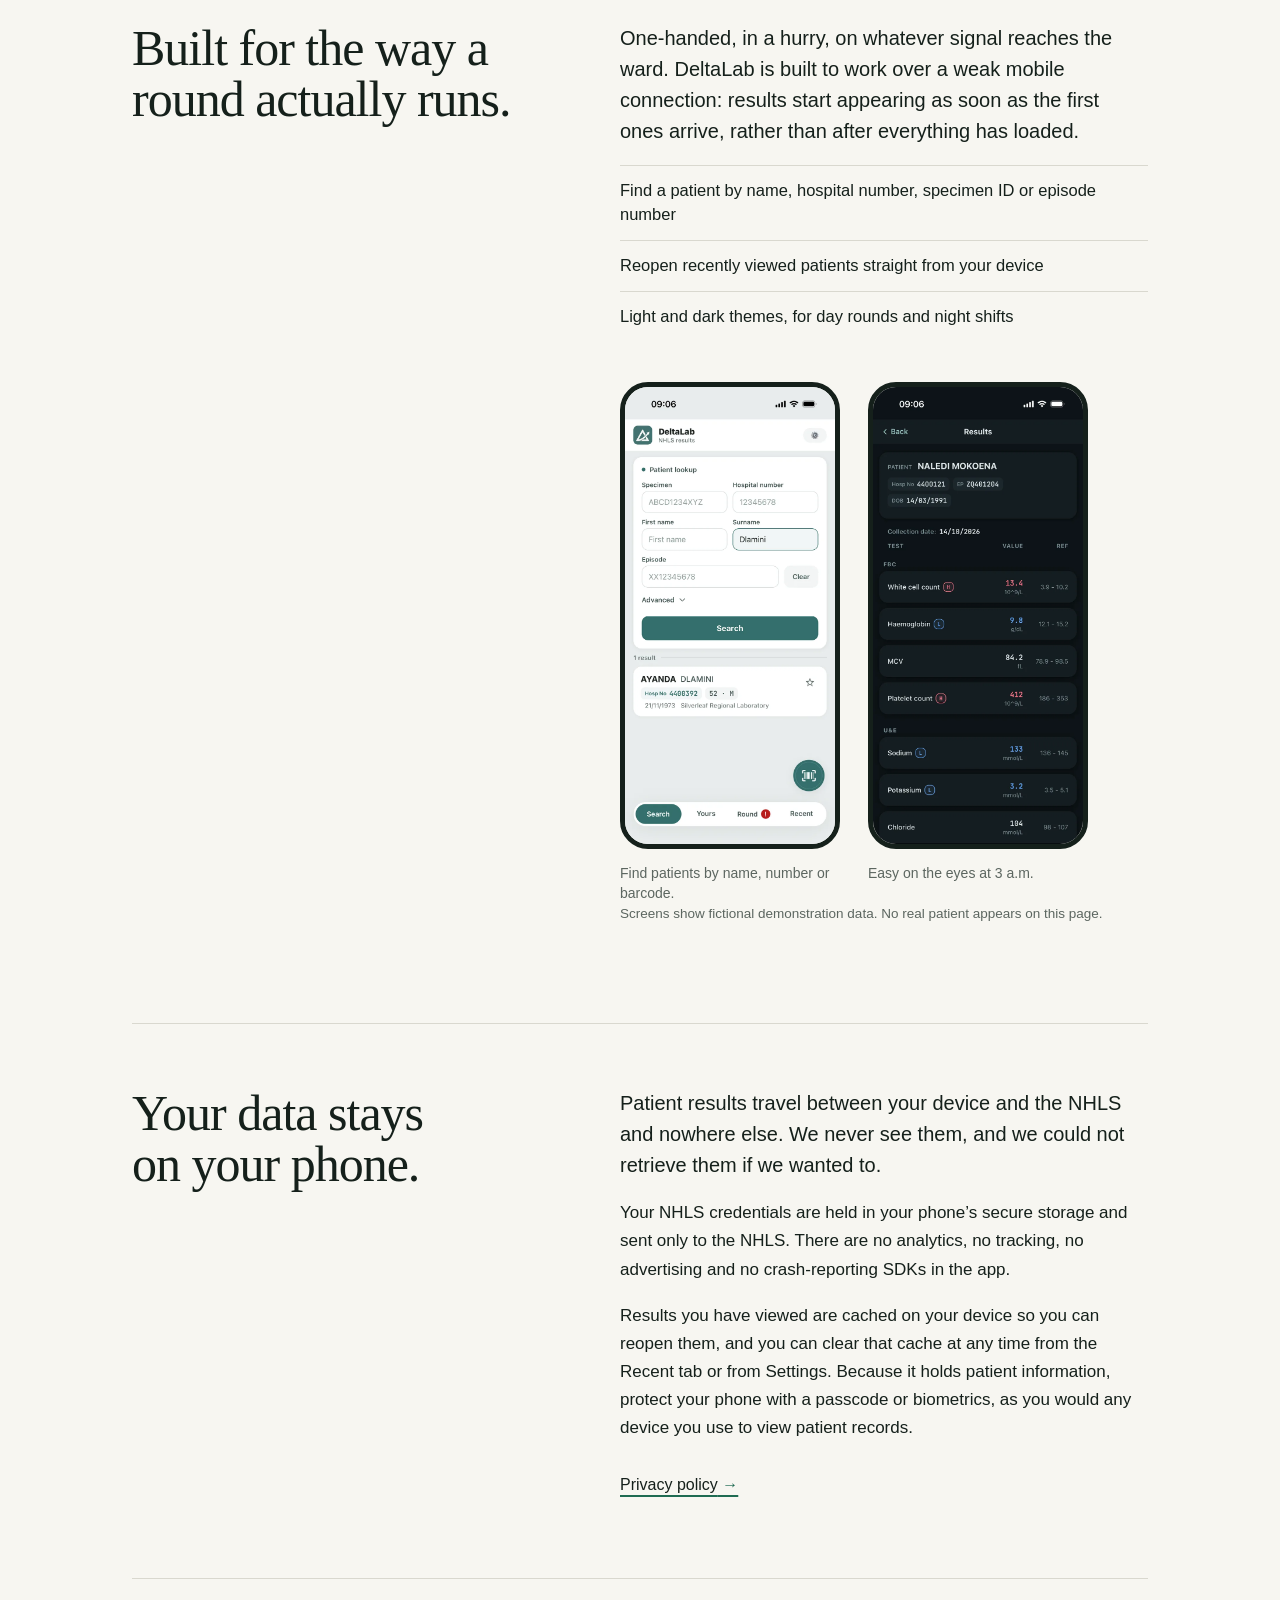
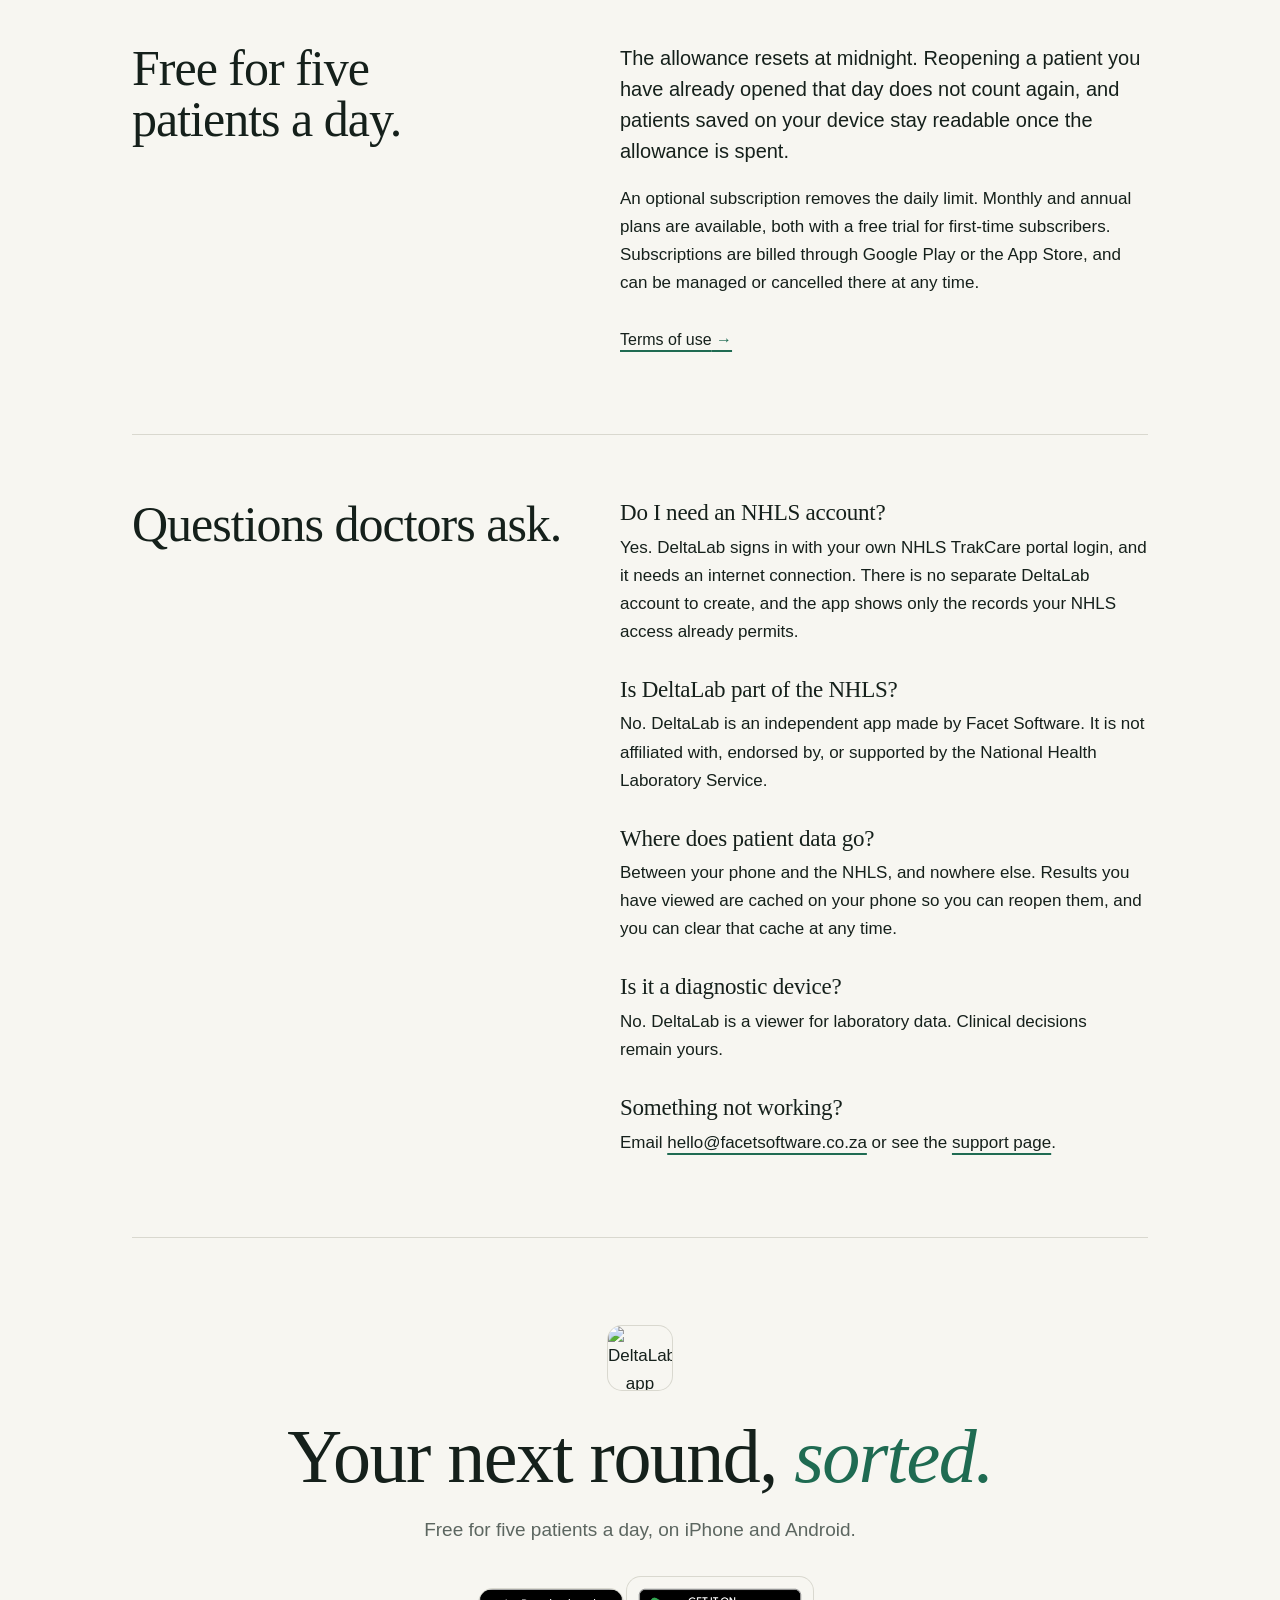
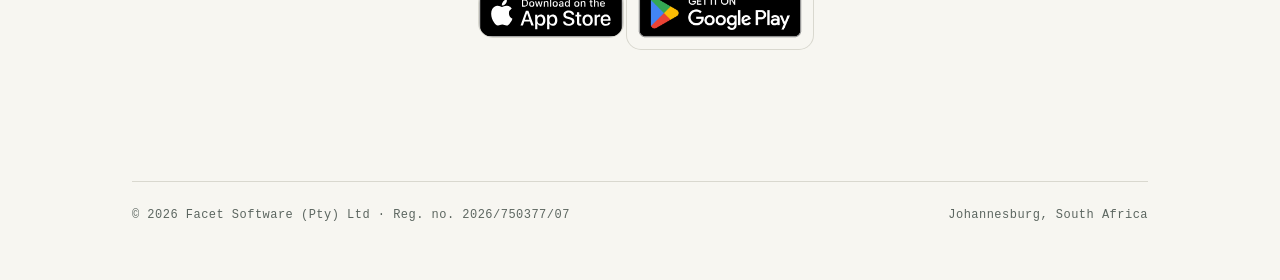
==== commit 32b17484: "site: DeltaLab meta description within 160 characters; icon alt text Bing's URL inspection flagged t" ====
--- a/deltalab/index.html
+++ b/deltalab/index.html
@@ -4,7 +4,7 @@
   <meta charset="utf-8">
   <meta name="viewport" content="width=device-width, initial-scale=1">
   <title>DeltaLab: NHLS lab results on your phone (iPhone and Android)</title>
-  <meta name="description" content="Stop chasing bloods. DeltaLab shows your patients' NHLS lab results on your phone, flagged and side by side, using the TrakCare login you already have. Free for five patients a day.">
+  <meta name="description" content="Stop chasing bloods. See your patients’ NHLS lab results on your phone, flagged and side by side, with your own TrakCare login. Free for five patients a day.">
   <link rel="canonical" href="https://facetsoftware.co.za/deltalab/">
   <meta property="og:title" content="DeltaLab — NHLS lab results, sorted">
   <meta property="og:description" content="Stop chasing bloods. Scan or search a patient and see their flagged NHLS lab results on your phone, using your own portal login.">
@@ -80,7 +80,7 @@
       <div class="dl-hero">
         <div class="dl-hero-copy">
           <div class="appline">
-            <img src="/img/deltalab-icon.png" width="52" height="52" alt="">
+            <img src="/img/deltalab-icon.png" width="52" height="52" alt="DeltaLab app icon">
             <div><strong>DeltaLab</strong><span class="mono">For iPhone and Android</span></div>
           </div>
           <h1>Stop chasing <em>bloods.</em></h1>
@@ -243,7 +243,7 @@
       </section>
 
       <section class="dl-cta" aria-labelledby="cta-h">
-        <img src="/img/deltalab-icon.png" width="64" height="64" alt="">
+        <img src="/img/deltalab-icon.png" width="64" height="64" alt="DeltaLab app icon">
         <h2 id="cta-h">Your next round, <em>sorted.</em></h2>
         <p>Free for five patients a day, on iPhone and Android.</p>
         <div class="get-app">
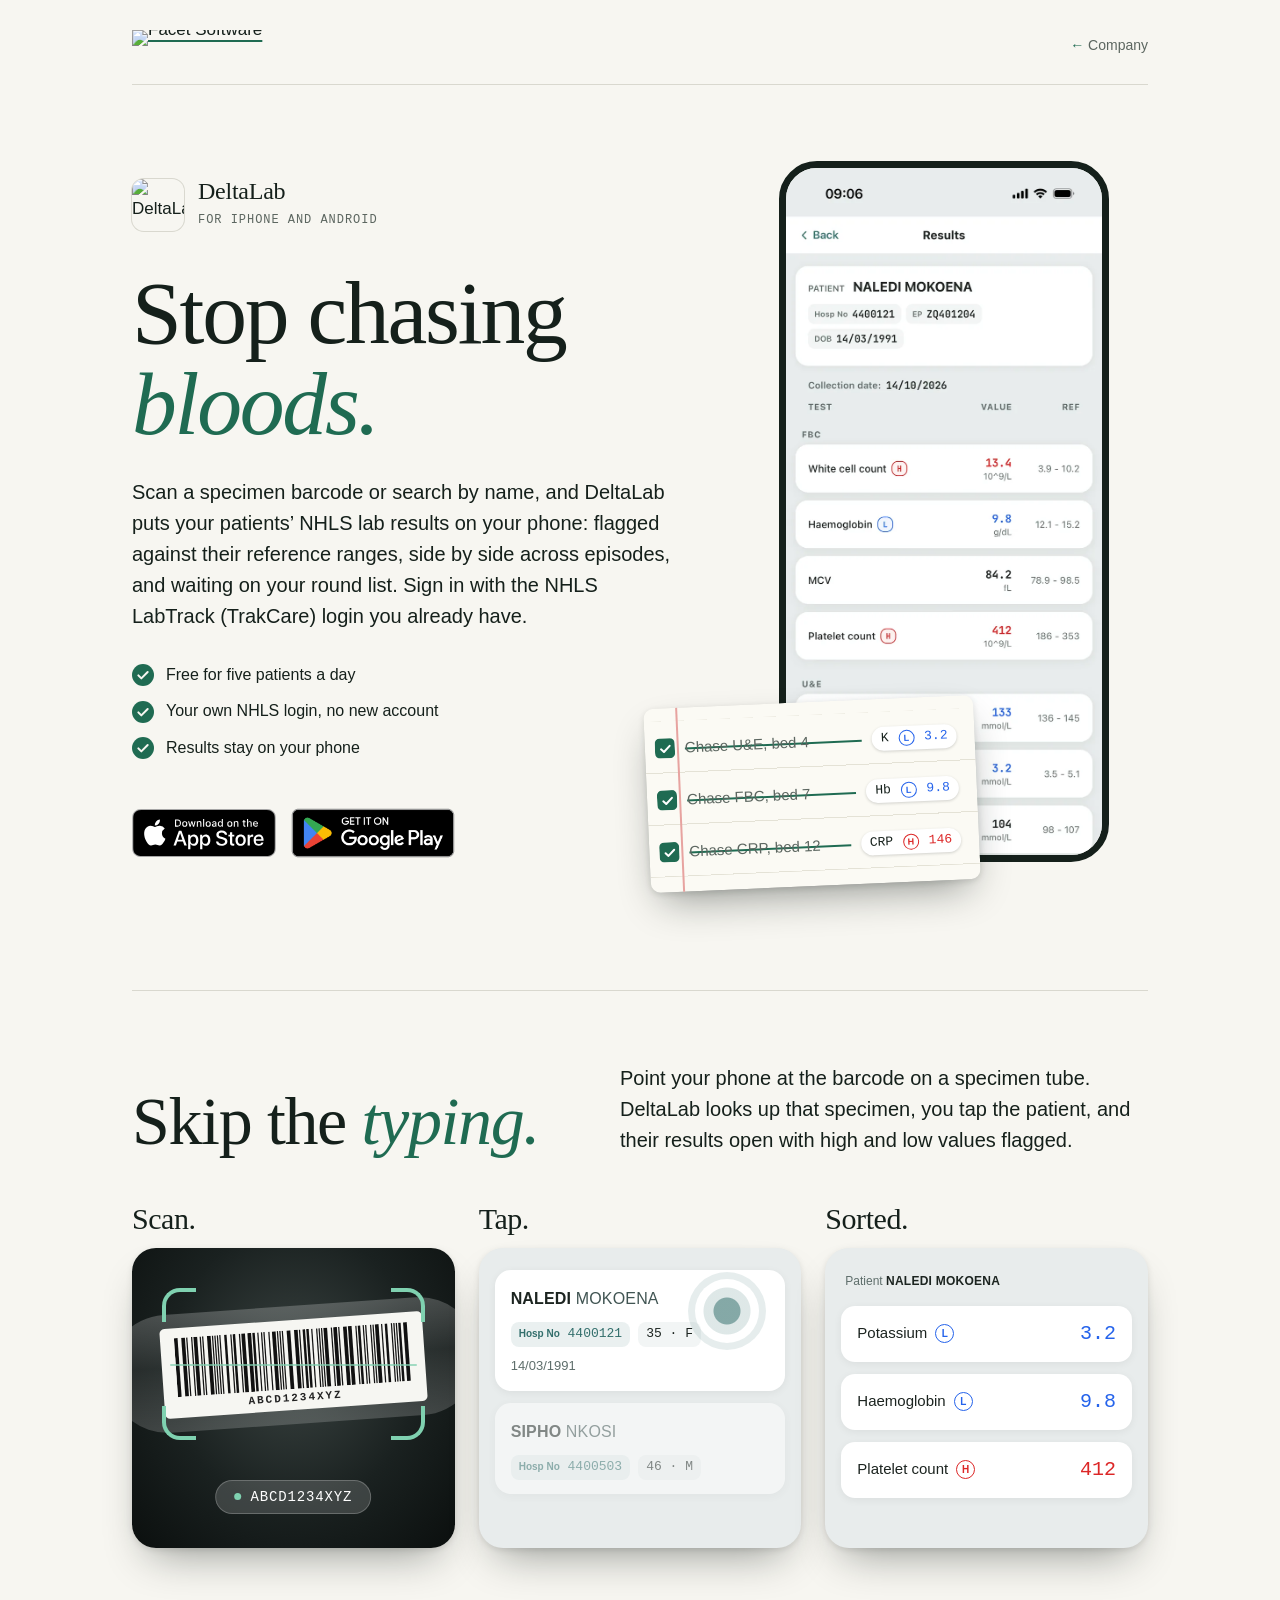
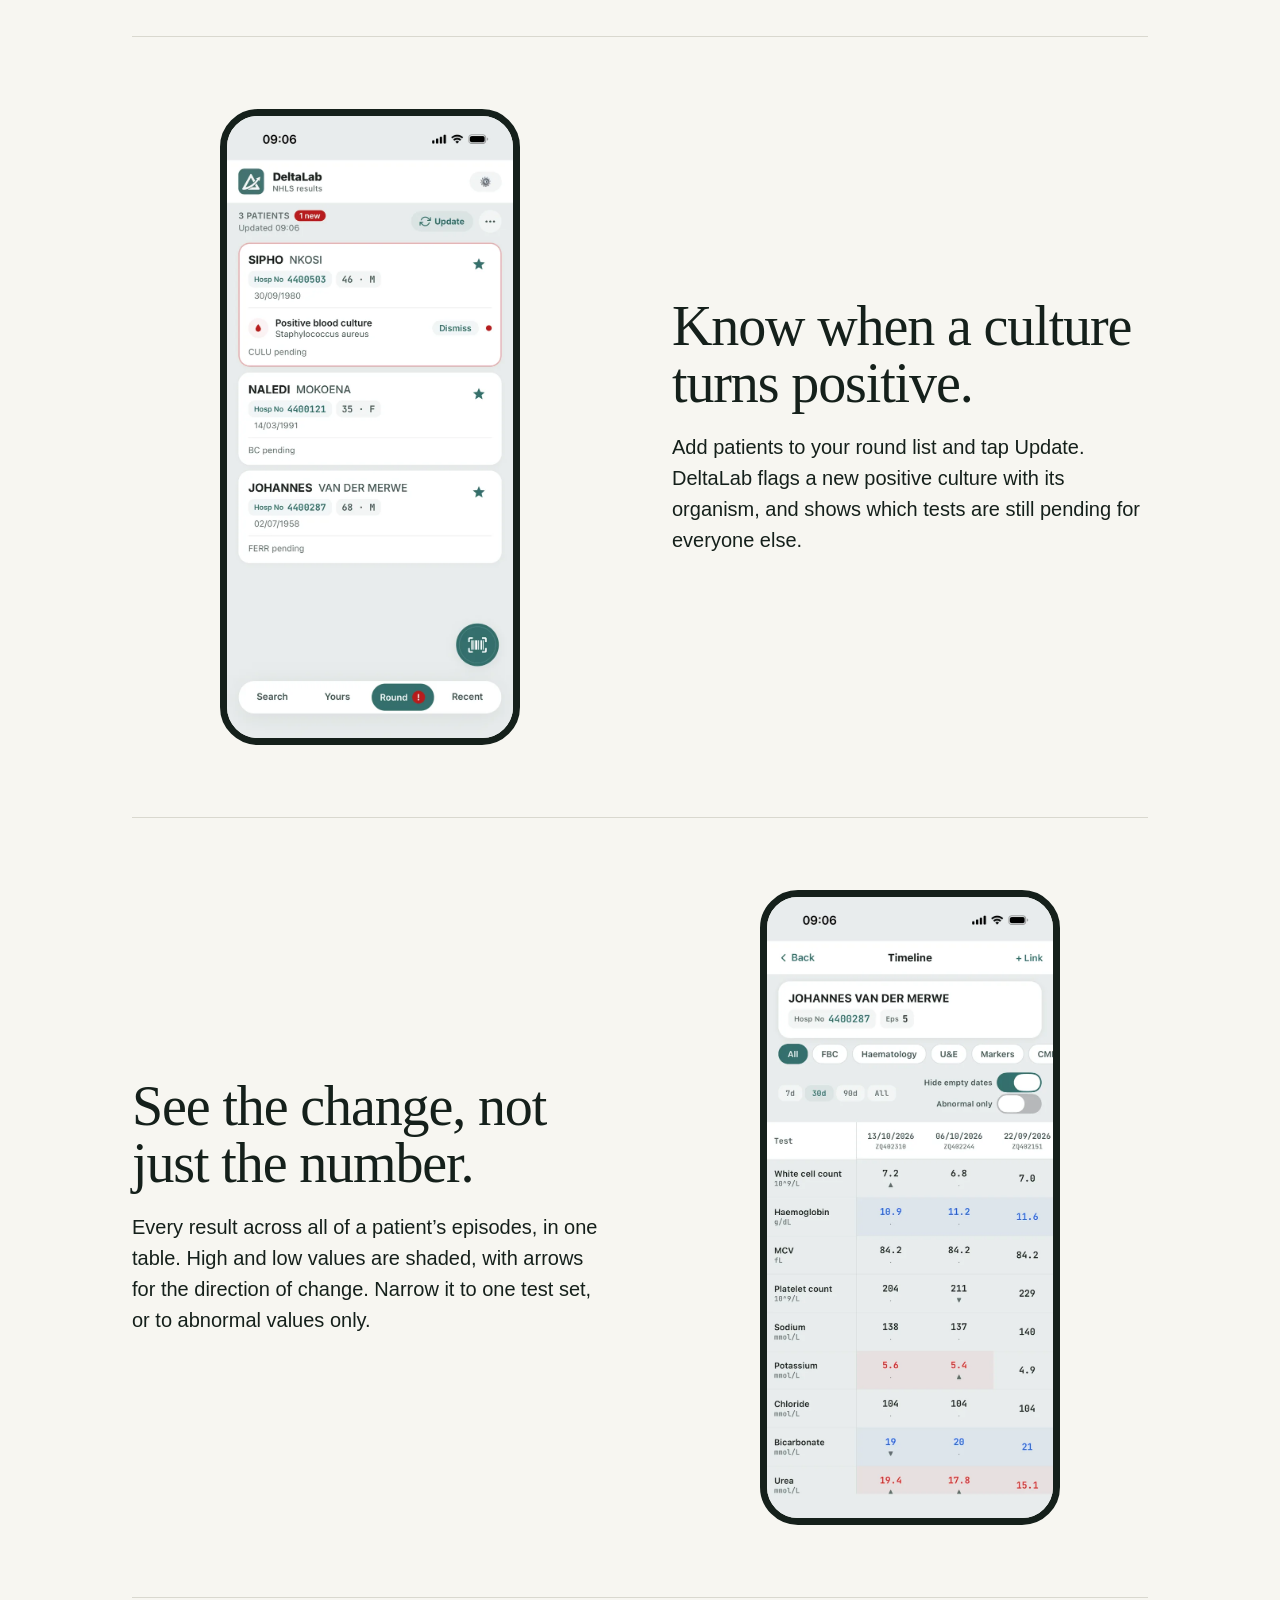
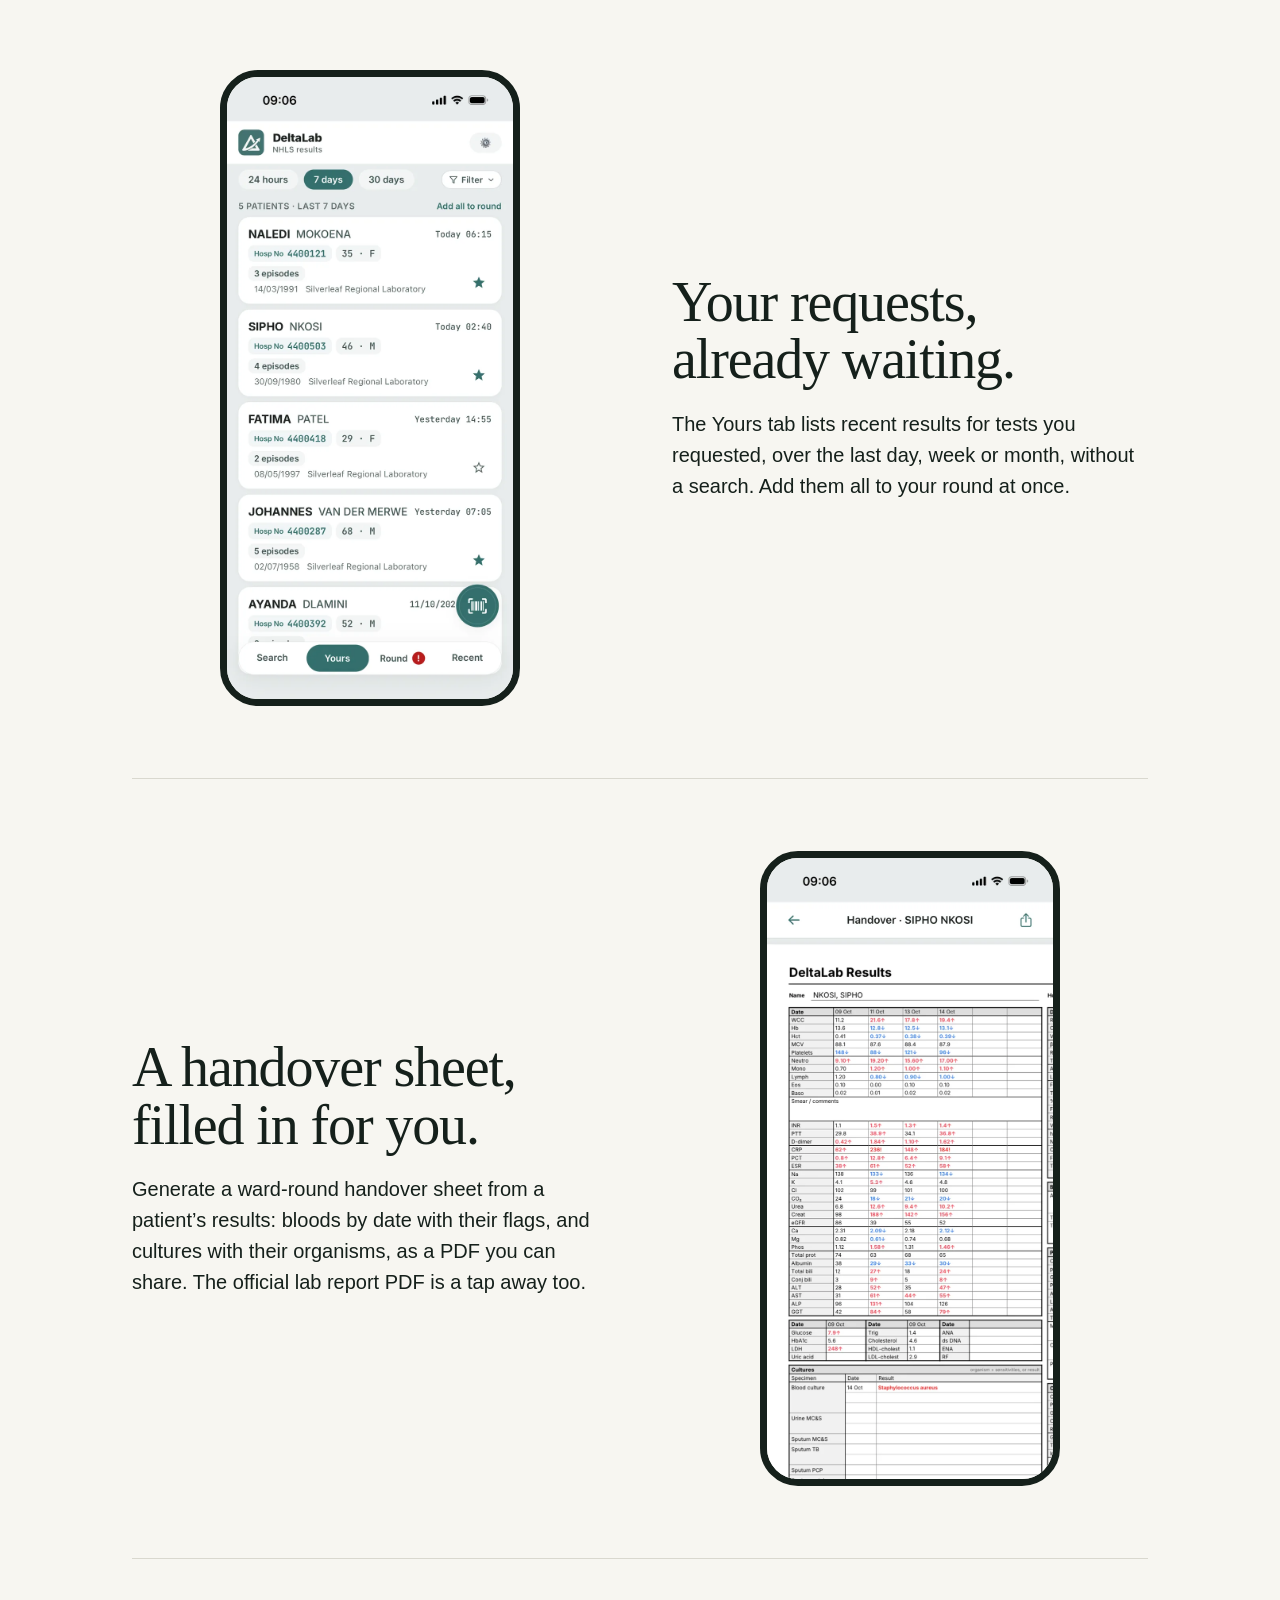
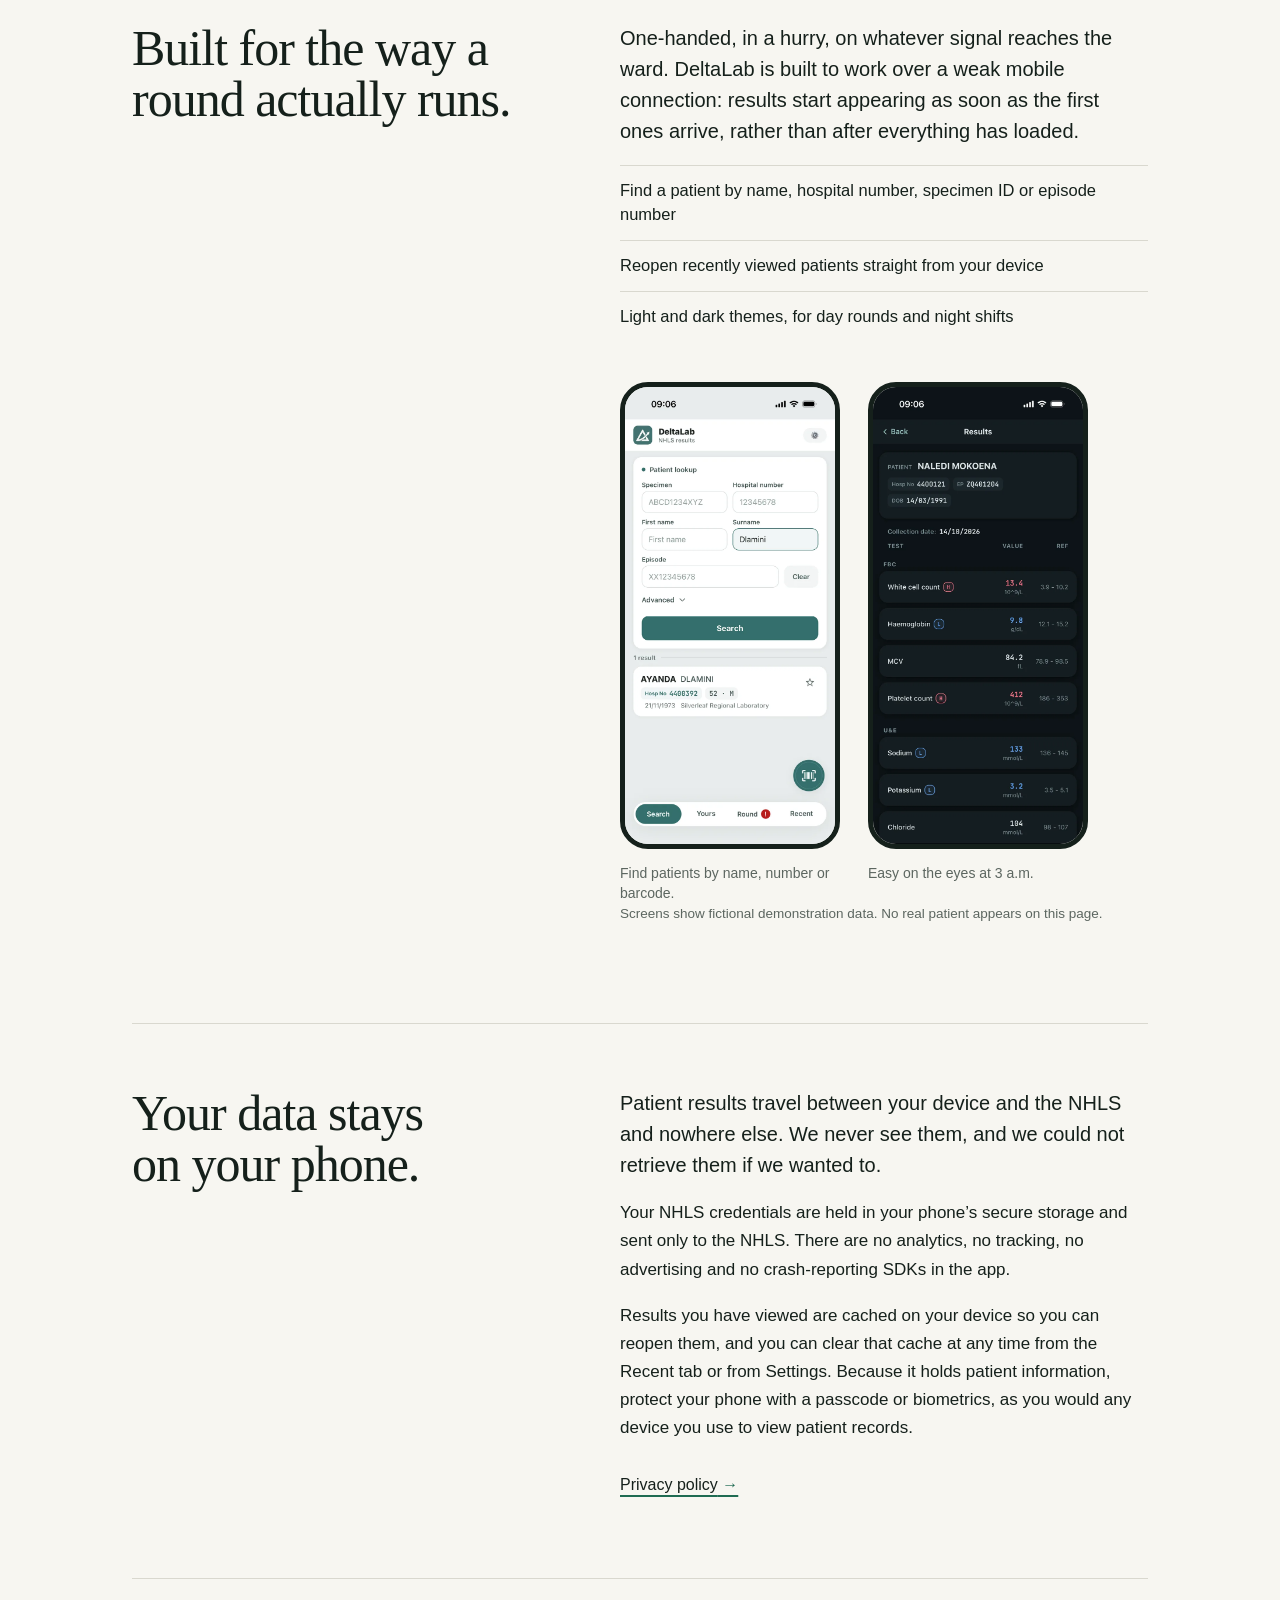
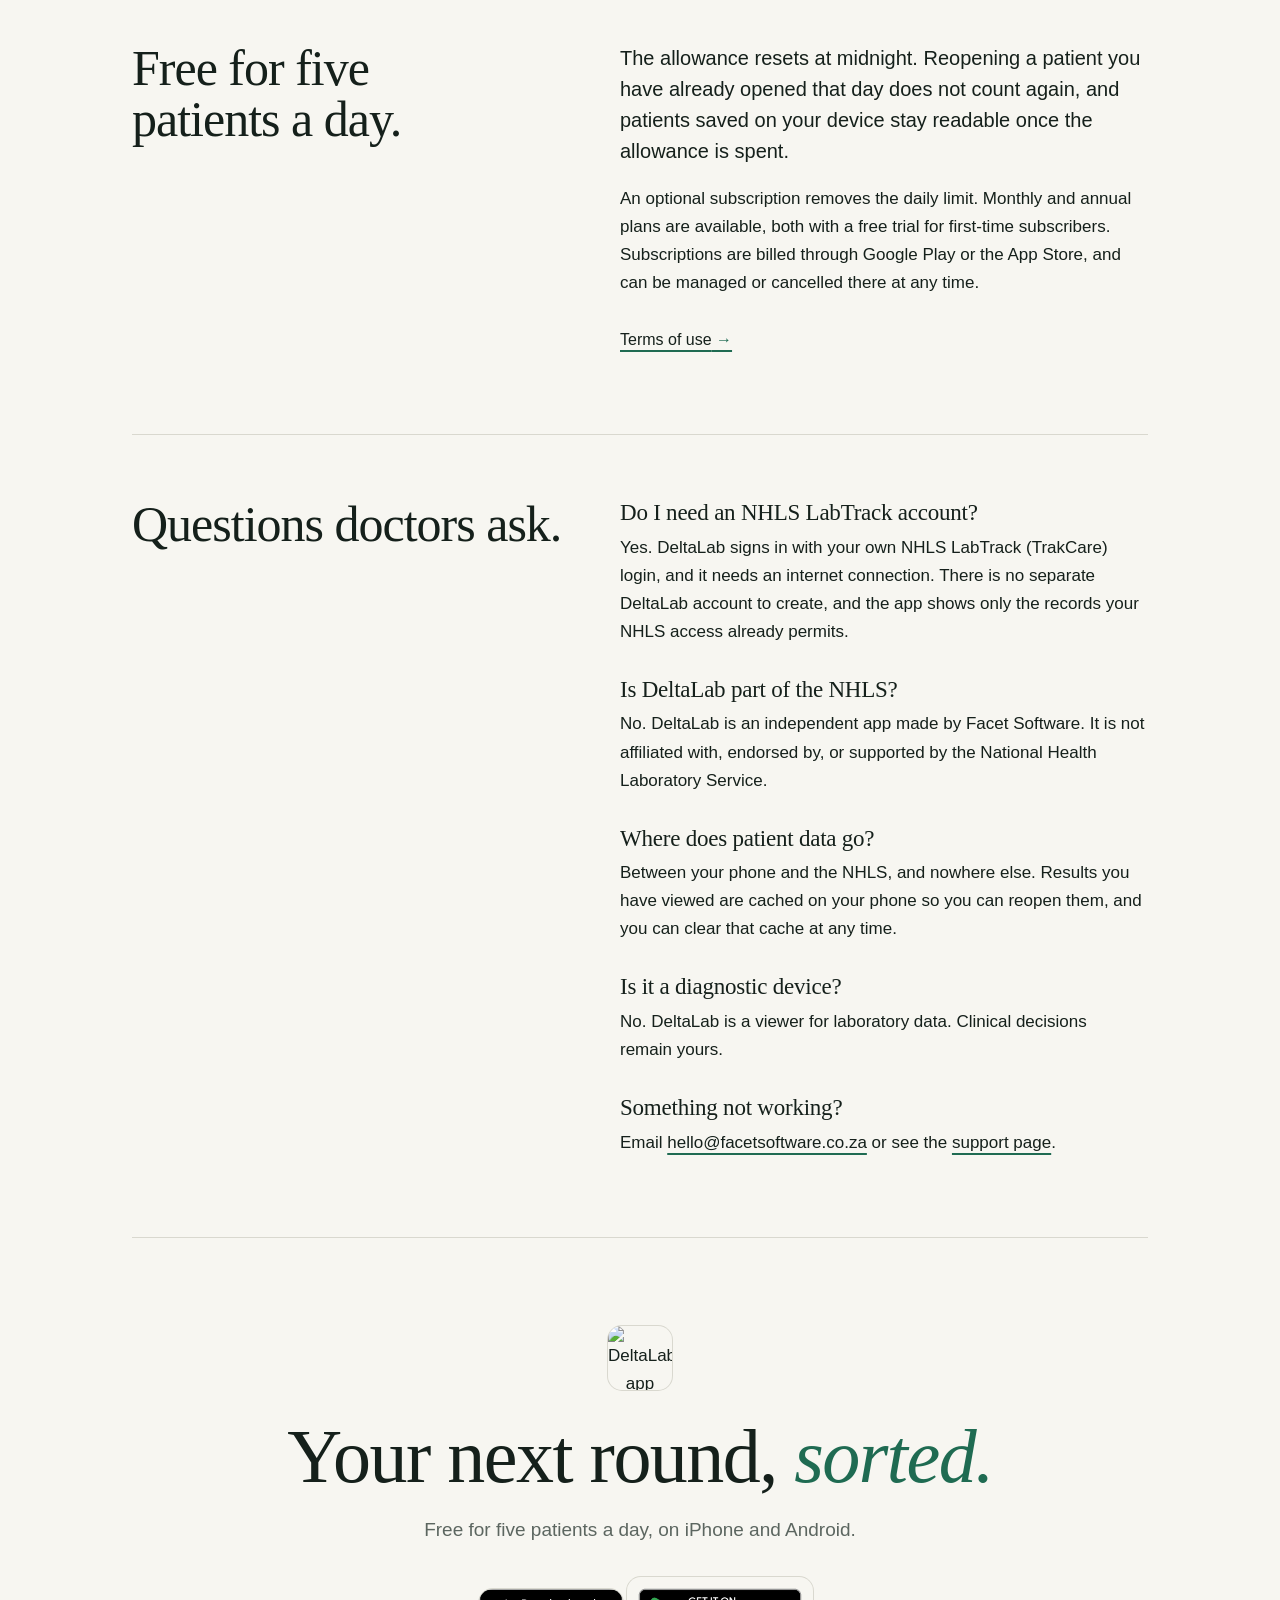
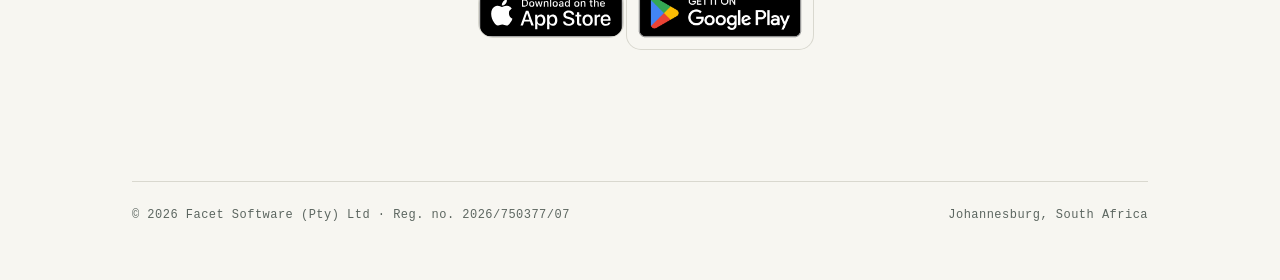
==== commit 20f010f4: "site: DeltaLab page names LabTrack, the NHLS portal doctors know The hero, the FAQ (and its JSON-LD)" ====
--- a/deltalab/index.html
+++ b/deltalab/index.html
@@ -4,8 +4,9 @@
   <meta charset="utf-8">
   <meta name="viewport" content="width=device-width, initial-scale=1">
   <title>DeltaLab: NHLS lab results on your phone (iPhone and Android)</title>
-  <meta name="description" content="Stop chasing bloods. See your patients’ NHLS lab results on your phone, flagged and side by side, with your own TrakCare login. Free for five patients a day.">
+  <meta name="description" content="Stop chasing bloods. See your patients’ NHLS lab results on your phone, flagged and side by side, with your own LabTrack login. Free for five patients a day.">
   <link rel="canonical" href="https://facetsoftware.co.za/deltalab/">
+  <link rel="alternate" type="text/markdown" href="/deltalab/index.md" title="DeltaLab (plain text)">
   <meta property="og:title" content="DeltaLab — NHLS lab results, sorted">
   <meta property="og:description" content="Stop chasing bloods. Scan or search a patient and see their flagged NHLS lab results on your phone, using your own portal login.">
   <meta property="og:url" content="https://facetsoftware.co.za/deltalab/">
@@ -32,7 +33,7 @@
     "@context": "https://schema.org",
     "@type": "MobileApplication",
     "name": "DeltaLab",
-    "description": "A native app for clinicians to read NHLS lab results on their phone, using the TrakCare portal login they already have.",
+    "description": "A native app for clinicians to read NHLS lab results on their phone, using the NHLS LabTrack (TrakCare) login they already have.",
     "url": "https://facetsoftware.co.za/deltalab/",
     "image": "https://facetsoftware.co.za/img/deltalab-icon.png",
     "screenshot": "https://facetsoftware.co.za/img/deltalab-results.webp",
@@ -58,7 +59,7 @@
     "@context": "https://schema.org",
     "@type": "FAQPage",
     "mainEntity": [
-      { "@type": "Question", "name": "Do I need an NHLS account?", "acceptedAnswer": { "@type": "Answer", "text": "Yes. DeltaLab signs in with your own NHLS TrakCare portal login. There is no separate DeltaLab account to create, and the app shows only the records your NHLS access already permits." } },
+      { "@type": "Question", "name": "Do I need an NHLS LabTrack account?", "acceptedAnswer": { "@type": "Answer", "text": "Yes. DeltaLab signs in with your own NHLS LabTrack (TrakCare) login. There is no separate DeltaLab account to create, and the app shows only the records your NHLS access already permits." } },
       { "@type": "Question", "name": "Is DeltaLab part of the NHLS?", "acceptedAnswer": { "@type": "Answer", "text": "No. DeltaLab is an independent app made by Facet Software. It is not affiliated with, endorsed by, or supported by the National Health Laboratory Service." } },
       { "@type": "Question", "name": "Where does patient data go?", "acceptedAnswer": { "@type": "Answer", "text": "Patient results travel between your phone and the NHLS and nowhere else. Results you have viewed are cached on your phone so you can reopen them, and you can clear that cache at any time from the Recent tab or from Settings." } },
       { "@type": "Question", "name": "What does DeltaLab cost?", "acceptedAnswer": { "@type": "Answer", "text": "It is free for five patients a day, resetting at midnight. An optional monthly or annual subscription removes the limit, with a free trial for first-time subscribers, billed through the App Store or Google Play." } },
@@ -84,7 +85,7 @@
             <div><strong>DeltaLab</strong><span class="mono">For iPhone and Android</span></div>
           </div>
           <h1>Stop chasing <em>bloods.</em></h1>
-          <p class="lede">Scan a specimen barcode or search by name, and DeltaLab puts your patients’ NHLS lab results on your phone: flagged against their reference ranges, side by side across episodes, and waiting on your round list. Sign in with the TrakCare login you already have.</p>
+          <p class="lede">Scan a specimen barcode or search by name, and DeltaLab puts your patients’ NHLS lab results on your phone: flagged against their reference ranges, side by side across episodes, and waiting on your round list. Sign in with the NHLS LabTrack (TrakCare) login you already have.</p>
           <ul class="assure">
             <li><svg viewBox="0 0 24 24" aria-hidden="true"><path d="M5 12.5l4.5 4.5L19 7.5"/></svg>Free for five patients a day</li>
             <li><svg viewBox="0 0 24 24" aria-hidden="true"><path d="M5 12.5l4.5 4.5L19 7.5"/></svg>Your own NHLS login, no new account</li>
@@ -229,8 +230,8 @@
       <section class="split" aria-labelledby="faq-h">
         <h2 id="faq-h">Questions doctors ask.</h2>
         <div class="faq">
-          <h3>Do I need an NHLS account?</h3>
-          <p>Yes. DeltaLab signs in with your own NHLS TrakCare portal login, and it needs an internet connection. There is no separate DeltaLab account to create, and the app shows only the records your NHLS access already permits.</p>
+          <h3>Do I need an NHLS LabTrack account?</h3>
+          <p>Yes. DeltaLab signs in with your own NHLS LabTrack (TrakCare) login, and it needs an internet connection. There is no separate DeltaLab account to create, and the app shows only the records your NHLS access already permits.</p>
           <h3>Is DeltaLab part of the NHLS?</h3>
           <p>No. DeltaLab is an independent app made by Facet Software. It is not affiliated with, endorsed by, or supported by the National Health Laboratory Service.</p>
           <h3>Where does patient data go?</h3>
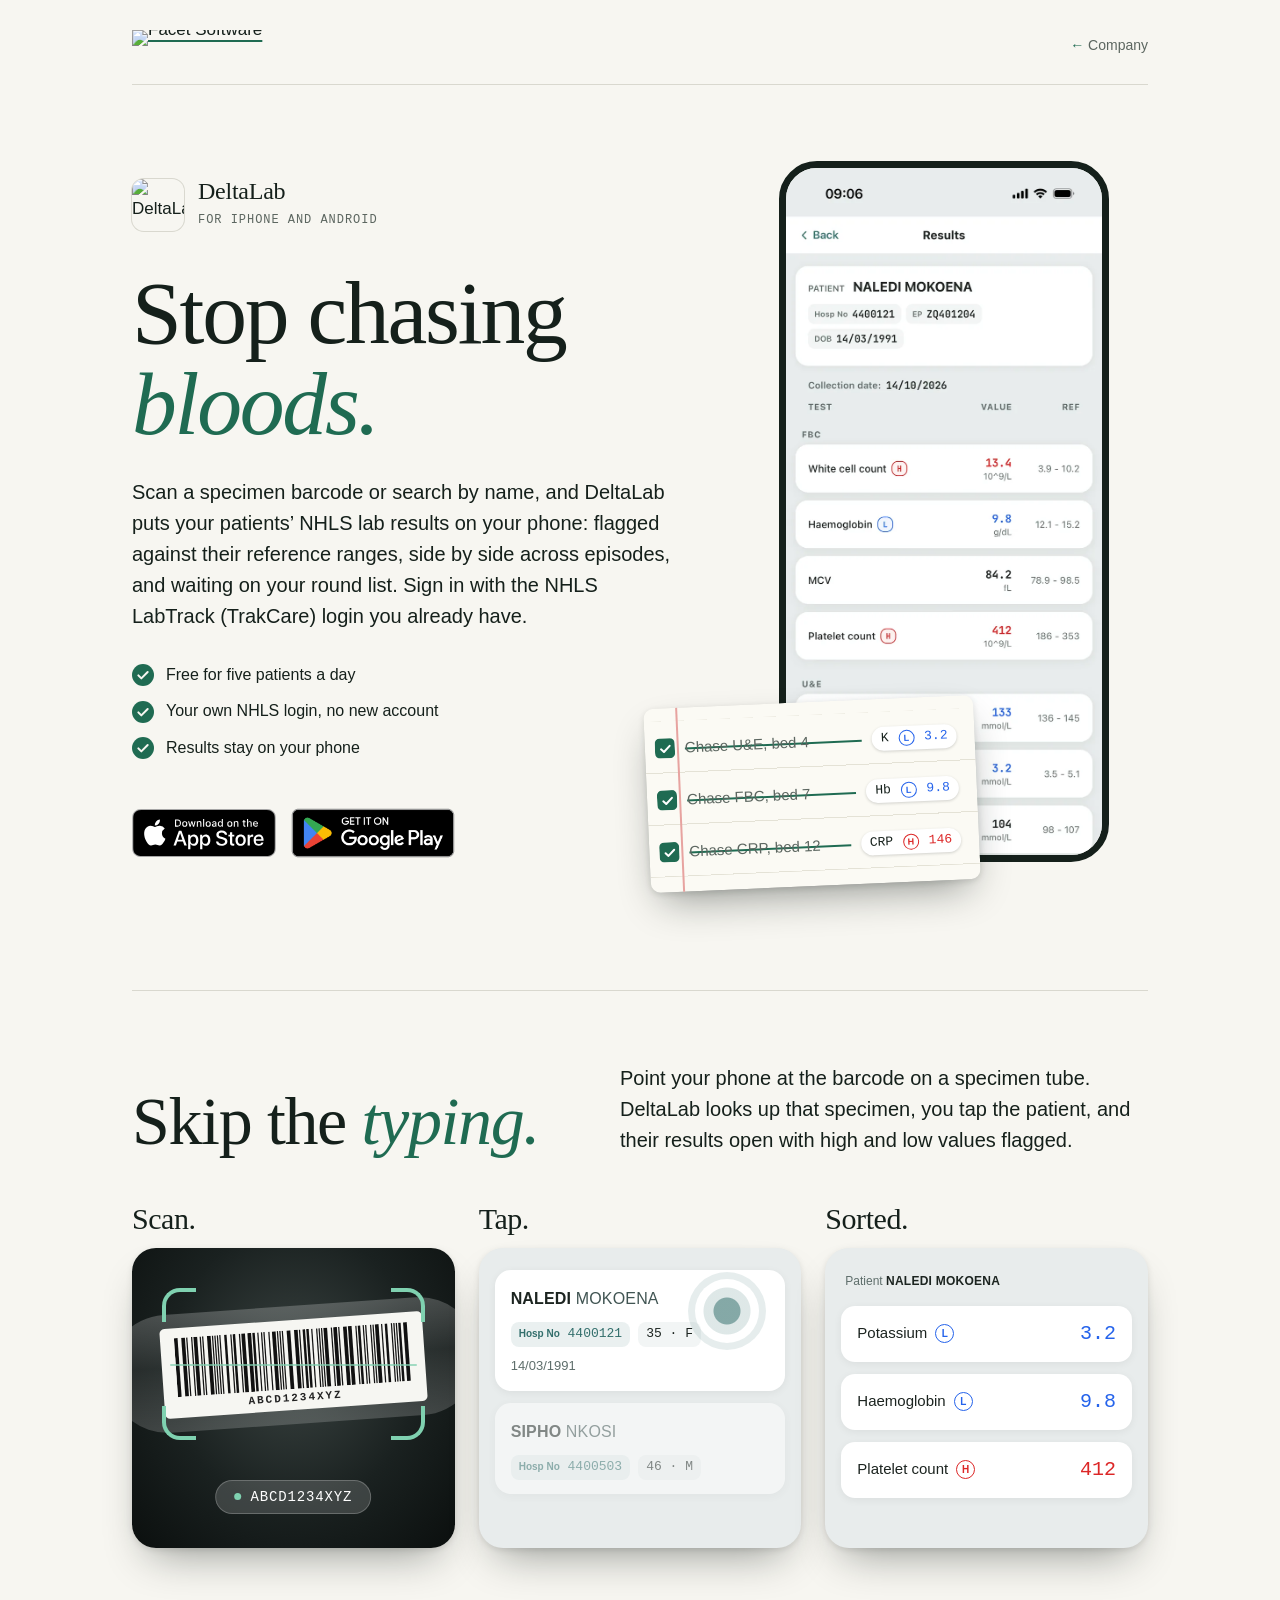
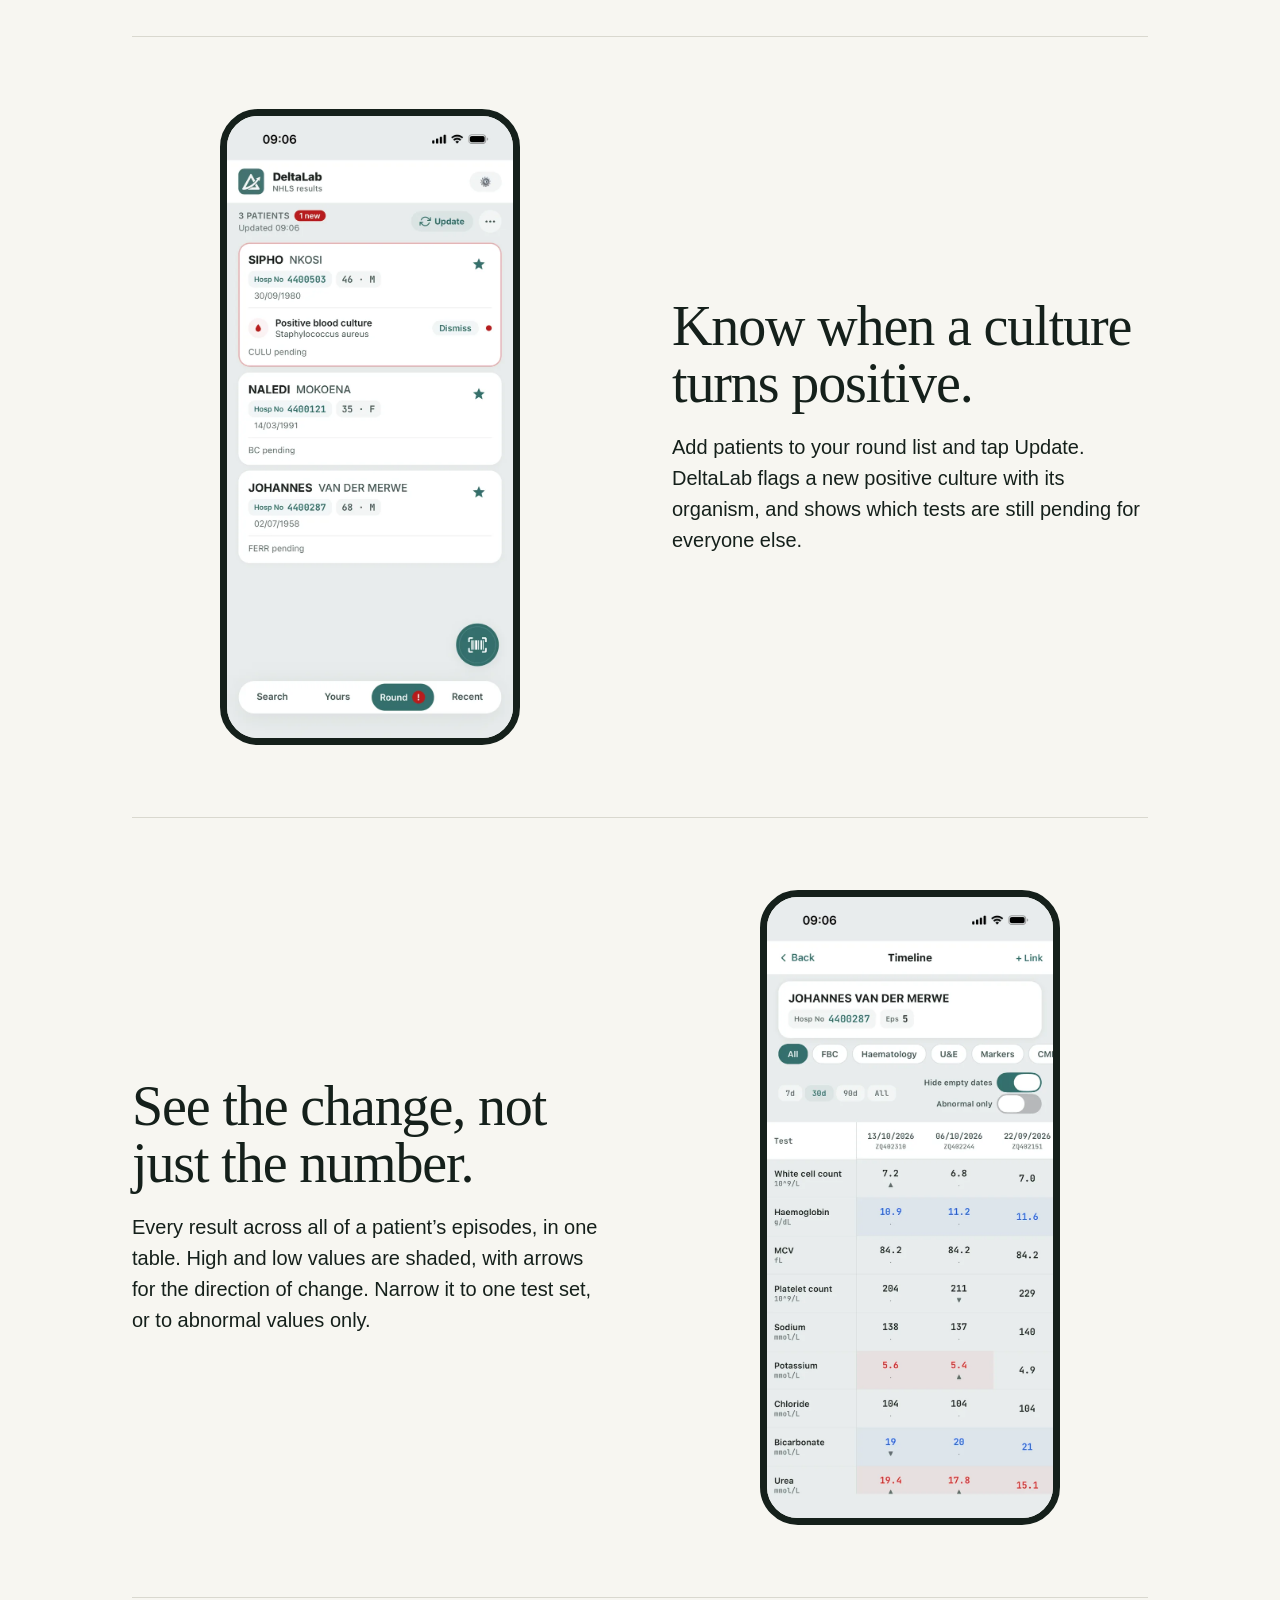
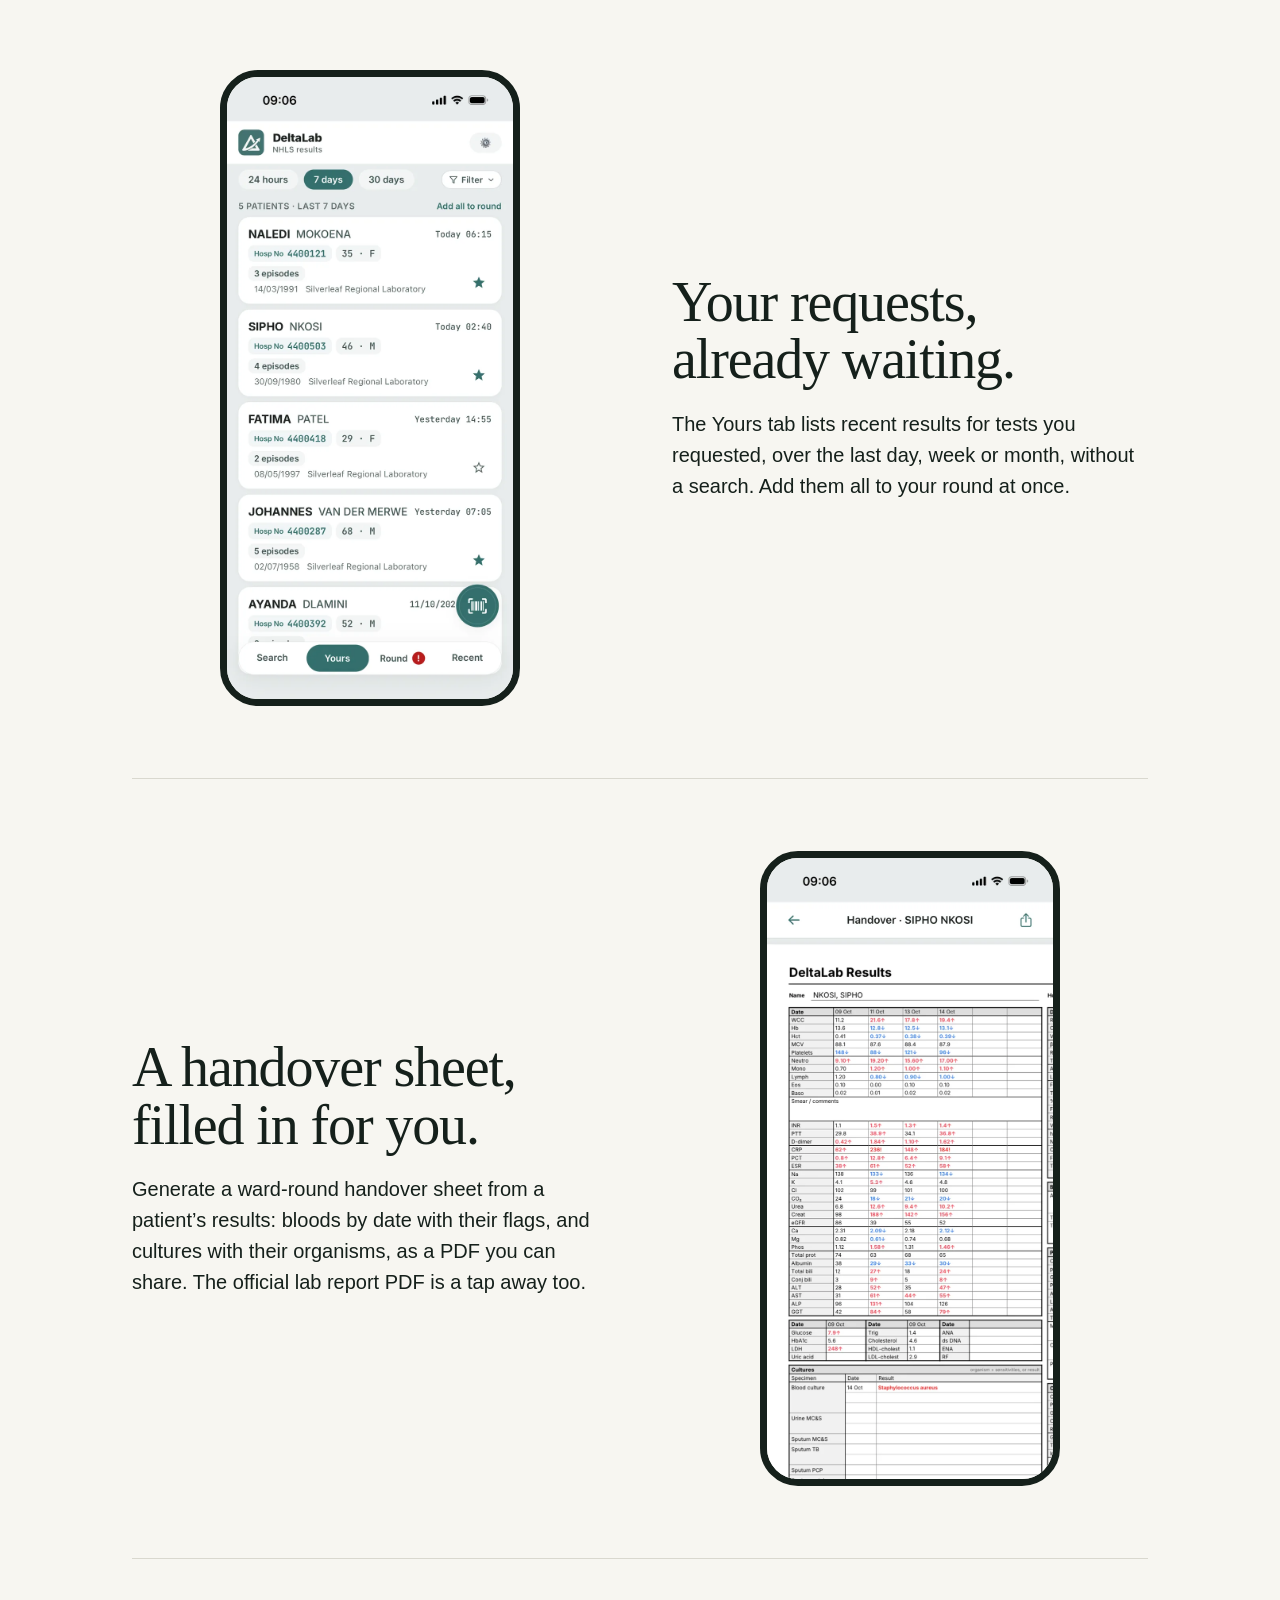
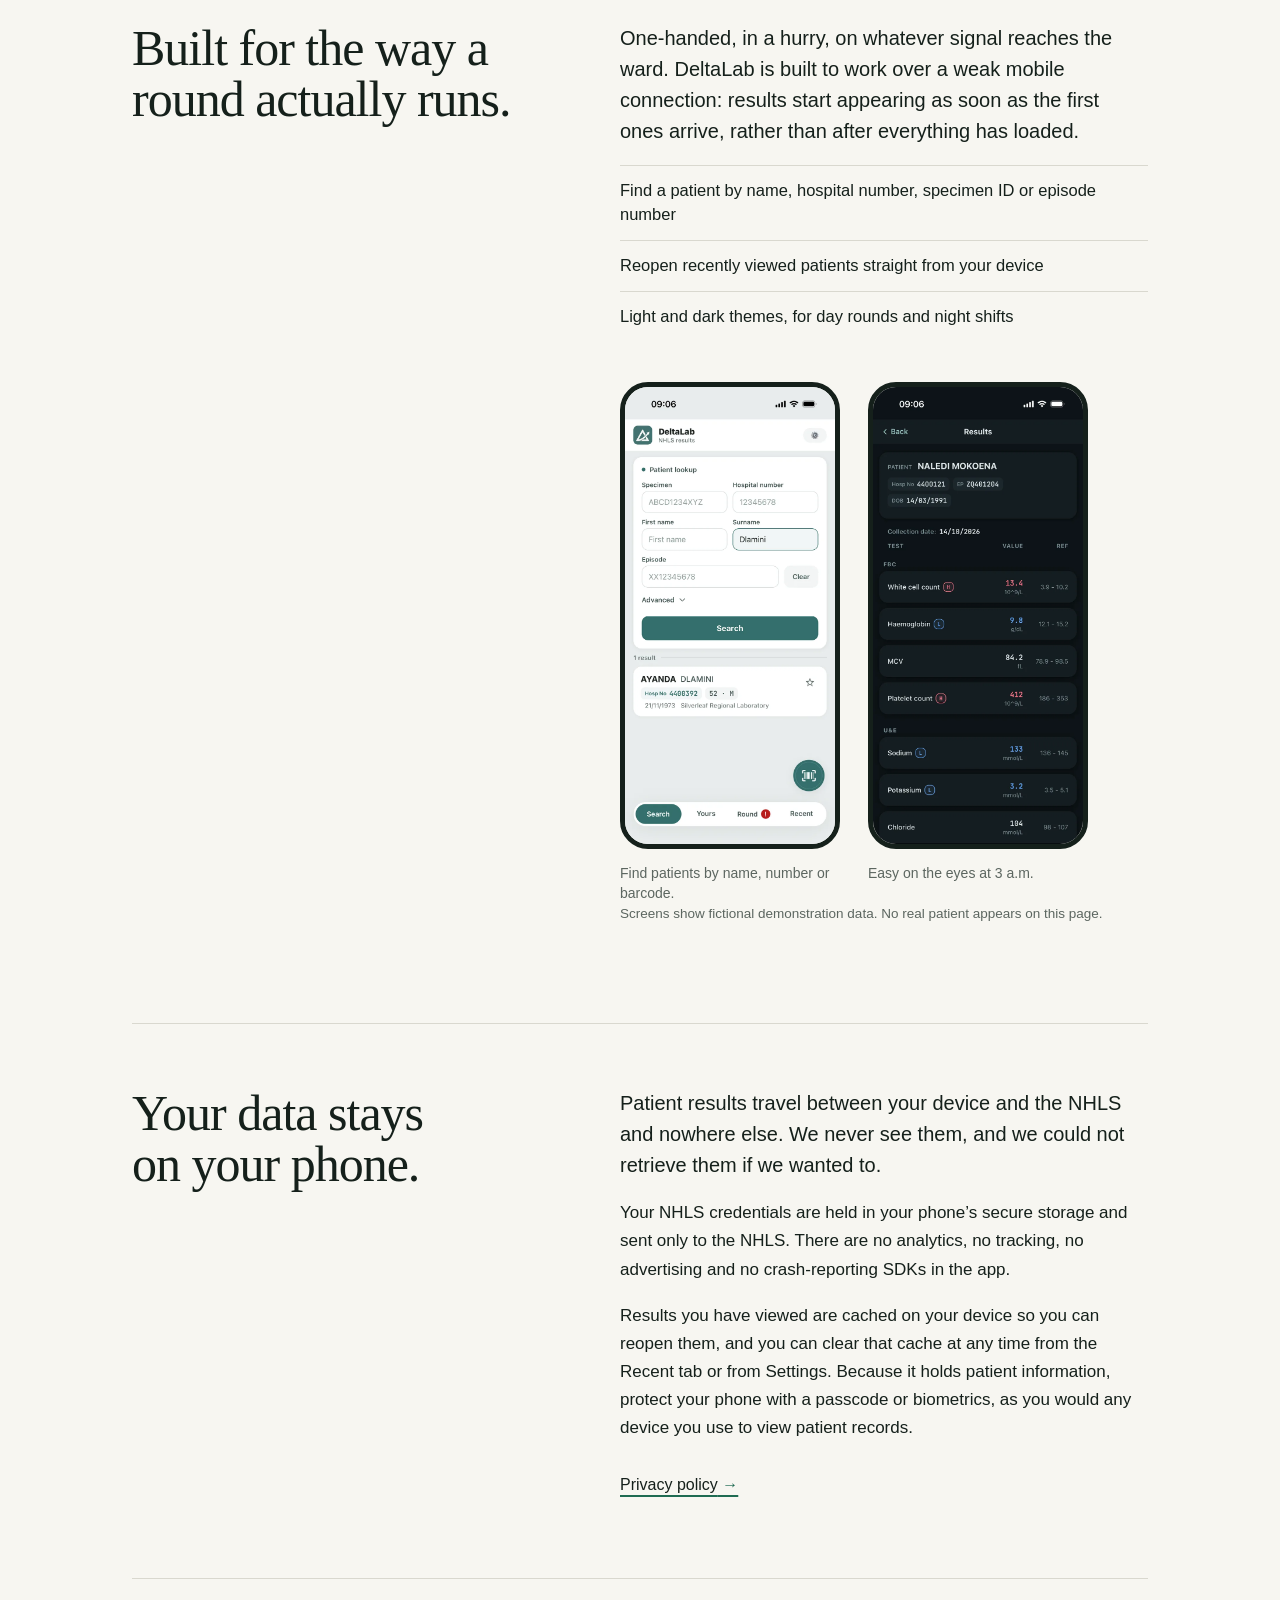
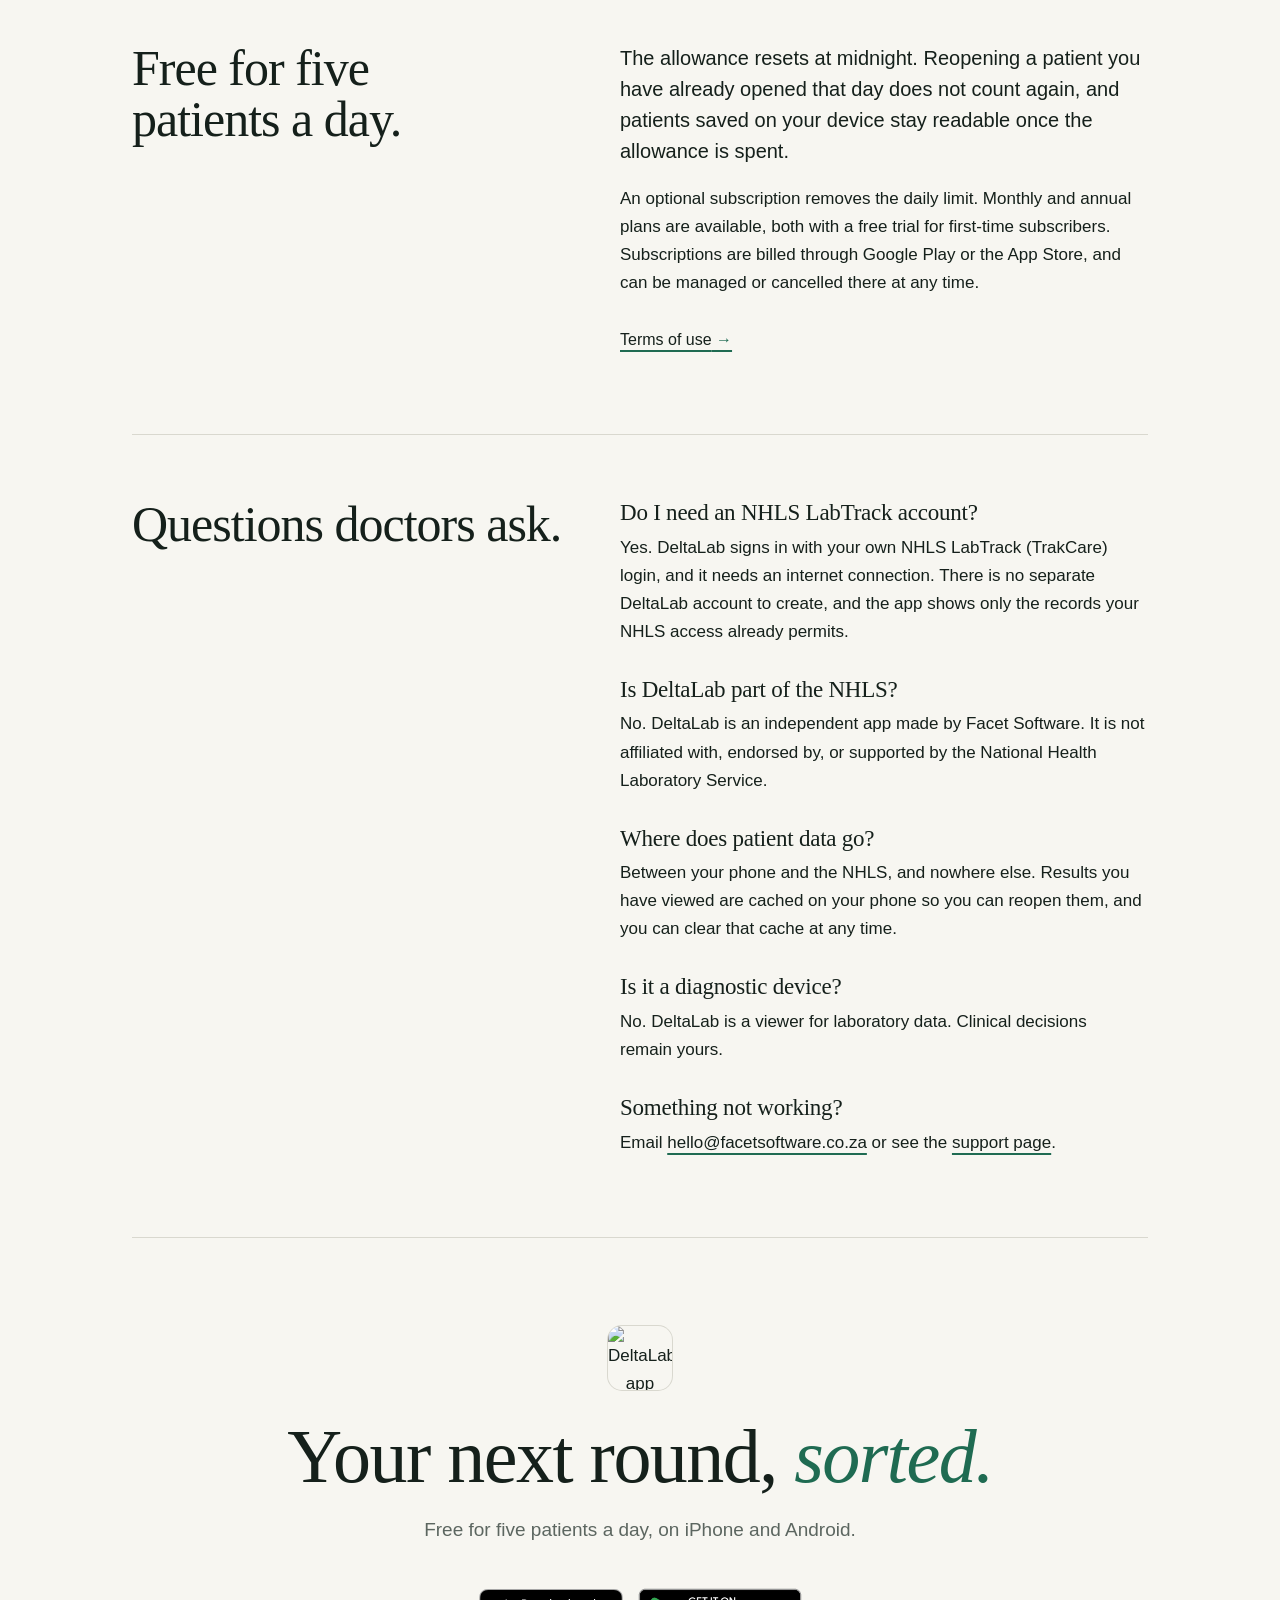
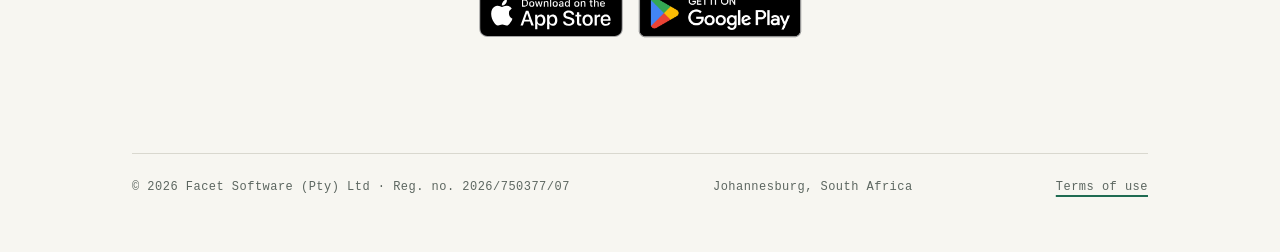
==== commit 86b502b5: "site: DeltaLab page footer links to the terms of use Co-Authored-By: Claude Opus 5.5 <noreply@anthro" ====
--- a/deltalab/index.html
+++ b/deltalab/index.html
@@ -32,7 +32,9 @@
   {
     "@context": "https://schema.org",
     "@type": "MobileApplication",
+    "@id": "https://facetsoftware.co.za/deltalab/#app",
     "name": "DeltaLab",
+    "alternateName": "Delta Lab",
     "description": "A native app for clinicians to read NHLS lab results on their phone, using the NHLS LabTrack (TrakCare) login they already have.",
     "url": "https://facetsoftware.co.za/deltalab/",
     "image": "https://facetsoftware.co.za/img/deltalab-icon.png",
@@ -40,14 +42,19 @@
     "operatingSystem": "iOS, Android",
     "applicationCategory": "MedicalApplication",
     "countriesSupported": "ZA",
-    "inLanguage": "en",
+    "inLanguage": "en-ZA",
     "installUrl": [
+      "https://apps.apple.com/za/app/deltalab/id6766098623",
+      "https://play.google.com/store/apps/details?id=com.labloupe.app"
+    ],
+    "sameAs": [
       "https://apps.apple.com/za/app/deltalab/id6766098623",
       "https://play.google.com/store/apps/details?id=com.labloupe.app"
     ],
     "offers": { "@type": "Offer", "price": "0", "priceCurrency": "ZAR" },
     "publisher": {
       "@type": "Organization",
+      "@id": "https://facetsoftware.co.za/#org",
       "name": "Facet Software (Pty) Ltd",
       "url": "https://facetsoftware.co.za/",
       "email": "hello@facetsoftware.co.za"
@@ -257,6 +264,7 @@
     <footer>
       <span class="mono">© 2026 Facet Software (Pty) Ltd · Reg. no. 2026/750377/07</span>
       <span class="mono">Johannesburg, South Africa</span>
+      <a class="mono" href="/deltalab/terms/">Terms of use</a>
     </footer>
   </div>
 </body>
--- a/site.css
+++ b/site.css
@@ -246,7 +246,7 @@
 
 /* Closing call to action. */
 .dl-cta { padding: 88px 0 104px; border-top: 1px solid var(--rule); text-align: center; }
-.dl-cta img { display: block; margin: 0 auto 28px; border-radius: 14px; box-shadow: 0 0 0 1px var(--rule); }
+.dl-cta > img { display: block; margin: 0 auto 28px; border-radius: 14px; box-shadow: 0 0 0 1px var(--rule); }
 .dl-cta h2 { font-size: clamp(42px, 6vw, 76px); margin: 0; }
 .dl-cta h2 em { font-style: italic; color: var(--accent); }
 .dl-cta p { margin: 18px 0 0; font-size: 19px; color: var(--muted); }
